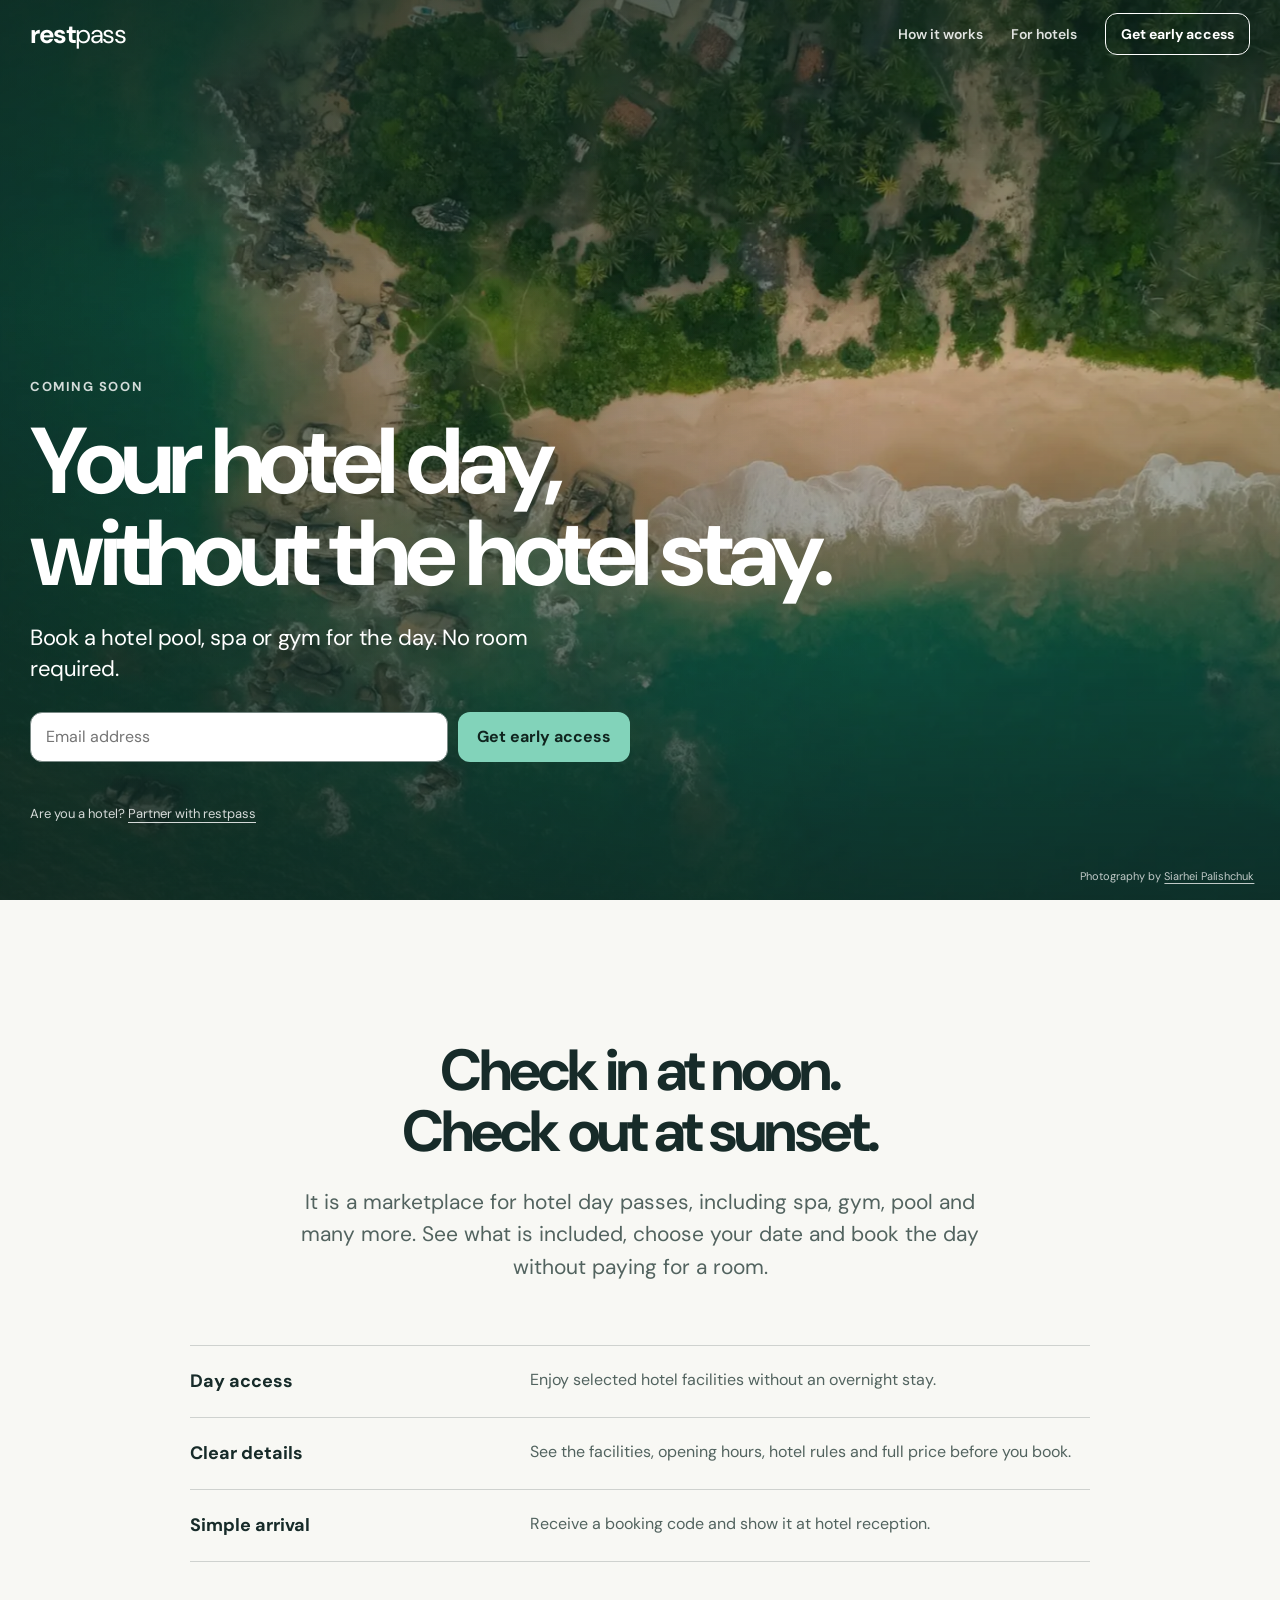
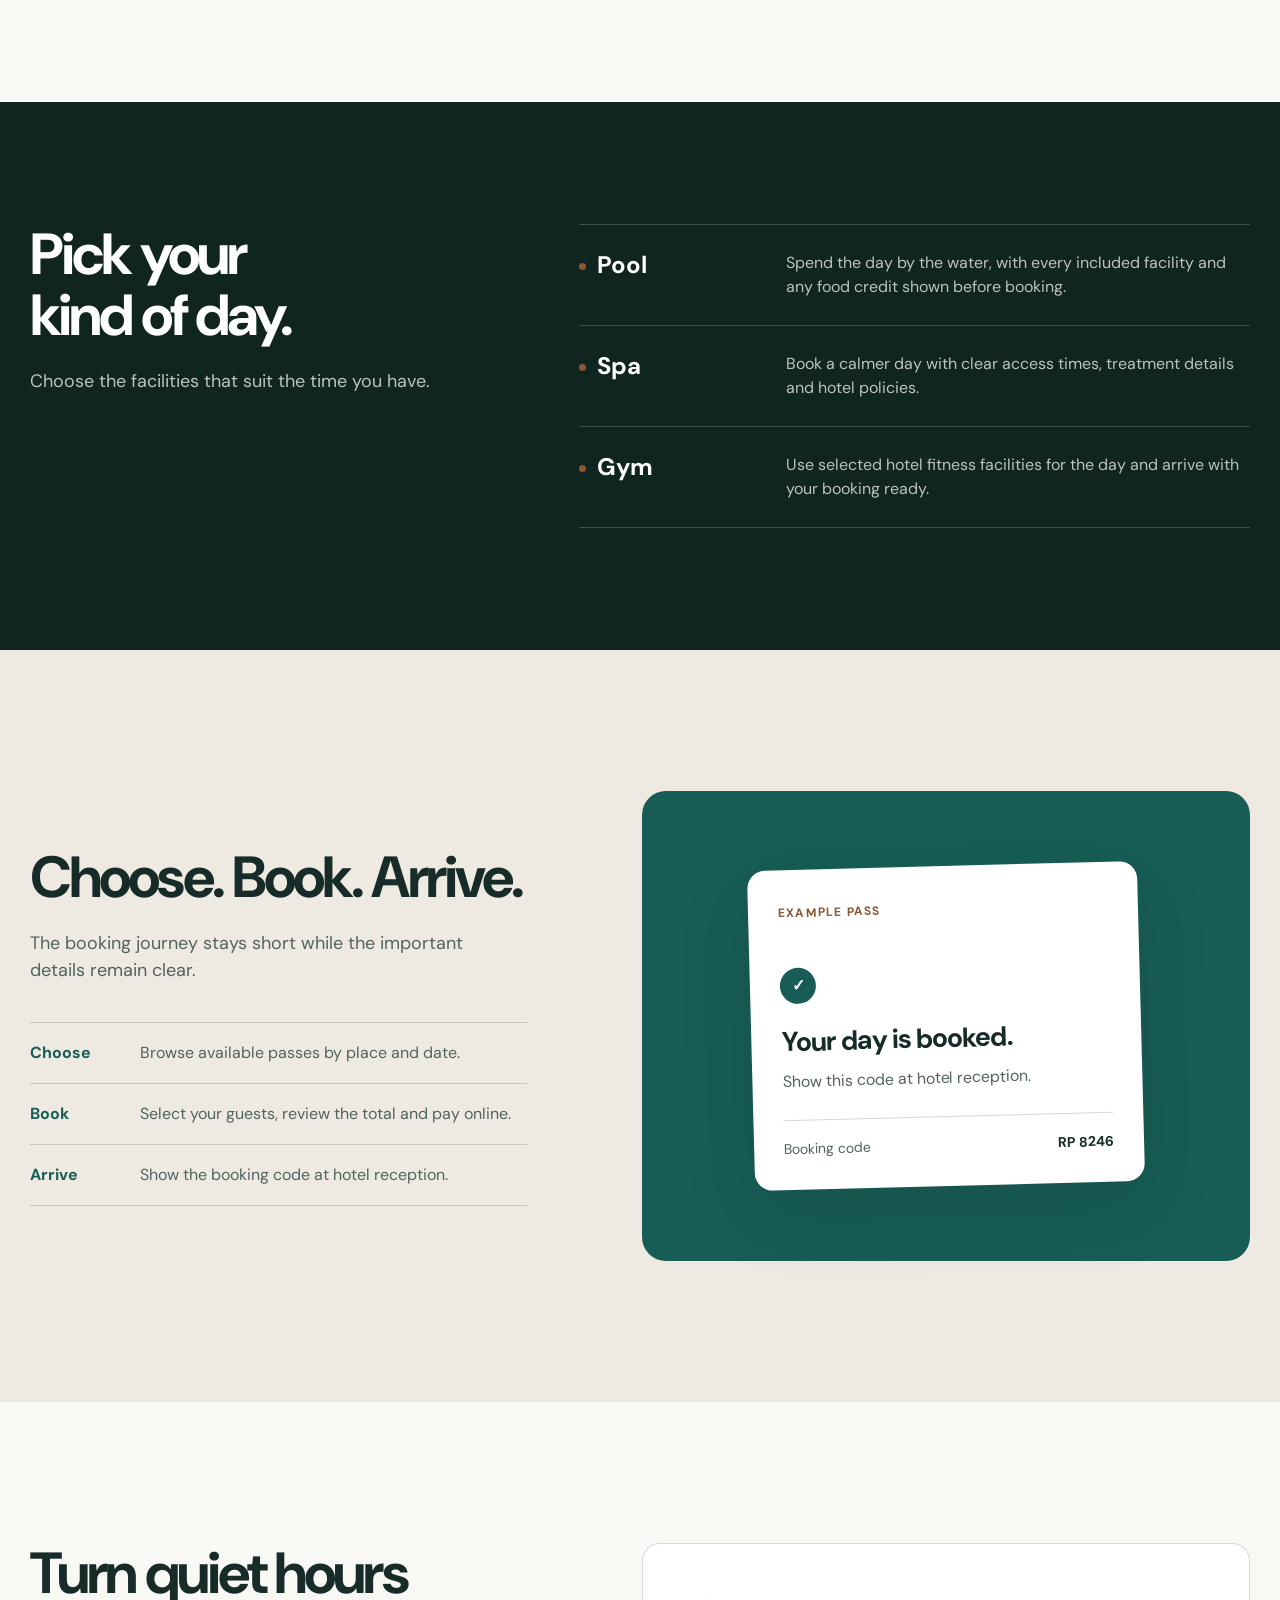
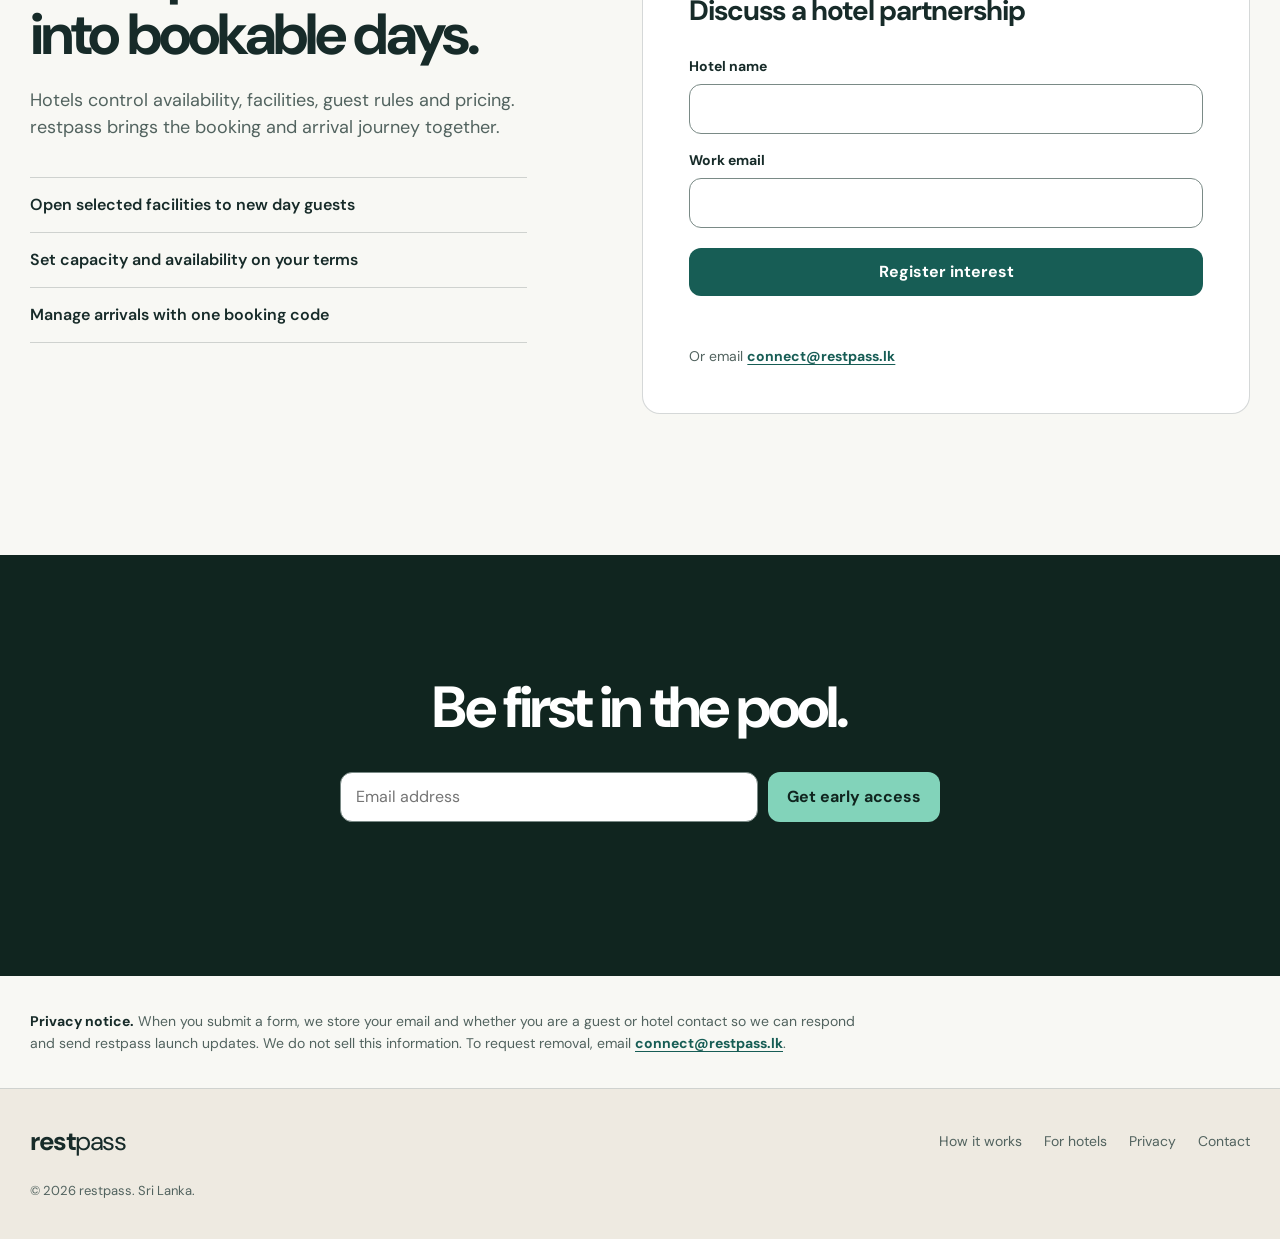
==== index.html @ de43308a "Publish index.html" ====
<!doctype html>
<html lang="en">
<head>
  <meta charset="utf-8">
  <meta name="viewport" content="width=device-width, initial-scale=1">
  <meta name="theme-color" content="#175d55">
  <meta name="description" content="Join the restpass early access list for hotel pool, spa and gym day passes in Sri Lanka.">
  <meta property="og:type" content="website">
  <meta property="og:title" content="restpass | Your hotel day, without the hotel stay">
  <meta property="og:description" content="Hotel pool, spa and gym day passes are coming to Sri Lanka. Join the early access list.">
  <meta property="og:image" content="https://images.unsplash.com/photo-1648819955157-a9a96e307d56?auto=format&amp;fit=crop&amp;fm=jpg&amp;q=80&amp;w=1200">
  <meta property="og:image:alt" content="Aerial view of the coast at Balapitiya, Sri Lanka">
  <meta property="og:url" content="https://www.restpass.lk/">
  <meta name="twitter:card" content="summary_large_image">
  <meta name="twitter:title" content="restpass | Your hotel day, without the hotel stay">
  <meta name="twitter:description" content="Hotel pool, spa and gym day passes are coming to Sri Lanka. Join the early access list.">
  <meta name="twitter:image" content="https://images.unsplash.com/photo-1648819955157-a9a96e307d56?auto=format&amp;fit=crop&amp;fm=jpg&amp;q=80&amp;w=1200">
  <link rel="canonical" href="https://www.restpass.lk/">
  <link rel="icon" href="data:image/svg+xml,%3Csvg xmlns='http://www.w3.org/2000/svg' viewBox='0 0 64 64'%3E%3Crect width='64' height='64' rx='14' fill='%23175d55'/%3E%3Ctext x='32' y='43' text-anchor='middle' font-family='Arial,sans-serif' font-size='35' font-weight='700' fill='white'%3Er%3C/text%3E%3C/svg%3E">
  <title>restpass | Hotel day passes in Sri Lanka</title>
  <link rel="preconnect" href="https://fonts.googleapis.com">
  <link rel="preconnect" href="https://fonts.gstatic.com" crossorigin>
  <link href="https://fonts.googleapis.com/css2?family=DM+Sans:wght@400;500;600;700&display=swap" rel="stylesheet">
  <script type="application/ld+json">
    {"@context":"https://schema.org","@type":"Organization","name":"restpass","url":"https://www.restpass.lk/","email":"connect@restpass.lk"}
  </script>
  <style>
    :root {
      --brand: #175d55;
      --brand-dark: #10251f;
      --brand-soft: #82d3ba;
      --cinnamon: #8b5734;
      --page: #f8f8f4;
      --stone: #eeeae1;
      --ink: #172b29;
      --muted: #52635f;
      --white: #fff;
      --line: rgba(23, 43, 41, .18);
      --dark-line: rgba(255, 255, 255, .2);
      --max: 1220px;
      --radius: 12px;
      --shadow: 0 24px 70px rgba(16, 37, 31, .16);
    }

    * { box-sizing: border-box; }
    html { scroll-behavior: smooth; }
    body {
      margin: 0;
      background: var(--page);
      color: var(--ink);
      font-family: "DM Sans", sans-serif;
      font-size: 16px;
      line-height: 1.5;
      -webkit-font-smoothing: antialiased;
    }
    body.menu-open { overflow: hidden; }
    section { scroll-margin-top: 88px; }
    a { color: inherit; text-decoration: none; }
    button, input { font: inherit; }
    button, a { -webkit-tap-highlight-color: transparent; }
    img { display: block; width: 100%; }
    h1, h2, h3 { text-wrap: balance; }

    .shell {
      width: min(calc(100% - 40px), var(--max));
      margin-inline: auto;
    }
    .skip-link {
      position: fixed;
      top: 10px;
      left: 10px;
      z-index: 100;
      transform: translateY(-160%);
      padding: 10px 14px;
      border-radius: 8px;
      background: var(--white);
      color: var(--brand-dark);
    }
    .skip-link:focus { transform: translateY(0); }

    .site-header {
      position: fixed;
      inset: 0 0 auto;
      z-index: 50;
      color: var(--white);
      transition: background-color .2s ease, color .2s ease, box-shadow .2s ease;
    }
    .site-header.scrolled,
    .site-header.menu-visible {
      color: var(--ink);
      background: rgba(248, 248, 244, .95);
      box-shadow: 0 1px 0 var(--line);
      backdrop-filter: blur(18px);
    }
    .nav {
      min-height: 68px;
      display: flex;
      align-items: center;
      gap: 28px;
    }
    .wordmark {
      display: inline-flex;
      align-items: baseline;
      min-height: 44px;
      padding-block: 9px;
      font-size: 26px;
      line-height: 1;
      letter-spacing: -.055em;
    }
    .wordmark-rest { font-weight: 700; }
    .wordmark-pass { font-weight: 400; }
    .desktop-nav {
      display: flex;
      align-items: center;
      gap: 28px;
      margin-left: auto;
      font-size: 14px;
      font-weight: 600;
    }
    .nav-link { opacity: .86; }
    .nav-link:hover { opacity: 1; }
    .button {
      min-height: 48px;
      display: inline-flex;
      align-items: center;
      justify-content: center;
      padding: 0 18px;
      border: 1px solid transparent;
      border-radius: var(--radius);
      background: var(--brand);
      color: var(--white);
      font-weight: 700;
      cursor: pointer;
      transition: transform .18s ease, background-color .18s ease;
    }
    .button:hover { transform: translateY(-1px); }
    .nav-cta {
      min-height: 42px;
      padding-inline: 15px;
      border-color: currentColor;
      background: transparent;
      color: inherit;
    }
    .menu-button {
      display: none;
      width: 44px;
      height: 44px;
      margin-left: auto;
      border: 0;
      border-radius: var(--radius);
      background: transparent;
      color: inherit;
      cursor: pointer;
    }
    .menu-button span,
    .menu-button::before,
    .menu-button::after {
      content: "";
      display: block;
      width: 20px;
      height: 1.5px;
      margin: 5px auto;
      background: currentColor;
      transition: transform .2s ease, opacity .2s ease;
    }
    .menu-button[aria-expanded="true"] span { opacity: 0; }
    .menu-button[aria-expanded="true"]::before { transform: translateY(6.5px) rotate(45deg); }
    .menu-button[aria-expanded="true"]::after { transform: translateY(-6.5px) rotate(-45deg); }
    .mobile-menu {
      display: none;
      position: relative;
      z-index: 2;
      padding: 8px 20px 26px;
      border-top: 1px solid var(--line);
      background: var(--page);
    }
    .mobile-menu a {
      display: flex;
      align-items: center;
      min-height: 48px;
      font-size: 18px;
      font-weight: 600;
    }
    .mobile-menu .button { margin-top: 10px; color: var(--white); }
    .menu-scrim {
      display: none;
      position: fixed;
      inset: 68px 0 0;
      z-index: -1;
      border: 0;
      background: rgba(16, 37, 31, .5);
    }

    .hero {
      position: relative;
      min-height: max(700px, 100svh);
      display: grid;
      align-items: end;
      overflow: hidden;
      color: var(--white);
      background: var(--brand-dark);
    }
    .hero-media {
      position: absolute;
      inset: 0;
      width: 100%;
      height: 100%;
      object-fit: cover;
      object-position: center 56%;
      filter: saturate(.84) contrast(1.04);
      transform: scale(1.015);
      animation: settle 1.2s cubic-bezier(.2,.75,.25,1) both;
    }
    .hero::after {
      content: "";
      position: absolute;
      inset: 0;
      background:
        linear-gradient(180deg, rgba(16, 37, 31, .58) 0%, rgba(16, 37, 31, .08) 35%, rgba(16, 37, 31, .78) 100%),
        linear-gradient(90deg, rgba(16, 37, 31, .55), transparent 68%);
    }
    @keyframes settle {
      from { transform: scale(1.05); }
      to { transform: scale(1.015); }
    }
    .hero-content {
      position: relative;
      z-index: 2;
      padding: 150px 0 clamp(58px, 8vh, 88px);
    }
    .launch-line {
      margin-bottom: 20px;
      color: rgba(255, 255, 255, .82);
      font-size: 13px;
      font-weight: 700;
      letter-spacing: .12em;
      text-transform: uppercase;
    }
    .hero h1 {
      max-width: 900px;
      margin: 0;
      font-size: clamp(54px, 7.3vw, 98px);
      line-height: .98;
      letter-spacing: -.058em;
      font-weight: 700;
    }
    .hero-copy {
      max-width: 590px;
      margin: 22px 0 28px;
      font-size: clamp(18px, 2vw, 22px);
      line-height: 1.42;
      letter-spacing: -.018em;
    }
    .signup-form {
      width: min(100%, 600px);
      display: flex;
      gap: 10px;
    }
    .signup-form input,
    .partner-form input {
      width: 100%;
      min-height: 50px;
      padding: 0 15px;
      border: 1px solid #7a8a86;
      border-radius: var(--radius);
      background: var(--white);
      color: var(--ink);
      outline: 0;
    }
    .signup-form input { flex: 1 1 300px; }
    .signup-form .button {
      flex: 0 0 auto;
      min-height: 50px;
      background: var(--brand-soft);
      color: var(--brand-dark);
    }
    .form-note {
      min-height: 24px;
      margin: 10px 0 0;
      color: rgba(255, 255, 255, .82);
      font-size: 13px;
    }
    .form-note a,
    .text-link {
      text-decoration: underline;
      text-decoration-thickness: 1px;
      text-underline-offset: 4px;
    }
    .form-status {
      min-height: 24px;
      margin: 8px 0 0;
      font-size: 14px;
      font-weight: 600;
    }
    .form-status[data-state="success"] { color: #bcebdc; }
    .form-status[data-state="error"] { color: #ffd8c2; }
    .hp-field {
      position: absolute !important;
      left: -10000px !important;
      width: 1px !important;
      height: 1px !important;
      overflow: hidden !important;
    }
    .photo-credit {
      position: absolute;
      right: clamp(14px, 2vw, 28px);
      bottom: 12px;
      z-index: 3;
      min-height: 24px;
      display: flex;
      align-items: center;
      color: rgba(255, 255, 255, .74);
      font-size: 11px;
    }
    .photo-credit a { margin-left: 3px; text-decoration: underline; text-underline-offset: 3px; }

    .intro {
      padding: clamp(88px, 11vw, 140px) 0;
      text-align: center;
    }
    .intro h2,
    .section-title {
      margin: 0;
      font-size: clamp(40px, 5vw, 58px);
      line-height: 1.05;
      letter-spacing: -.05em;
      font-weight: 700;
    }
    .intro h2 { max-width: 880px; margin-inline: auto; }
    .intro > .shell > p {
      max-width: 690px;
      margin: 24px auto 0;
      color: var(--muted);
      font-size: clamp(18px, 2vw, 21px);
      line-height: 1.55;
    }
    .facts {
      max-width: 900px;
      margin: 62px auto 0;
      border-top: 1px solid var(--line);
      text-align: left;
    }
    .fact {
      display: grid;
      grid-template-columns: minmax(180px, .7fr) 1.3fr;
      gap: 38px;
      padding: 22px 0;
      border-bottom: 1px solid var(--line);
    }
    .fact h3 { margin: 0; font-size: 18px; font-weight: 700; }
    .fact p { margin: 0; color: var(--muted); }

    .passes {
      padding: clamp(78px, 10vw, 122px) 0;
      background: var(--brand-dark);
      color: var(--white);
    }
    .passes-layout {
      display: grid;
      grid-template-columns: .8fr 1.2fr;
      gap: clamp(50px, 8vw, 110px);
      align-items: start;
    }
    .passes .section-title { max-width: 470px; }
    .passes-intro {
      max-width: 470px;
      margin: 22px 0 0;
      color: rgba(255, 255, 255, .72);
      font-size: 18px;
    }
    .pass-list { border-top: 1px solid var(--dark-line); }
    .pass-item {
      display: grid;
      grid-template-columns: minmax(150px, .55fr) 1.45fr;
      gap: 30px;
      padding: 26px 0;
      border-bottom: 1px solid var(--dark-line);
    }
    .pass-item h3 {
      position: relative;
      margin: 0;
      padding-left: 18px;
      font-size: 24px;
      line-height: 1.2;
    }
    .pass-item h3::before {
      content: "";
      position: absolute;
      top: .48em;
      left: 0;
      width: 7px;
      height: 7px;
      border-radius: 50%;
      background: var(--cinnamon);
    }
    .pass-item p { margin: 0; color: rgba(255, 255, 255, .72); }

    .booking {
      padding: clamp(88px, 11vw, 142px) 0;
      background: var(--stone);
    }
    .booking-layout {
      display: grid;
      grid-template-columns: .9fr 1.1fr;
      gap: clamp(50px, 9vw, 120px);
      align-items: center;
    }
    .booking-copy > p {
      max-width: 480px;
      margin: 22px 0 0;
      color: var(--muted);
      font-size: 18px;
    }
    .booking-steps { margin-top: 38px; border-top: 1px solid var(--line); }
    .booking-step {
      display: grid;
      grid-template-columns: 88px 1fr;
      gap: 22px;
      padding: 18px 0;
      border-bottom: 1px solid var(--line);
    }
    .booking-step strong { color: var(--brand); }
    .booking-step span { color: var(--muted); }
    .booking-visual {
      min-height: 470px;
      display: grid;
      place-items: center;
      padding: 46px;
      border-radius: 24px;
      background: var(--brand);
    }
    .confirmation {
      width: min(100%, 390px);
      padding: 30px;
      border-radius: 18px;
      background: var(--white);
      box-shadow: var(--shadow);
      transform: rotate(-1.5deg);
    }
    .confirmation-label {
      display: inline-block;
      margin-bottom: 46px;
      color: var(--cinnamon);
      font-size: 12px;
      font-weight: 700;
      letter-spacing: .1em;
      text-transform: uppercase;
    }
    .confirmation-mark {
      width: 36px;
      height: 36px;
      display: grid;
      place-items: center;
      margin-bottom: 18px;
      border-radius: 50%;
      background: var(--brand);
      color: var(--white);
      font-weight: 700;
    }
    .confirmation h3 { margin: 0; font-size: 27px; letter-spacing: -.035em; }
    .confirmation p { margin: 7px 0 0; color: var(--muted); }
    .confirmation-row {
      display: flex;
      justify-content: space-between;
      gap: 20px;
      margin-top: 26px;
      padding-top: 18px;
      border-top: 1px solid var(--line);
      color: var(--muted);
      font-size: 14px;
    }
    .confirmation-row strong { color: var(--ink); }

    .hotels {
      padding: clamp(88px, 11vw, 142px) 0;
    }
    .hotel-layout {
      display: grid;
      grid-template-columns: .9fr 1.1fr;
      gap: clamp(50px, 9vw, 120px);
      align-items: start;
    }
    .hotel-copy > p {
      max-width: 500px;
      margin: 22px 0 0;
      color: var(--muted);
      font-size: 18px;
    }
    .hotel-benefits { margin: 36px 0 0; padding: 0; border-top: 1px solid var(--line); list-style: none; }
    .hotel-benefits li { padding: 15px 0; border-bottom: 1px solid var(--line); font-weight: 600; }
    .partner-form {
      padding: clamp(28px, 4vw, 46px);
      border: 1px solid var(--line);
      border-radius: 18px;
      background: var(--white);
    }
    .partner-form h3 { margin: 0 0 24px; font-size: 28px; letter-spacing: -.035em; }
    .field { margin-bottom: 16px; }
    .field label { display: block; margin-bottom: 7px; font-size: 14px; font-weight: 700; }
    .partner-form .button { width: 100%; margin-top: 4px; }
    .partner-form .form-status { color: var(--muted); }
    .partner-form .form-status[data-state="success"] { color: var(--brand); }
    .partner-form .form-status[data-state="error"] { color: #9d3c18; }
    .direct-contact { margin: 18px 0 0; color: var(--muted); font-size: 14px; }
    .direct-contact a { color: var(--brand); font-weight: 700; text-decoration: underline; text-underline-offset: 3px; }

    .early-access {
      padding: clamp(82px, 10vw, 122px) 0;
      background: var(--brand-dark);
      color: var(--white);
      text-align: center;
    }
    .early-access .section-title { max-width: 780px; margin-inline: auto; }
    .early-access .signup-form { margin: 34px auto 0; }
    .early-access .form-status { max-width: 600px; margin-inline: auto; }
    .privacy-note {
      padding: 34px 0;
      border-bottom: 1px solid var(--line);
      background: var(--page);
    }
    .privacy-note p {
      max-width: 850px;
      margin: 0;
      color: var(--muted);
      font-size: 14px;
      line-height: 1.6;
    }
    .privacy-note strong { color: var(--ink); }
    .privacy-note a { color: var(--brand); font-weight: 700; text-decoration: underline; text-underline-offset: 3px; }

    .site-footer { padding: 30px 0 38px; background: var(--stone); }
    .footer-main { display: flex; align-items: center; gap: 28px; }
    .footer-links {
      display: flex;
      flex-wrap: wrap;
      gap: 8px 22px;
      margin-left: auto;
      color: var(--muted);
      font-size: 14px;
    }
    .footer-links a { min-height: 44px; display: inline-flex; align-items: center; }
    .copyright { margin: 18px 0 0; color: var(--muted); font-size: 13px; }

    :focus-visible {
      outline: 2px solid var(--brand);
      outline-offset: 3px;
      box-shadow: 0 0 0 5px var(--white);
    }
    .hero :focus-visible,
    .passes :focus-visible,
    .early-access :focus-visible {
      outline-color: var(--brand-soft);
      box-shadow: 0 0 0 5px var(--brand-dark);
    }

    @media (max-width: 900px) {
      .desktop-nav { display: none; }
      .menu-button { display: block; }
      .mobile-menu.open, .menu-scrim.open { display: block; }
      .passes-layout, .booking-layout, .hotel-layout { grid-template-columns: 1fr; }
      .passes-layout, .booking-layout, .hotel-layout { gap: 52px; }
      .booking-visual { min-height: 420px; }
    }

    @media (max-width: 620px) {
      .shell { width: min(calc(100% - 28px), var(--max)); }
      .nav { min-height: 62px; }
      .wordmark { font-size: 24px; }
      .hero { min-height: max(640px, 100svh); }
      .hero-media { object-position: 62% center; }
      .hero::after {
        background:
          linear-gradient(180deg, rgba(16, 37, 31, .68) 0%, rgba(16, 37, 31, .28) 34%, rgba(16, 37, 31, .88) 100%),
          linear-gradient(90deg, rgba(16, 37, 31, .52), rgba(16, 37, 31, .12));
      }
      .hero-content { padding: 112px 0 58px; }
      .hero h1 { font-size: clamp(46px, 13.5vw, 62px); line-height: .98; }
      .hero-copy { margin: 18px 0 22px; font-size: 17px; }
      .signup-form { flex-direction: column; }
      .signup-form input { flex-basis: auto; }
      .signup-form .button { width: 100%; }
      .form-note { padding-right: 86px; }
      .photo-credit { right: 14px; bottom: 8px; font-size: 10px; }
      .intro { text-align: left; }
      .intro h2, .intro > .shell > p { margin-left: 0; }
      .facts { margin-top: 44px; }
      .fact, .pass-item { grid-template-columns: 1fr; gap: 8px; }
      .pass-item { padding: 22px 0; }
      .booking-step { grid-template-columns: 72px 1fr; gap: 16px; }
      .booking-visual { min-height: 370px; padding: 24px; }
      .confirmation { padding: 24px; }
      .confirmation-label { margin-bottom: 34px; }
      .partner-form { padding: 24px 20px; }
      .footer-main { align-items: flex-start; flex-direction: column; }
      .footer-links { margin-left: 0; }
    }

    @media (prefers-reduced-motion: reduce) {
      html { scroll-behavior: auto; }
      *, *::before, *::after {
        animation-duration: .01ms !important;
        animation-iteration-count: 1 !important;
        transition-duration: .01ms !important;
      }
    }
  </style>
</head>
<body>
  <a class="skip-link" href="#main">Skip to content</a>

  <header class="site-header" id="siteHeader">
    <div class="shell nav">
      <a class="wordmark" href="#top" aria-label="restpass home">
        <span class="wordmark-rest">rest</span><span class="wordmark-pass">pass</span>
      </a>
      <nav class="desktop-nav" aria-label="Main navigation">
        <a class="nav-link" href="#how-it-works">How it works</a>
        <a class="nav-link" href="#hotels">For hotels</a>
        <a class="button nav-cta" href="#early-access">Get early access</a>
      </nav>
      <button class="menu-button" id="menuButton" type="button" aria-expanded="false" aria-controls="mobileMenu" aria-label="Open navigation"><span></span></button>
    </div>
    <nav class="mobile-menu" id="mobileMenu" aria-label="Mobile navigation">
      <a href="#how-it-works">How it works</a>
      <a href="#hotels">For hotels</a>
      <a class="button" href="#early-access">Get early access</a>
    </nav>
    <button class="menu-scrim" id="menuScrim" type="button" aria-label="Close navigation"></button>
  </header>

  <main id="main">
    <section class="hero" id="top">
      <img class="hero-media" src="[data-uri]" alt="Aerial view of a tropical Sri Lankan coastline" width="2048" height="1152" fetchpriority="high">
      <div class="shell hero-content">
        <div class="launch-line">Coming soon</div>
        <h1>Your hotel day, without the hotel stay.</h1>
        <p class="hero-copy">Book a hotel pool, spa or gym for the day. No room required.</p>
        <form class="signup-form" data-interest-form data-audience="guest">
          <label class="hp-field" aria-hidden="true">Website<input name="website" type="text" tabindex="-1" autocomplete="off"></label>
          <label class="hp-field" for="heroEmail">Email address</label>
          <input id="heroEmail" name="email" type="email" autocomplete="email" inputmode="email" placeholder="Email address" aria-label="Email address" required maxlength="254">
          <button class="button" type="submit">Get early access</button>
        </form>
        <p class="form-status" aria-live="polite"></p>
        <p class="form-note">Are you a hotel? <a href="#hotels">Partner with restpass</a></p>
      </div>
      <div class="photo-credit">Photography by <a href="https://unsplash.com/@smeshny?utm_source=unsplash&amp;utm_medium=referral&amp;utm_content=creditCopyText" target="_blank" rel="noopener noreferrer">Siarhei Palishchuk</a></div>
    </section>

    <section class="intro" id="about" aria-labelledby="introTitle">
      <div class="shell">
        <h2 id="introTitle">Check in at noon. Check out at sunset.</h2>
        <p>It is a marketplace for hotel day passes, including spa, gym, pool and many more. See what is included, choose your date and book the day without paying for a room.</p>
        <div class="facts">
          <div class="fact">
            <h3>Day access</h3>
            <p>Enjoy selected hotel facilities without an overnight stay.</p>
          </div>
          <div class="fact">
            <h3>Clear details</h3>
            <p>See the facilities, opening hours, hotel rules and full price before you book.</p>
          </div>
          <div class="fact">
            <h3>Simple arrival</h3>
            <p>Receive a booking code and show it at hotel reception.</p>
          </div>
        </div>
      </div>
    </section>

    <section class="passes" id="passes" aria-labelledby="passesTitle">
      <div class="shell passes-layout">
        <div>
          <h2 class="section-title" id="passesTitle">Pick your kind of day.</h2>
          <p class="passes-intro">Choose the facilities that suit the time you have.</p>
        </div>
        <div class="pass-list">
          <article class="pass-item">
            <h3>Pool</h3>
            <p>Spend the day by the water, with every included facility and any food credit shown before booking.</p>
          </article>
          <article class="pass-item">
            <h3>Spa</h3>
            <p>Book a calmer day with clear access times, treatment details and hotel policies.</p>
          </article>
          <article class="pass-item">
            <h3>Gym</h3>
            <p>Use selected hotel fitness facilities for the day and arrive with your booking ready.</p>
          </article>
        </div>
      </div>
    </section>

    <section class="booking" id="how-it-works" aria-labelledby="bookingTitle">
      <div class="shell booking-layout">
        <div class="booking-copy">
          <h2 class="section-title" id="bookingTitle">Choose. Book. Arrive.</h2>
          <p>The booking journey stays short while the important details remain clear.</p>
          <div class="booking-steps">
            <div class="booking-step"><strong>Choose</strong><span>Browse available passes by place and date.</span></div>
            <div class="booking-step"><strong>Book</strong><span>Select your guests, review the total and pay online.</span></div>
            <div class="booking-step"><strong>Arrive</strong><span>Show the booking code at hotel reception.</span></div>
          </div>
        </div>
        <div class="booking-visual" aria-hidden="true">
          <div class="confirmation">
            <span class="confirmation-label">Example pass</span>
            <div class="confirmation-mark">✓</div>
            <h3>Your day is booked.</h3>
            <p>Show this code at hotel reception.</p>
            <div class="confirmation-row">
              <span>Booking code</span>
              <strong>RP 8246</strong>
            </div>
          </div>
        </div>
      </div>
    </section>

    <section class="hotels" id="hotels" aria-labelledby="hotelsTitle">
      <div class="shell hotel-layout">
        <div class="hotel-copy">
          <h2 class="section-title" id="hotelsTitle">Turn quiet hours into bookable days.</h2>
          <p>Hotels control availability, facilities, guest rules and pricing. restpass brings the booking and arrival journey together.</p>
          <ul class="hotel-benefits">
            <li>Open selected facilities to new day guests</li>
            <li>Set capacity and availability on your terms</li>
            <li>Manage arrivals with one booking code</li>
          </ul>
        </div>
        <form class="partner-form" data-interest-form data-audience="hotel">
          <h3>Discuss a hotel partnership</h3>
          <label class="hp-field" aria-hidden="true">Website<input name="website" type="text" tabindex="-1" autocomplete="off"></label>
          <div class="field">
            <label for="hotelName">Hotel name</label>
            <input id="hotelName" name="hotel_name" type="text" autocomplete="organization" required minlength="2" maxlength="160">
          </div>
          <div class="field">
            <label for="hotelEmail">Work email</label>
            <input id="hotelEmail" name="email" type="email" autocomplete="email" inputmode="email" required maxlength="254">
          </div>
          <button class="button" type="submit">Register interest</button>
          <p class="form-status" aria-live="polite"></p>
          <p class="direct-contact">Or email <a href="mailto:connect@restpass.lk">connect@restpass.lk</a></p>
        </form>
      </div>
    </section>

    <section class="early-access" id="early-access" aria-labelledby="earlyAccessTitle">
      <div class="shell">
        <h2 class="section-title" id="earlyAccessTitle">Be first in the pool.</h2>
        <form class="signup-form" data-interest-form data-audience="guest">
          <label class="hp-field" aria-hidden="true">Website<input name="website" type="text" tabindex="-1" autocomplete="off"></label>
          <label class="hp-field" for="closingEmail">Email address</label>
          <input id="closingEmail" name="email" type="email" autocomplete="email" inputmode="email" placeholder="Email address" aria-label="Email address" required maxlength="254">
          <button class="button" type="submit">Get early access</button>
        </form>
        <p class="form-status" aria-live="polite"></p>
      </div>
    </section>

    <section class="privacy-note" id="privacy" aria-label="Privacy notice">
      <div class="shell">
        <p><strong>Privacy notice.</strong> When you submit a form, we store your email and whether you are a guest or hotel contact so we can respond and send restpass launch updates. We do not sell this information. To request removal, email <a href="mailto:connect@restpass.lk">connect@restpass.lk</a>.</p>
      </div>
    </section>
  </main>

  <footer class="site-footer">
    <div class="shell">
      <div class="footer-main">
        <a class="wordmark" href="#top" aria-label="restpass home">
          <span class="wordmark-rest">rest</span><span class="wordmark-pass">pass</span>
        </a>
        <nav class="footer-links" aria-label="Footer navigation">
          <a href="#how-it-works">How it works</a>
          <a href="#hotels">For hotels</a>
          <a href="#privacy">Privacy</a>
          <a href="mailto:connect@restpass.lk">Contact</a>
        </nav>
      </div>
      <p class="copyright">© 2026 restpass. Sri Lanka.</p>
    </div>
  </footer>

  <script>
    const SUPABASE_URL = 'https://qfdhbbnjudfitwrrbxuy.supabase.co';
    const SUPABASE_PUBLISHABLE_KEY = 'sb_publishable_Vu06SCN0ZMLNzUpHDujPCw_KCJbaxkO';
    const header = document.getElementById('siteHeader');
    const menuButton = document.getElementById('menuButton');
    const mobileMenu = document.getElementById('mobileMenu');
    const menuScrim = document.getElementById('menuScrim');

    const updateHeader = () => header.classList.toggle('scrolled', window.scrollY > 18);
    const closeMenu = () => {
      menuButton.setAttribute('aria-expanded', 'false');
      menuButton.setAttribute('aria-label', 'Open navigation');
      mobileMenu.classList.remove('open');
      menuScrim.classList.remove('open');
      header.classList.remove('menu-visible');
      document.body.classList.remove('menu-open');
    };

    updateHeader();
    window.addEventListener('scroll', updateHeader, { passive: true });
    menuButton.addEventListener('click', () => {
      const open = menuButton.getAttribute('aria-expanded') === 'true';
      if (open) {
        closeMenu();
        return;
      }
      menuButton.setAttribute('aria-expanded', 'true');
      menuButton.setAttribute('aria-label', 'Close navigation');
      mobileMenu.classList.add('open');
      menuScrim.classList.add('open');
      header.classList.add('menu-visible');
      document.body.classList.add('menu-open');
      mobileMenu.querySelector('a').focus();
    });
    mobileMenu.querySelectorAll('a').forEach(link => link.addEventListener('click', closeMenu));
    menuScrim.addEventListener('click', closeMenu);
    document.addEventListener('keydown', event => {
      if (event.key === 'Escape' && menuButton.getAttribute('aria-expanded') === 'true') {
        closeMenu();
        menuButton.focus();
      }
    });

    const submitInterest = async form => {
      const status = form.querySelector('.form-status') || form.nextElementSibling;
      const submit = form.querySelector('button[type="submit"]');
      const honeypot = form.elements.website;
      if (honeypot && honeypot.value) {
        status.textContent = 'Thank you. You are on the list.';
        status.dataset.state = 'success';
        return;
      }

      const audience = form.dataset.audience;
      const email = form.elements.email.value.trim().toLowerCase();
      const hotelName = form.elements.hotel_name ? form.elements.hotel_name.value.trim() : null;
      const payload = {
        audience,
        email,
        hotel_name: audience === 'hotel' ? hotelName : null,
        source: 'landing_page',
        marketing_consent: true,
        consent_version: '2026-10-21'
      };

      submit.disabled = true;
      form.setAttribute('aria-busy', 'true');
      status.textContent = 'Adding you…';
      status.dataset.state = '';

      try {
        const response = await fetch(`${SUPABASE_URL}/rest/v1/launch_interest`, {
          method: 'POST',
          headers: {
            apikey: SUPABASE_PUBLISHABLE_KEY,
            'Content-Type': 'application/json',
            Prefer: 'return=minimal'
          },
          body: JSON.stringify(payload)
        });
        if (!response.ok && response.status !== 409) throw new Error('Submission failed');
        status.textContent = audience === 'hotel'
          ? 'Thank you. We will contact you about hotel onboarding.'
          : 'Thank you. You are on the early access list.';
        status.dataset.state = 'success';
        form.reset();
      } catch (error) {
        status.innerHTML = 'We could not add you right now. Email <a href="mailto:connect@restpass.lk">connect@restpass.lk</a>.';
        status.dataset.state = 'error';
      } finally {
        submit.disabled = false;
        form.removeAttribute('aria-busy');
      }
    };

    document.querySelectorAll('[data-interest-form]').forEach(form => {
      form.addEventListener('submit', event => {
        event.preventDefault();
        if (form.reportValidity()) submitInterest(form);
      });
    });
  </script>
</body>
</html>
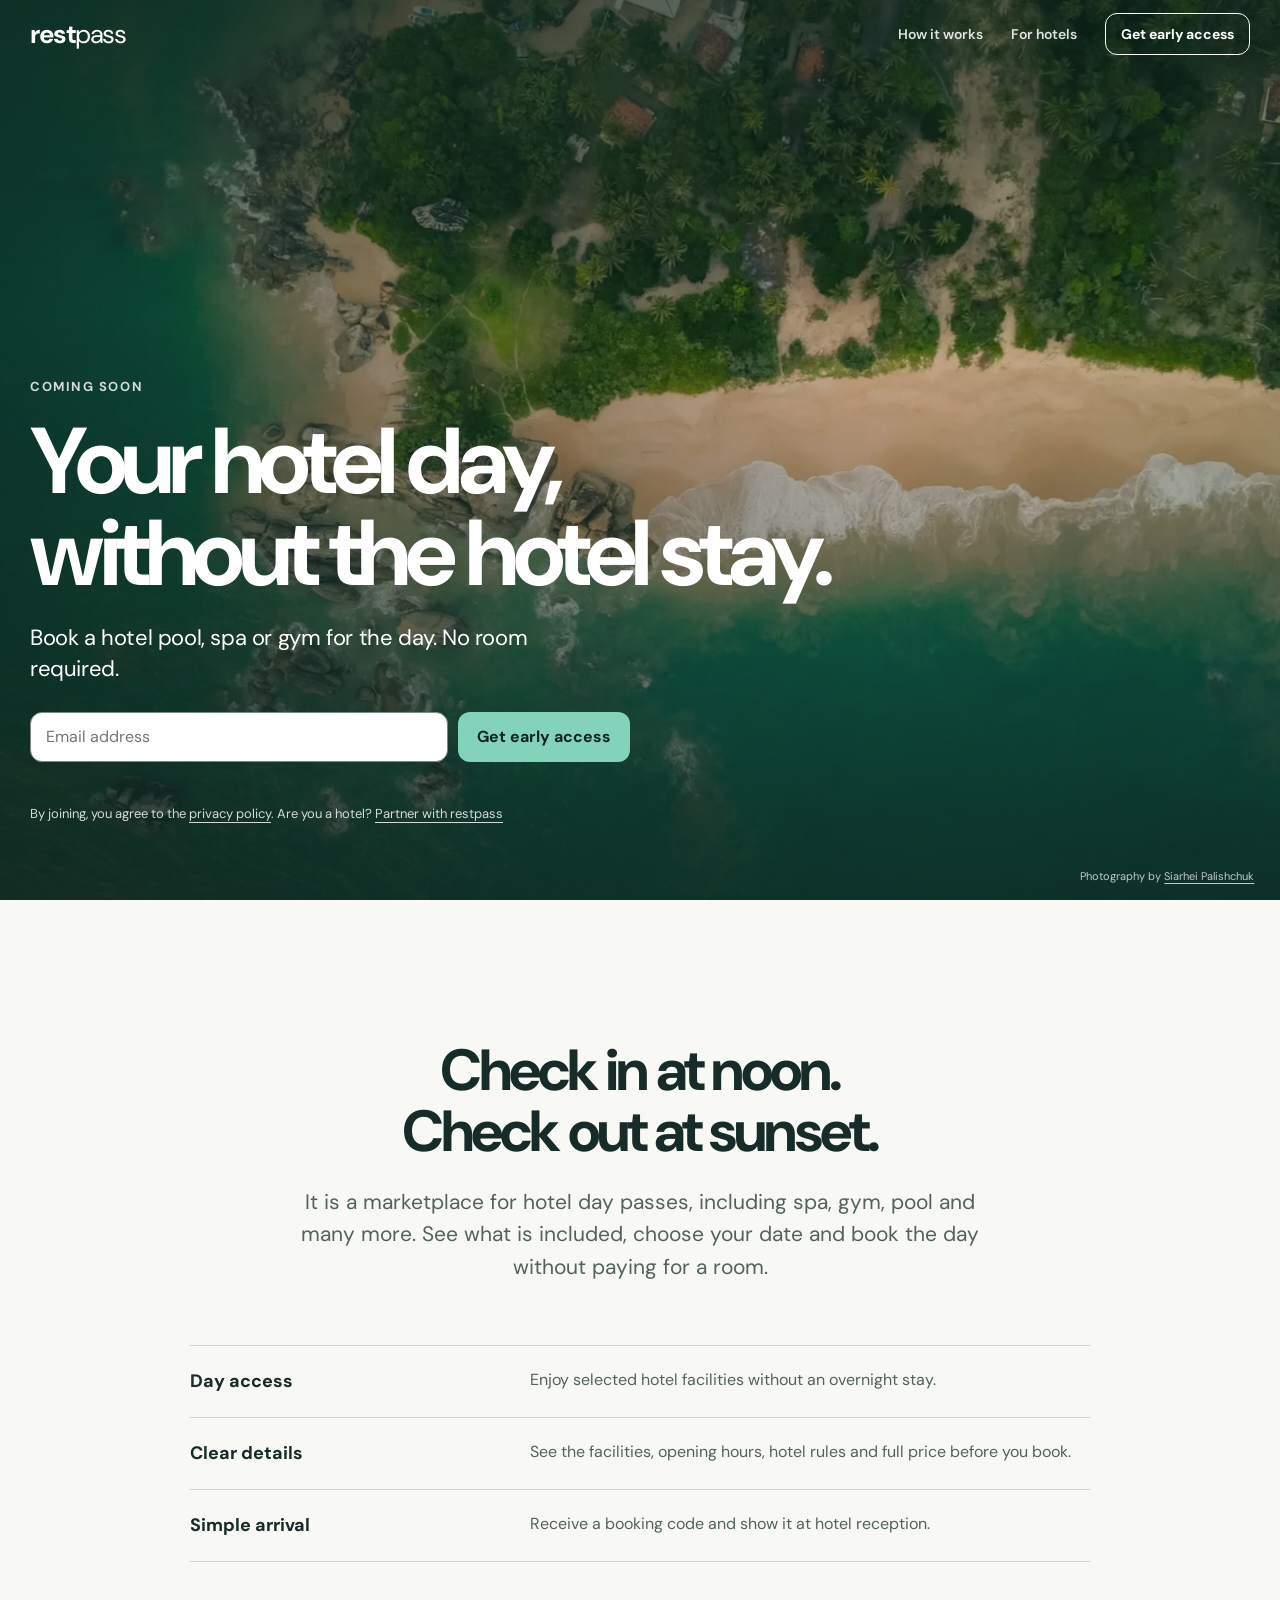
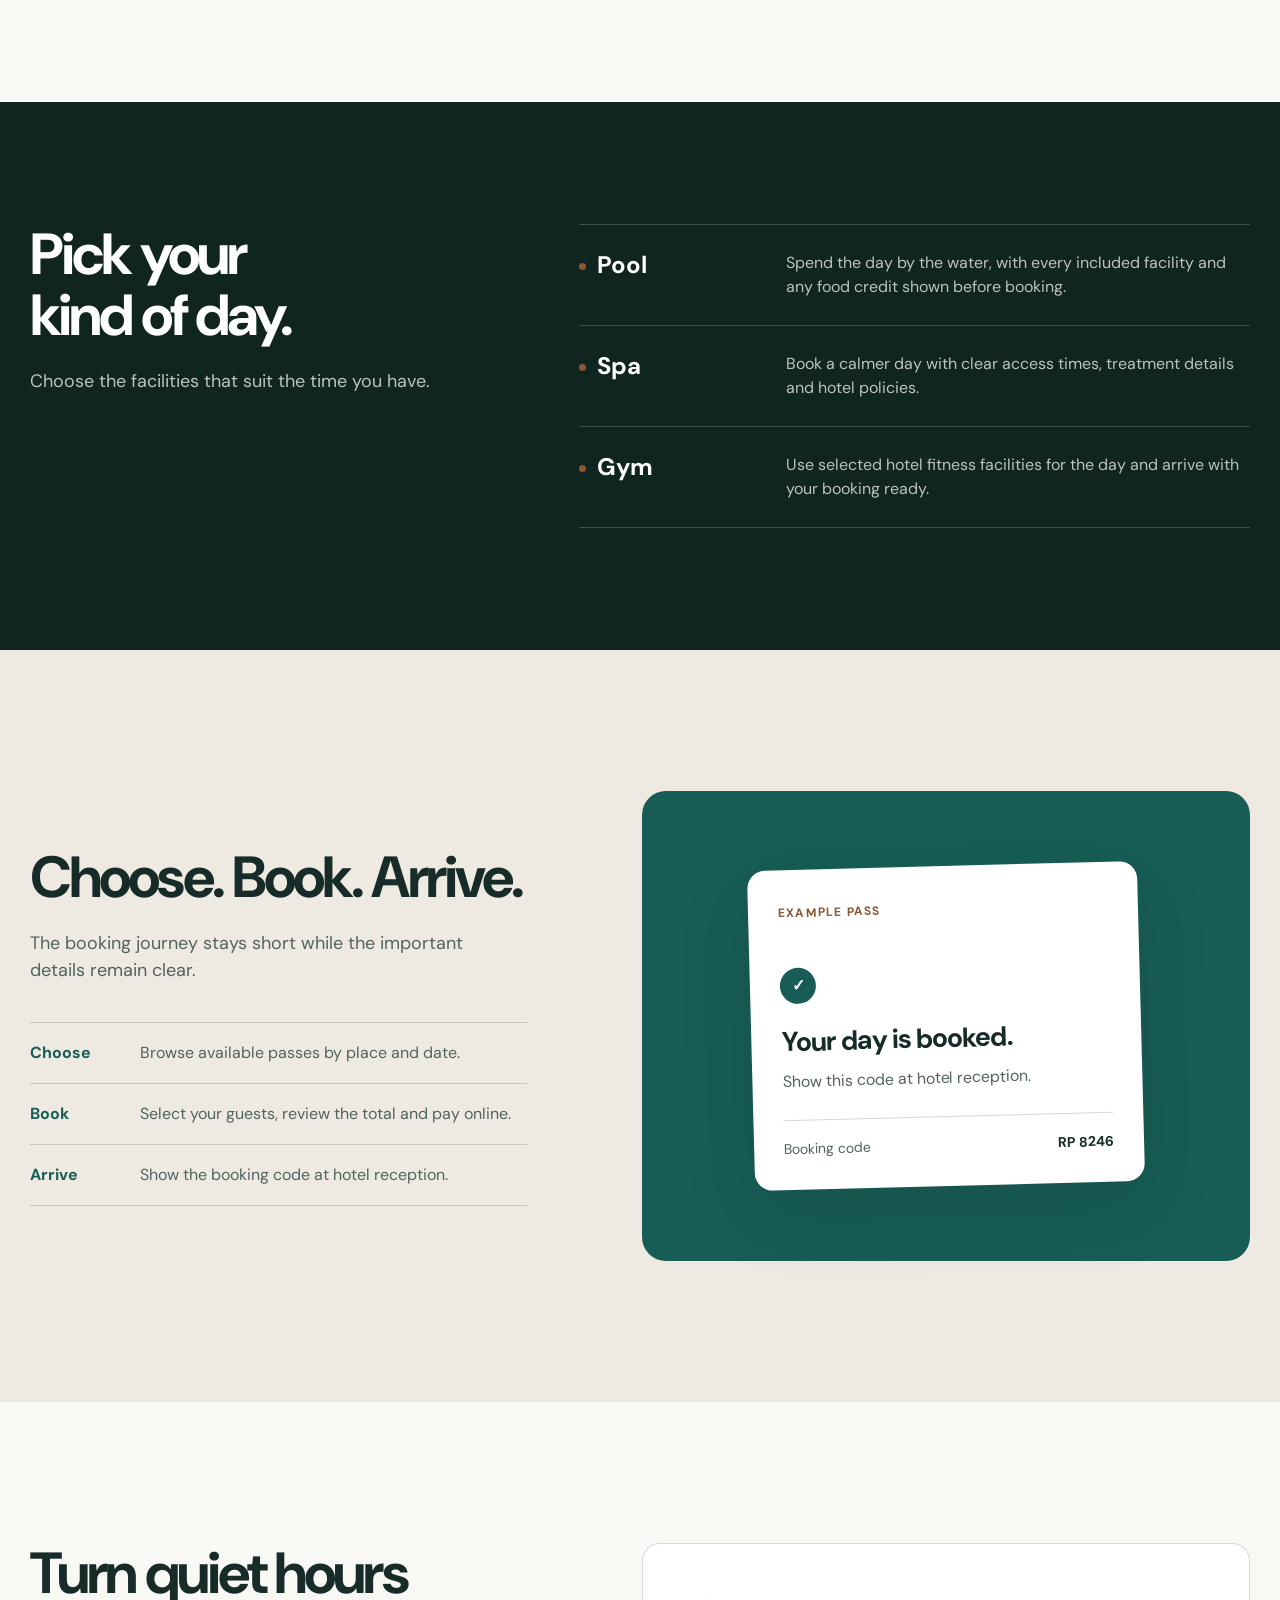
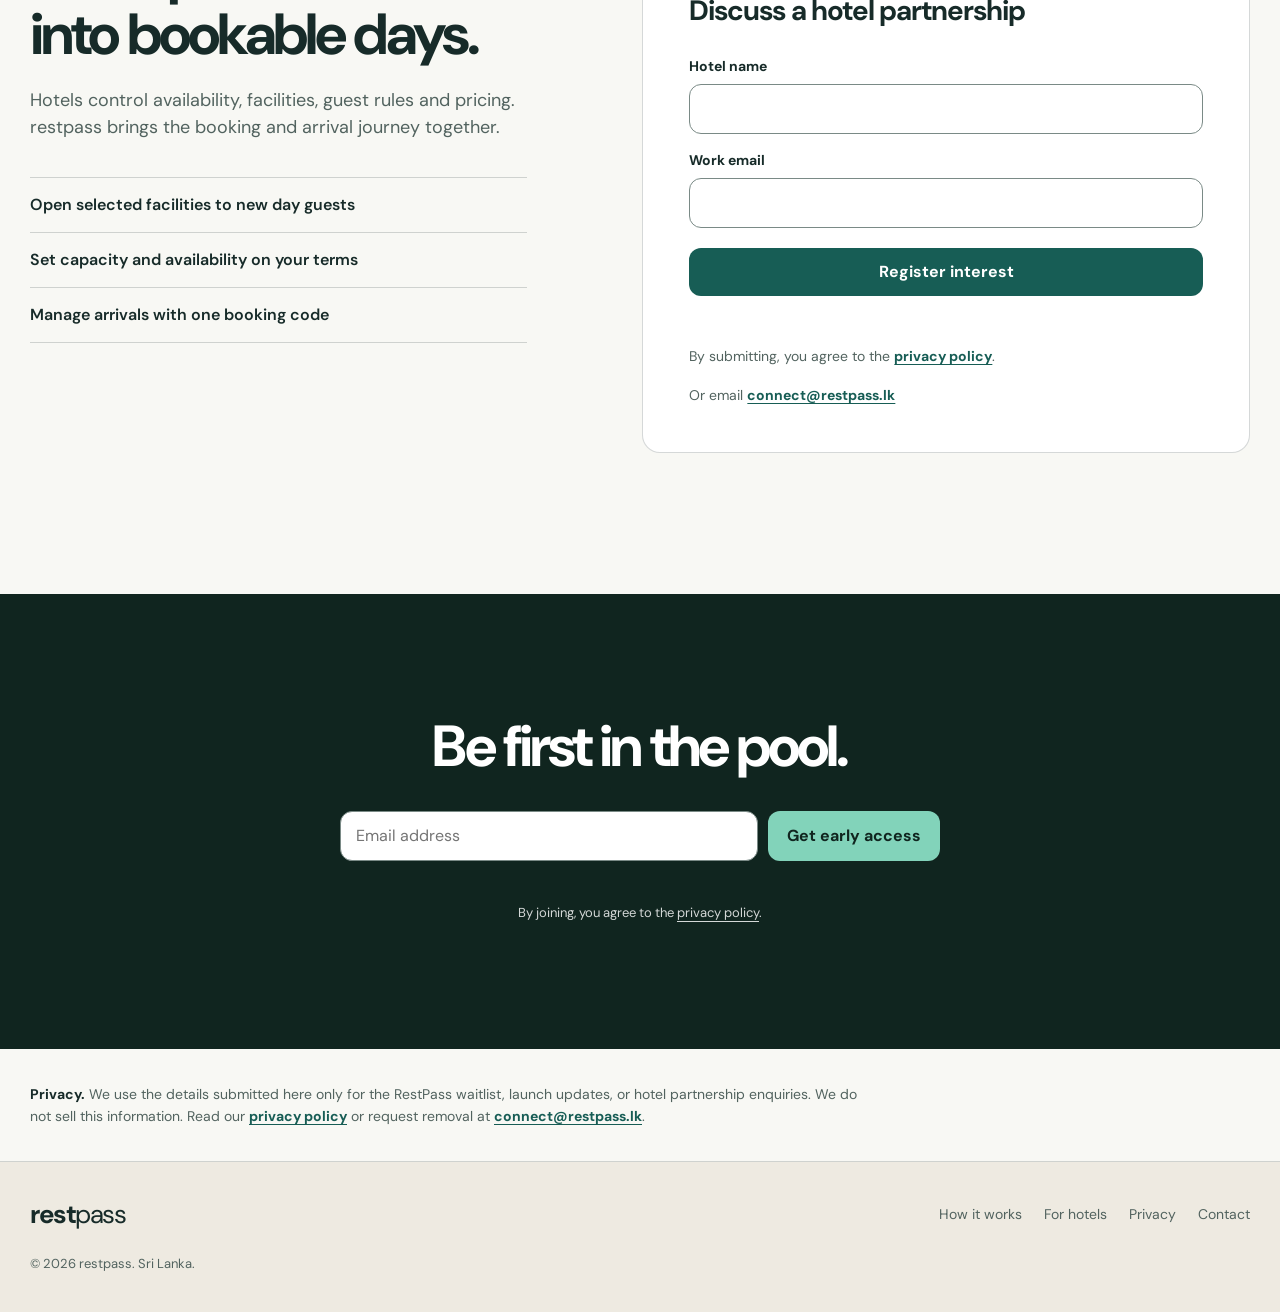
==== commit 45439dd4: "feat: add landing page privacy policy" ====
--- a/index.html
+++ b/index.html
@@ -642,7 +642,7 @@
           <button class="button" type="submit">Get early access</button>
         </form>
         <p class="form-status" aria-live="polite"></p>
-        <p class="form-note">Are you a hotel? <a href="#hotels">Partner with restpass</a></p>
+        <p class="form-note">By joining, you agree to the <a href="privacy.html">privacy policy</a>. Are you a hotel? <a href="#hotels">Partner with restpass</a></p>
       </div>
       <div class="photo-credit">Photography by <a href="https://unsplash.com/@smeshny?utm_source=unsplash&amp;utm_medium=referral&amp;utm_content=creditCopyText" target="_blank" rel="noopener noreferrer">Siarhei Palishchuk</a></div>
     </section>
@@ -741,6 +741,7 @@
           </div>
           <button class="button" type="submit">Register interest</button>
           <p class="form-status" aria-live="polite"></p>
+          <p class="direct-contact">By submitting, you agree to the <a href="privacy.html">privacy policy</a>.</p>
           <p class="direct-contact">Or email <a href="mailto:connect@restpass.lk">connect@restpass.lk</a></p>
         </form>
       </div>
@@ -756,12 +757,13 @@
           <button class="button" type="submit">Get early access</button>
         </form>
         <p class="form-status" aria-live="polite"></p>
+        <p class="form-note">By joining, you agree to the <a href="privacy.html">privacy policy</a>.</p>
       </div>
     </section>
 
     <section class="privacy-note" id="privacy" aria-label="Privacy notice">
       <div class="shell">
-        <p><strong>Privacy notice.</strong> When you submit a form, we store your email and whether you are a guest or hotel contact so we can respond and send restpass launch updates. We do not sell this information. To request removal, email <a href="mailto:connect@restpass.lk">connect@restpass.lk</a>.</p>
+        <p><strong>Privacy.</strong> We use the details submitted here only for the RestPass waitlist, launch updates, or hotel partnership enquiries. We do not sell this information. Read our <a href="privacy.html">privacy policy</a> or request removal at <a href="mailto:connect@restpass.lk">connect@restpass.lk</a>.</p>
       </div>
     </section>
   </main>
@@ -775,7 +777,7 @@
         <nav class="footer-links" aria-label="Footer navigation">
           <a href="#how-it-works">How it works</a>
           <a href="#hotels">For hotels</a>
-          <a href="#privacy">Privacy</a>
+          <a href="privacy.html">Privacy</a>
           <a href="mailto:connect@restpass.lk">Contact</a>
         </nav>
       </div>
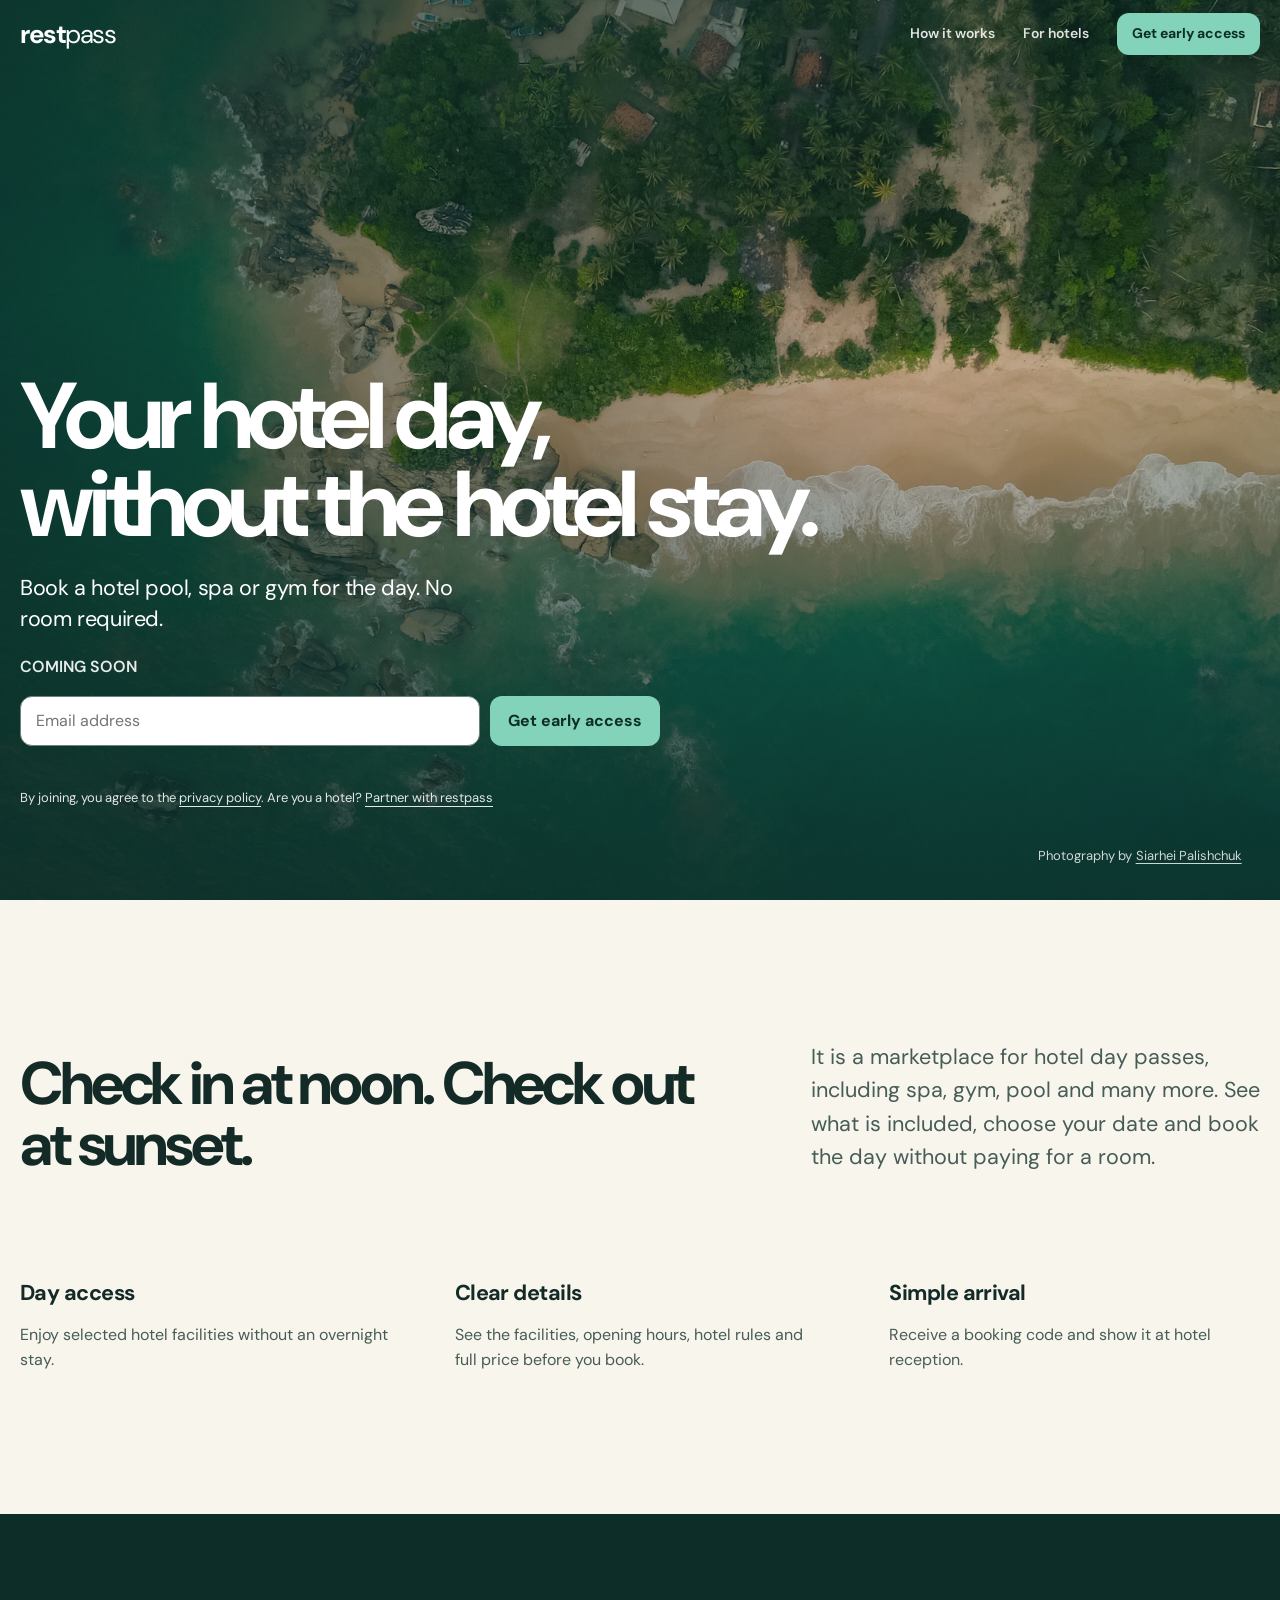
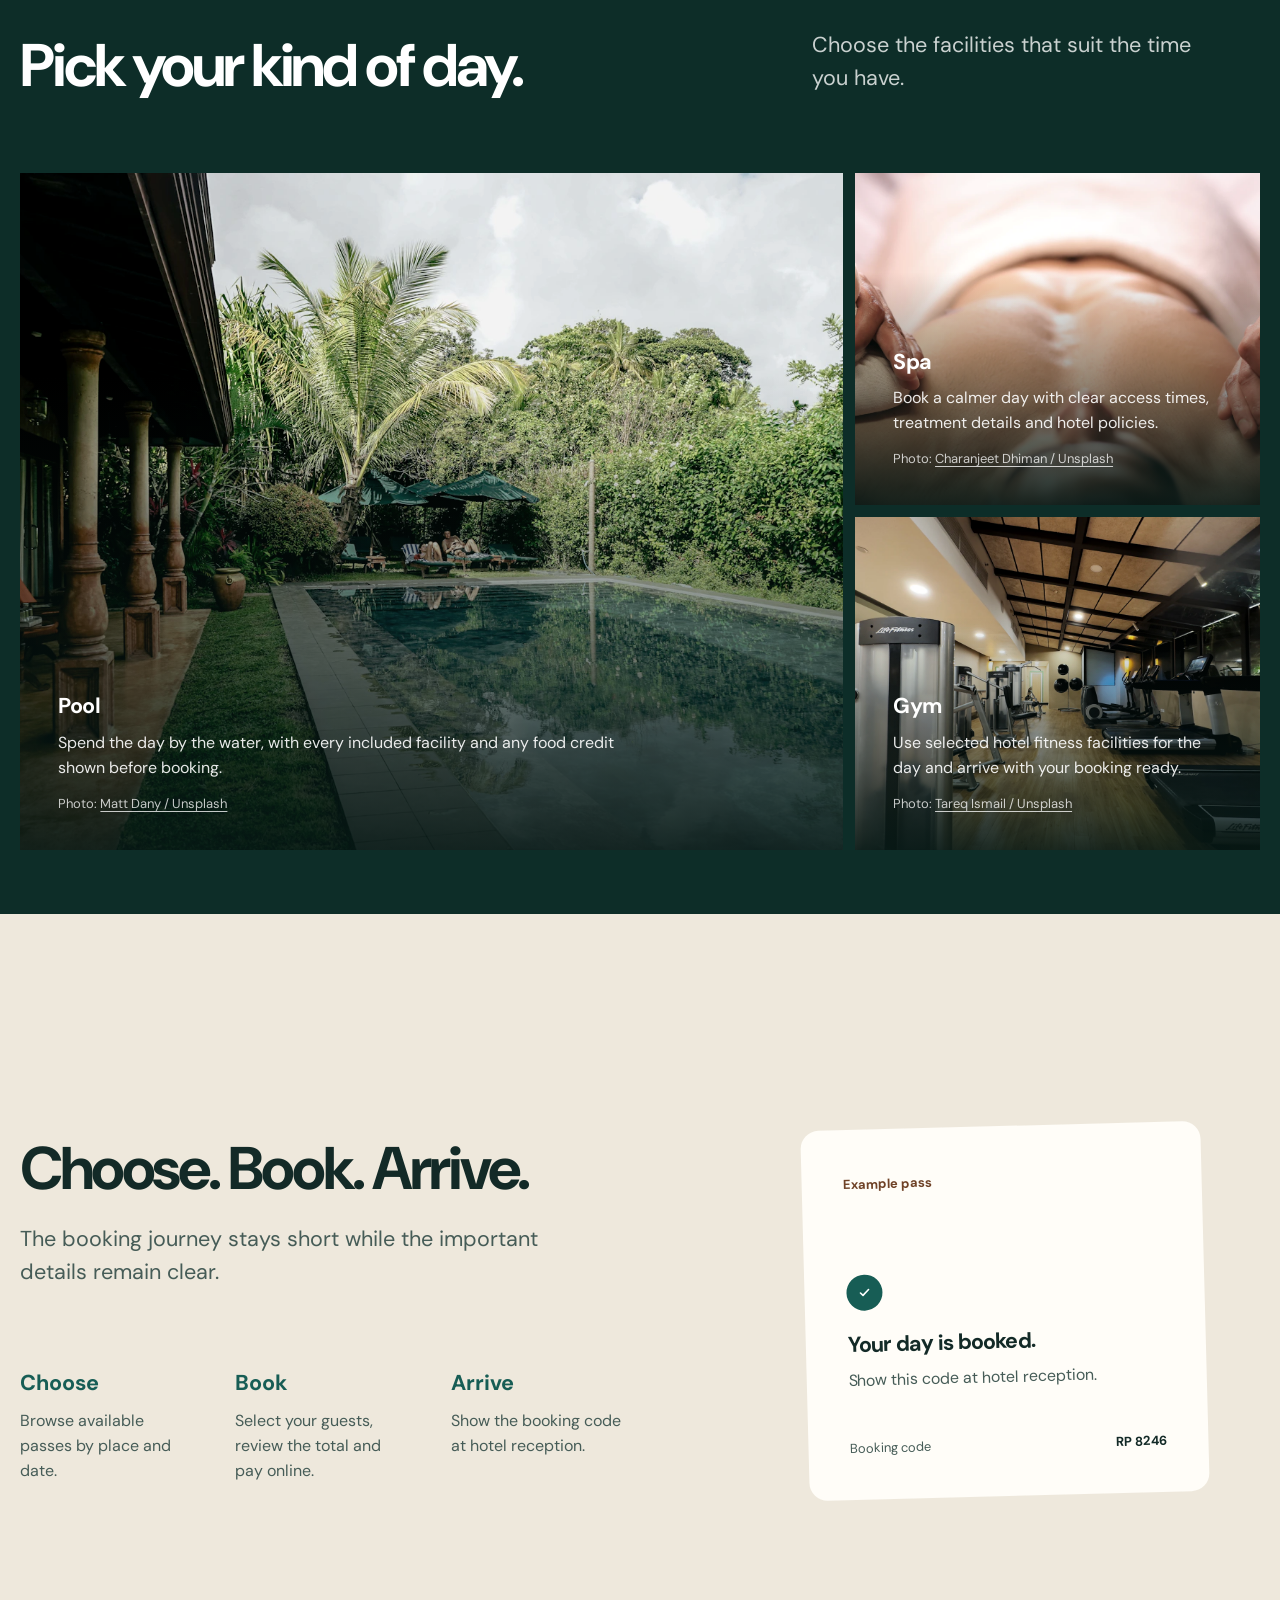
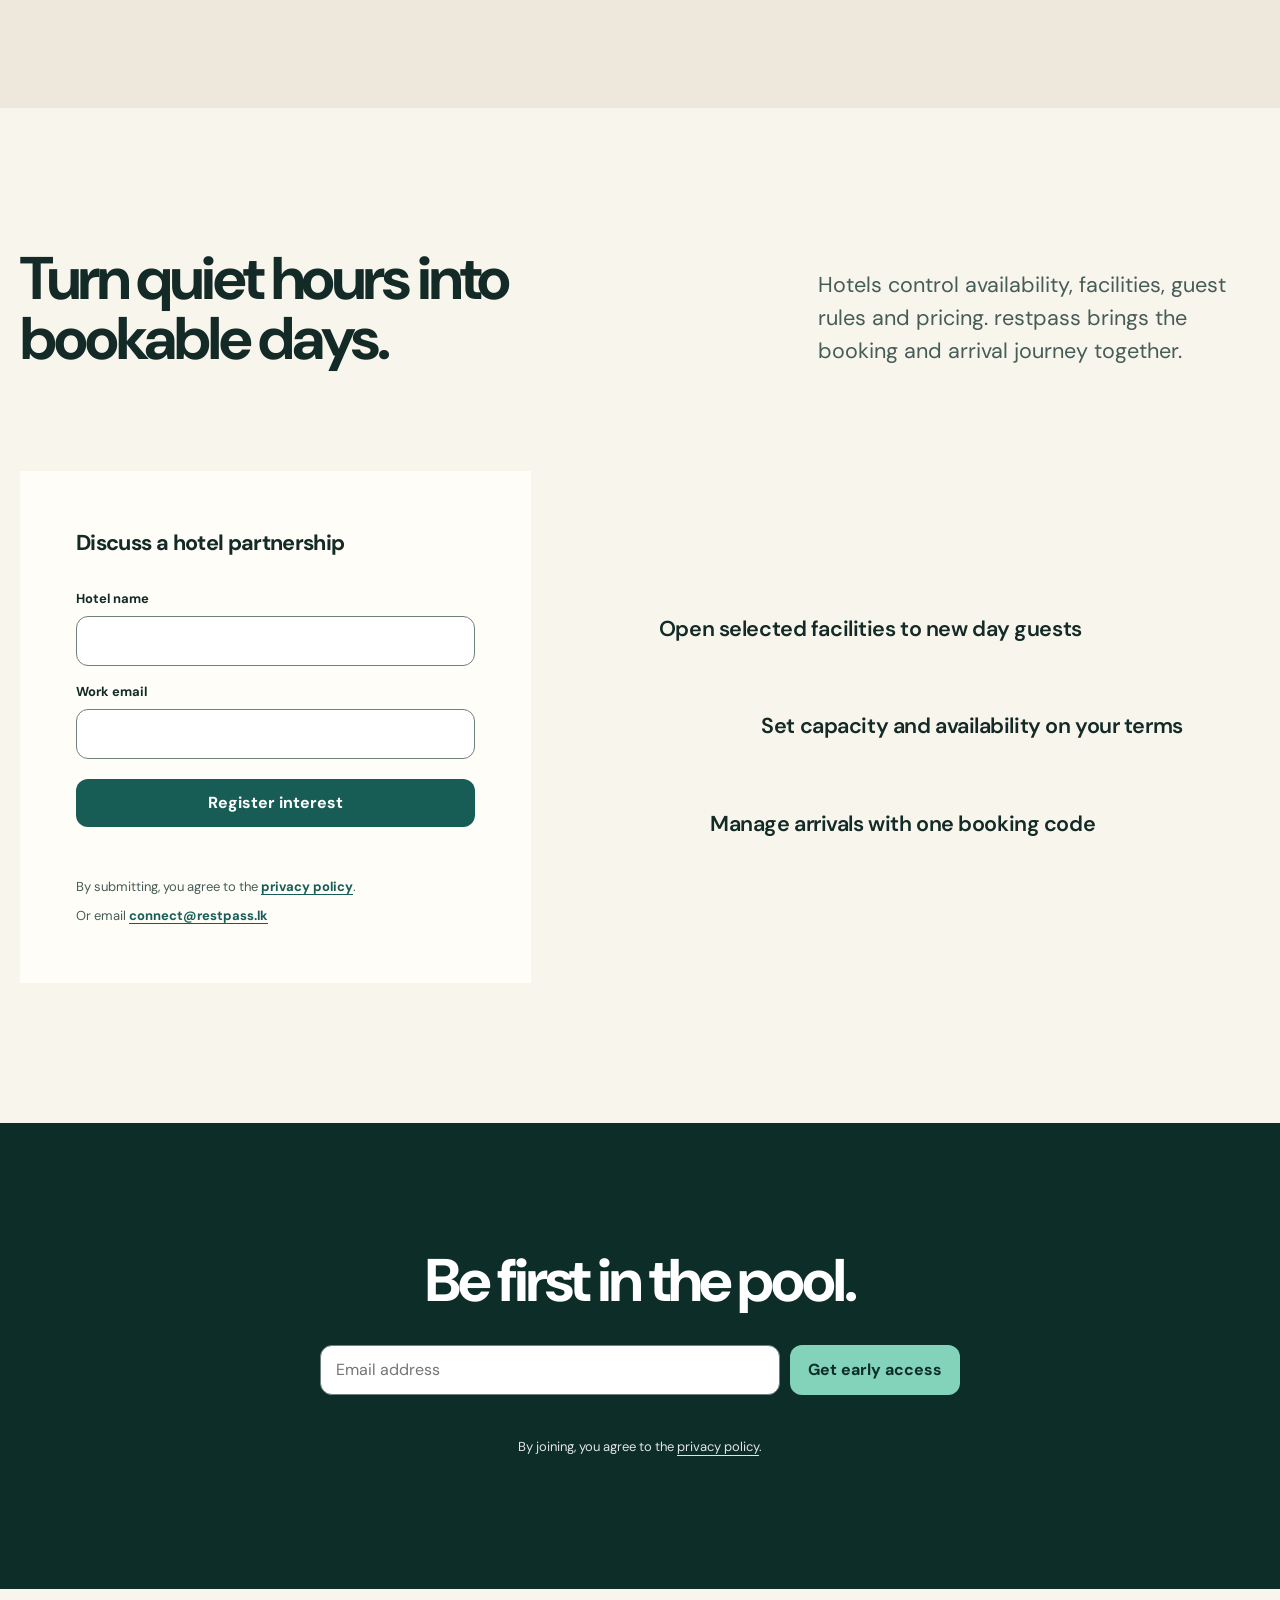
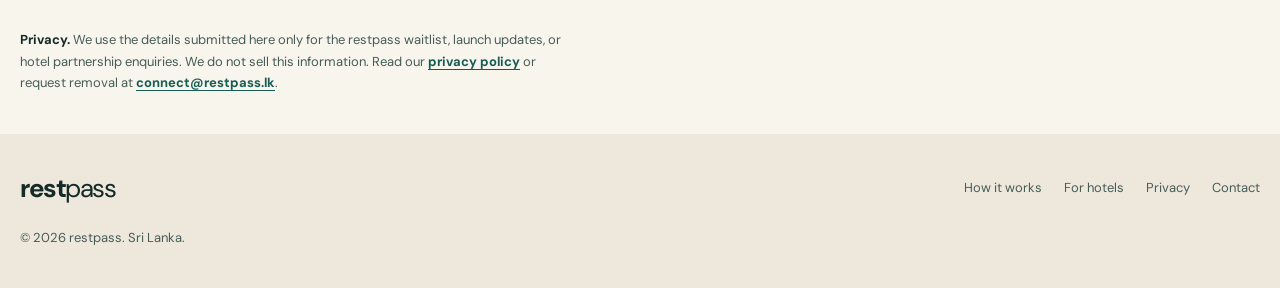
==== commit ad097863: "feat: refine coming-soon landing page" ====
--- a/index.html
+++ b/index.html
@@ -8,612 +8,411 @@
   <meta property="og:type" content="website">
   <meta property="og:title" content="restpass | Your hotel day, without the hotel stay">
   <meta property="og:description" content="Hotel pool, spa and gym day passes are coming to Sri Lanka. Join the early access list.">
-  <meta property="og:image" content="https://images.unsplash.com/photo-1648819955157-a9a96e307d56?auto=format&amp;fit=crop&amp;fm=jpg&amp;q=80&amp;w=1200">
+  <meta property="og:image" content="https://www.restpass.lk/assets/hero-coast-1920x1200.webp">
   <meta property="og:image:alt" content="Aerial view of the coast at Balapitiya, Sri Lanka">
   <meta property="og:url" content="https://www.restpass.lk/">
   <meta name="twitter:card" content="summary_large_image">
   <meta name="twitter:title" content="restpass | Your hotel day, without the hotel stay">
   <meta name="twitter:description" content="Hotel pool, spa and gym day passes are coming to Sri Lanka. Join the early access list.">
-  <meta name="twitter:image" content="https://images.unsplash.com/photo-1648819955157-a9a96e307d56?auto=format&amp;fit=crop&amp;fm=jpg&amp;q=80&amp;w=1200">
+  <meta name="twitter:image" content="https://www.restpass.lk/assets/hero-coast-1920x1200.webp">
   <link rel="canonical" href="https://www.restpass.lk/">
   <link rel="icon" href="data:image/svg+xml,%3Csvg xmlns='http://www.w3.org/2000/svg' viewBox='0 0 64 64'%3E%3Crect width='64' height='64' rx='14' fill='%23175d55'/%3E%3Ctext x='32' y='43' text-anchor='middle' font-family='Arial,sans-serif' font-size='35' font-weight='700' fill='white'%3Er%3C/text%3E%3C/svg%3E">
   <title>restpass | Hotel day passes in Sri Lanka</title>
   <link rel="preconnect" href="https://fonts.googleapis.com">
   <link rel="preconnect" href="https://fonts.gstatic.com" crossorigin>
   <link href="https://fonts.googleapis.com/css2?family=DM+Sans:wght@400;500;600;700&display=swap" rel="stylesheet">
+  <script>document.documentElement.classList.add('js');</script>
   <script type="application/ld+json">
     {"@context":"https://schema.org","@type":"Organization","name":"restpass","url":"https://www.restpass.lk/","email":"connect@restpass.lk"}
   </script>
   <style>
     :root {
       --brand: #175d55;
-      --brand-dark: #10251f;
+      --brand-deep: #0d2d28;
       --brand-soft: #82d3ba;
-      --cinnamon: #8b5734;
-      --page: #f8f8f4;
-      --stone: #eeeae1;
-      --ink: #172b29;
-      --muted: #52635f;
+      --page: #f8f5ed;
+      --stone: #eee8dc;
+      --paper: #fffdf8;
+      --ink: #132a27;
+      --muted: #465c57;
       --white: #fff;
-      --line: rgba(23, 43, 41, .18);
-      --dark-line: rgba(255, 255, 255, .2);
-      --max: 1220px;
-      --radius: 12px;
-      --shadow: 0 24px 70px rgba(16, 37, 31, .16);
-    }
-
+      --line: rgba(19, 42, 39, .18);
+      --display: clamp(4.5rem, 7.3vw, 7rem);
+      --heading: clamp(2.75rem, 4.7vw, 4.6rem);
+      --lead: clamp(1.125rem, 1.8vw, 1.35rem);
+      --body: 1rem;
+      --small: .8125rem;
+      --max: 78rem;
+      --radius: .75rem;
+    }
     * { box-sizing: border-box; }
     html { scroll-behavior: smooth; }
     body {
       margin: 0;
+      overflow-x: hidden;
       background: var(--page);
       color: var(--ink);
-      font-family: "DM Sans", sans-serif;
-      font-size: 16px;
-      line-height: 1.5;
+      font: var(--body)/1.55 "DM Sans", sans-serif;
       -webkit-font-smoothing: antialiased;
     }
     body.menu-open { overflow: hidden; }
-    section { scroll-margin-top: 88px; }
+    section { scroll-margin-top: 5.5rem; }
     a { color: inherit; text-decoration: none; }
     button, input { font: inherit; }
     button, a { -webkit-tap-highlight-color: transparent; }
     img { display: block; width: 100%; }
-    h1, h2, h3 { text-wrap: balance; }
-
-    .shell {
-      width: min(calc(100% - 40px), var(--max));
-      margin-inline: auto;
-    }
+    h1, h2, h3, p { text-wrap: pretty; }
+    .shell { width: min(calc(100% - 2.5rem), var(--max)); margin-inline: auto; }
     .skip-link {
-      position: fixed;
-      top: 10px;
-      left: 10px;
-      z-index: 100;
-      transform: translateY(-160%);
-      padding: 10px 14px;
-      border-radius: 8px;
-      background: var(--white);
-      color: var(--brand-dark);
+      position: fixed; top: .625rem; left: .625rem; z-index: 100;
+      transform: translateY(-160%); padding: .625rem .875rem; border-radius: .5rem;
+      background: var(--white); color: var(--brand-deep);
     }
     .skip-link:focus { transform: translateY(0); }
-
     .site-header {
-      position: fixed;
-      inset: 0 0 auto;
-      z-index: 50;
-      color: var(--white);
-      transition: background-color .2s ease, color .2s ease, box-shadow .2s ease;
-    }
-    .site-header.scrolled,
-    .site-header.menu-visible {
-      color: var(--ink);
-      background: rgba(248, 248, 244, .95);
-      box-shadow: 0 1px 0 var(--line);
-      backdrop-filter: blur(18px);
-    }
-    .nav {
-      min-height: 68px;
-      display: flex;
-      align-items: center;
-      gap: 28px;
-    }
+      position: fixed; inset: 0 0 auto; z-index: 50; color: var(--white);
+      transition: background-color .2s ease, color .2s ease;
+    }
+    .site-header.scrolled, .site-header.menu-visible {
+      color: var(--ink); background: rgba(248, 245, 237, .98);
+    }
+    .nav { min-height: 4.25rem; display: flex; align-items: center; gap: 1.75rem; }
     .wordmark {
-      display: inline-flex;
-      align-items: baseline;
-      min-height: 44px;
-      padding-block: 9px;
-      font-size: 26px;
-      line-height: 1;
-      letter-spacing: -.055em;
+      display: inline-flex; align-items: baseline; min-height: 2.75rem; padding-block: .55rem;
+      font-size: 1.625rem; line-height: 1; letter-spacing: -.055em;
     }
     .wordmark-rest { font-weight: 700; }
     .wordmark-pass { font-weight: 400; }
     .desktop-nav {
-      display: flex;
-      align-items: center;
-      gap: 28px;
-      margin-left: auto;
-      font-size: 14px;
-      font-weight: 600;
+      display: flex; align-items: center; gap: 1.75rem; margin-left: auto;
+      font-size: .875rem; font-weight: 600;
     }
     .nav-link { opacity: .86; }
     .nav-link:hover { opacity: 1; }
     .button {
-      min-height: 48px;
-      display: inline-flex;
-      align-items: center;
-      justify-content: center;
-      padding: 0 18px;
-      border: 1px solid transparent;
-      border-radius: var(--radius);
-      background: var(--brand);
-      color: var(--white);
-      font-weight: 700;
-      cursor: pointer;
+      min-height: 3rem; display: inline-flex; align-items: center; justify-content: center;
+      padding: 0 1.125rem; border: 0; border-radius: var(--radius);
+      background: var(--brand); color: var(--white); font-weight: 700; cursor: pointer;
       transition: transform .18s ease, background-color .18s ease;
     }
     .button:hover { transform: translateY(-1px); }
+    .button:disabled { cursor: wait; opacity: .7; }
     .nav-cta {
-      min-height: 42px;
-      padding-inline: 15px;
-      border-color: currentColor;
-      background: transparent;
-      color: inherit;
+      min-height: 2.625rem; padding-inline: .95rem;
+      background: var(--brand-soft); color: var(--brand-deep);
     }
     .menu-button {
-      display: none;
-      width: 44px;
-      height: 44px;
-      margin-left: auto;
-      border: 0;
-      border-radius: var(--radius);
-      background: transparent;
-      color: inherit;
-      cursor: pointer;
-    }
-    .menu-button span,
-    .menu-button::before,
-    .menu-button::after {
-      content: "";
-      display: block;
-      width: 20px;
-      height: 1.5px;
-      margin: 5px auto;
-      background: currentColor;
+      display: none; width: 2.75rem; height: 2.75rem; margin-left: auto;
+      border: 0; border-radius: var(--radius); background: transparent; color: inherit; cursor: pointer;
+    }
+    .menu-button span, .menu-button::before, .menu-button::after {
+      content: ""; display: block; width: 1.25rem; height: 1.5px;
+      margin: .3125rem auto; background: currentColor;
       transition: transform .2s ease, opacity .2s ease;
     }
     .menu-button[aria-expanded="true"] span { opacity: 0; }
-    .menu-button[aria-expanded="true"]::before { transform: translateY(6.5px) rotate(45deg); }
-    .menu-button[aria-expanded="true"]::after { transform: translateY(-6.5px) rotate(-45deg); }
+    .menu-button[aria-expanded="true"]::before { transform: translateY(.40625rem) rotate(45deg); }
+    .menu-button[aria-expanded="true"]::after { transform: translateY(-.40625rem) rotate(-45deg); }
     .mobile-menu {
-      display: none;
-      position: relative;
-      z-index: 2;
-      padding: 8px 20px 26px;
-      border-top: 1px solid var(--line);
+      display: none; position: relative; z-index: 2; padding: .5rem 1.25rem 1.625rem;
       background: var(--page);
     }
     .mobile-menu a {
-      display: flex;
-      align-items: center;
-      min-height: 48px;
-      font-size: 18px;
-      font-weight: 600;
-    }
-    .mobile-menu .button { margin-top: 10px; color: var(--white); }
+      display: flex; align-items: center; min-height: 3rem; font-size: 1.125rem; font-weight: 600;
+    }
+    .mobile-menu .button { margin-top: .625rem; color: var(--white); }
     .menu-scrim {
-      display: none;
-      position: fixed;
-      inset: 68px 0 0;
-      z-index: -1;
-      border: 0;
-      background: rgba(16, 37, 31, .5);
-    }
-
+      display: none; position: fixed; inset: 4.25rem 0 0; z-index: -1;
+      border: 0; background: rgba(13, 45, 40, .5);
+    }
     .hero {
-      position: relative;
-      min-height: max(700px, 100svh);
-      display: grid;
-      align-items: end;
-      overflow: hidden;
-      color: var(--white);
-      background: var(--brand-dark);
-    }
+      position: relative; min-height: max(45rem, 100svh); display: grid; align-items: end;
+      overflow: hidden; color: var(--white); background: var(--brand-deep);
+    }
+    .hero-picture { position: absolute; inset: 0; }
     .hero-media {
-      position: absolute;
-      inset: 0;
-      width: 100%;
-      height: 100%;
-      object-fit: cover;
-      object-position: center 56%;
-      filter: saturate(.84) contrast(1.04);
-      transform: scale(1.015);
-      animation: settle 1.2s cubic-bezier(.2,.75,.25,1) both;
+      width: 100%; height: 100%; object-fit: cover; object-position: center 56%;
+      filter: saturate(.82) contrast(1.04);
     }
     .hero::after {
-      content: "";
-      position: absolute;
-      inset: 0;
+      content: ""; position: absolute; inset: 0;
       background:
-        linear-gradient(180deg, rgba(16, 37, 31, .58) 0%, rgba(16, 37, 31, .08) 35%, rgba(16, 37, 31, .78) 100%),
-        linear-gradient(90deg, rgba(16, 37, 31, .55), transparent 68%);
-    }
-    @keyframes settle {
-      from { transform: scale(1.05); }
-      to { transform: scale(1.015); }
-    }
-    .hero-content {
-      position: relative;
-      z-index: 2;
-      padding: 150px 0 clamp(58px, 8vh, 88px);
-    }
+        linear-gradient(180deg, rgba(13,45,40,.48) 0%, rgba(13,45,40,.08) 34%, rgba(13,45,40,.82) 100%), /* taste-skill-ignore: neutral image scrim */
+        linear-gradient(90deg, rgba(13,45,40,.62), transparent 72%); /* taste-skill-ignore: neutral image scrim */
+    }
+    .hero-content { position: relative; z-index: 2; padding: 9.5rem 0 clamp(5.5rem, 9vh, 7.5rem); }
     .launch-line {
-      margin-bottom: 20px;
-      color: rgba(255, 255, 255, .82);
-      font-size: 13px;
-      font-weight: 700;
-      letter-spacing: .12em;
-      text-transform: uppercase;
+      margin: 0 0 1rem; color: rgba(255,255,255,.9);
+      font-size: var(--body); font-weight: 600; letter-spacing: 0;
     }
     .hero h1 {
-      max-width: 900px;
-      margin: 0;
-      font-size: clamp(54px, 7.3vw, 98px);
-      line-height: .98;
-      letter-spacing: -.058em;
-      font-weight: 700;
-    }
+      max-width: 70rem; margin: 0; font-size: var(--display); line-height: .94;
+      letter-spacing: -.06em; font-weight: 700;
+    }
+    .headline-line { display: block; white-space: nowrap; }
     .hero-copy {
-      max-width: 590px;
-      margin: 22px 0 28px;
-      font-size: clamp(18px, 2vw, 22px);
-      line-height: 1.42;
-      letter-spacing: -.018em;
-    }
-    .signup-form {
-      width: min(100%, 600px);
-      display: flex;
-      gap: 10px;
-    }
-    .signup-form input,
-    .partner-form input {
-      width: 100%;
-      min-height: 50px;
-      padding: 0 15px;
-      border: 1px solid #7a8a86;
-      border-radius: var(--radius);
-      background: var(--white);
-      color: var(--ink);
-      outline: 0;
-    }
-    .signup-form input { flex: 1 1 300px; }
+      max-width: 36rem; margin: 1.5rem 0 1.25rem; font-size: var(--lead);
+      line-height: 1.45; letter-spacing: -.018em;
+    }
+    .signup-form { width: min(100%, 40rem); display: flex; gap: .625rem; }
+    .signup-form input, .partner-form input {
+      width: 100%; min-height: 3.125rem; padding: 0 .95rem;
+      border: 1px solid #6f817c; border-radius: var(--radius);
+      background: var(--white); color: var(--ink); outline: 0;
+    }
+    .signup-form input { flex: 1 1 18rem; }
     .signup-form .button {
-      flex: 0 0 auto;
-      min-height: 50px;
-      background: var(--brand-soft);
-      color: var(--brand-dark);
+      flex: 0 0 auto; min-height: 3.125rem; background: var(--brand-soft); color: var(--brand-deep);
     }
     .form-note {
-      min-height: 24px;
-      margin: 10px 0 0;
-      color: rgba(255, 255, 255, .82);
-      font-size: 13px;
-    }
-    .form-note a,
-    .text-link {
-      text-decoration: underline;
-      text-decoration-thickness: 1px;
-      text-underline-offset: 4px;
-    }
-    .form-status {
-      min-height: 24px;
-      margin: 8px 0 0;
-      font-size: 14px;
-      font-weight: 600;
-    }
+      min-height: 1.5rem; margin: .625rem 0 0; color: rgba(255,255,255,.88); font-size: var(--small);
+    }
+    .form-note a, .text-link {
+      text-decoration: underline; text-decoration-thickness: 1px; text-underline-offset: .25rem;
+    }
+    .form-status { min-height: 1.5rem; margin: .5rem 0 0; font-size: var(--small); font-weight: 600; }
     .form-status[data-state="success"] { color: #bcebdc; }
     .form-status[data-state="error"] { color: #ffd8c2; }
     .hp-field {
-      position: absolute !important;
-      left: -10000px !important;
-      width: 1px !important;
-      height: 1px !important;
-      overflow: hidden !important;
+      position: absolute !important; width: .0625rem !important; height: .0625rem !important;
+      margin: -.0625rem !important; overflow: hidden !important; clip: rect(0 0 0 0) !important;
+      clip-path: inset(50%) !important; white-space: nowrap !important;
     }
     .photo-credit {
-      position: absolute;
-      right: clamp(14px, 2vw, 28px);
-      bottom: 12px;
-      z-index: 3;
-      min-height: 24px;
-      display: flex;
-      align-items: center;
-      color: rgba(255, 255, 255, .74);
-      font-size: 11px;
-    }
-    .photo-credit a { margin-left: 3px; text-decoration: underline; text-underline-offset: 3px; }
-
-    .intro {
-      padding: clamp(88px, 11vw, 140px) 0;
-      text-align: center;
-    }
-    .intro h2,
+      position: absolute; right: clamp(2rem, 3vw, 3rem); bottom: clamp(1.5rem, 2.5vw, 2.25rem);
+      z-index: 3; min-height: 1.5rem; display: flex; align-items: center;
+      color: rgba(255,255,255,.8); font-size: var(--small);
+    }
+    .photo-credit a { margin-left: .25rem; text-decoration: underline; text-underline-offset: .2rem; }
+    .intro { padding: clamp(6rem, 11vw, 9.5rem) 0; background: var(--page); }
+    .intro-lead {
+      display: grid; grid-template-columns: minmax(0,1.15fr) minmax(18rem,.75fr);
+      gap: clamp(3rem, 8vw, 8rem); align-items: end;
+    }
     .section-title {
-      margin: 0;
-      font-size: clamp(40px, 5vw, 58px);
-      line-height: 1.05;
-      letter-spacing: -.05em;
-      font-weight: 700;
-    }
-    .intro h2 { max-width: 880px; margin-inline: auto; }
-    .intro > .shell > p {
-      max-width: 690px;
-      margin: 24px auto 0;
-      color: var(--muted);
-      font-size: clamp(18px, 2vw, 21px);
-      line-height: 1.55;
+      margin: 0; font-size: var(--heading); line-height: 1;
+      letter-spacing: -.052em; font-weight: 700;
+    }
+    .intro-lead > p, .section-lead {
+      max-width: 38rem; margin: 0; color: var(--muted); font-size: var(--lead); line-height: 1.55;
     }
     .facts {
-      max-width: 900px;
-      margin: 62px auto 0;
-      border-top: 1px solid var(--line);
-      text-align: left;
-    }
-    .fact {
-      display: grid;
-      grid-template-columns: minmax(180px, .7fr) 1.3fr;
-      gap: 38px;
-      padding: 22px 0;
-      border-bottom: 1px solid var(--line);
-    }
-    .fact h3 { margin: 0; font-size: 18px; font-weight: 700; }
-    .fact p { margin: 0; color: var(--muted); }
-
+      margin: clamp(4rem,8vw,7rem) 0 0; display: grid;
+      grid-template-columns: repeat(3,minmax(0,1fr)); gap: clamp(2rem,5vw,5.5rem);
+    }
+    .fact dt { margin: 0 0 .8rem; font-size: var(--lead); font-weight: 700; letter-spacing: -.025em; }
+    .fact dd { max-width: 28rem; margin: 0; color: var(--muted); }
     .passes {
-      padding: clamp(78px, 10vw, 122px) 0;
-      background: var(--brand-dark);
-      color: var(--white);
-    }
-    .passes-layout {
-      display: grid;
-      grid-template-columns: .8fr 1.2fr;
-      gap: clamp(50px, 8vw, 110px);
-      align-items: start;
-    }
-    .passes .section-title { max-width: 470px; }
-    .passes-intro {
-      max-width: 470px;
-      margin: 22px 0 0;
-      color: rgba(255, 255, 255, .72);
-      font-size: 18px;
-    }
-    .pass-list { border-top: 1px solid var(--dark-line); }
-    .pass-item {
-      display: grid;
-      grid-template-columns: minmax(150px, .55fr) 1.45fr;
-      gap: 30px;
-      padding: 26px 0;
-      border-bottom: 1px solid var(--dark-line);
-    }
-    .pass-item h3 {
-      position: relative;
-      margin: 0;
-      padding-left: 18px;
-      font-size: 24px;
-      line-height: 1.2;
-    }
-    .pass-item h3::before {
-      content: "";
-      position: absolute;
-      top: .48em;
-      left: 0;
-      width: 7px;
-      height: 7px;
-      border-radius: 50%;
-      background: var(--cinnamon);
-    }
-    .pass-item p { margin: 0; color: rgba(255, 255, 255, .72); }
-
-    .booking {
-      padding: clamp(88px, 11vw, 142px) 0;
-      background: var(--stone);
-    }
+      padding: clamp(5.5rem,9vw,8rem) 0 clamp(2.5rem,5vw,5rem);
+      background: var(--brand-deep); color: var(--white);
+    }
+    .passes-heading {
+      display: grid; grid-template-columns: 1fr minmax(18rem,.65fr);
+      gap: clamp(3rem,8vw,8rem); align-items: end; margin-bottom: clamp(3rem,6vw,5rem);
+    }
+    .passes .section-title { max-width: 38rem; }
+    .passes .section-lead { color: rgba(255,255,255,.78); }
+    .experience-grid {
+      display: grid; grid-template-columns: repeat(12,minmax(0,1fr));
+      grid-template-rows: repeat(2,minmax(20rem,26vw)); gap: .75rem;
+    }
+    .experience {
+      position: relative; min-height: 0; margin: 0; overflow: hidden;
+      isolation: isolate; background: #193c36;
+    }
+    .experience-pool { grid-column: 1 / span 8; grid-row: 1 / span 2; }
+    .experience-spa { grid-column: 9 / -1; grid-row: 1; }
+    .experience-gym { grid-column: 9 / -1; grid-row: 2; }
+    .experience picture, .experience img { width: 100%; height: 100%; }
+    .experience img {
+      object-fit: cover; filter: saturate(.82) contrast(1.02); transform: scale(1.02);
+      transition: transform 1s cubic-bezier(.2,.75,.25,1);
+    }
+    .experience-pool img { object-position: 58% center; }
+    .experience-spa img { object-position: center 54%; }
+    .experience-gym img { object-position: center; }
+    .experience::after {
+      content: ""; position: absolute; inset: 0; z-index: 1;
+      background: linear-gradient(180deg, transparent 30%, rgba(6,24,21,.9) 100%); /* taste-skill-ignore: neutral image scrim */
+    }
+    .experience-copy {
+      position: absolute; inset: auto clamp(1.5rem,3vw,2.5rem) clamp(1.35rem,2.8vw,2.25rem);
+      z-index: 2; max-width: 35rem;
+    }
+    .experience-copy h3 { margin: 0 0 .45rem; font-size: var(--lead); letter-spacing: -.025em; }
+    .experience-copy p { max-width: 35rem; margin: 0; color: rgba(255,255,255,.9); }
+    .experience-credit {
+      display: block; margin-top: .85rem; color: rgba(255,255,255,.76); font-size: var(--small);
+    }
+    .experience-credit a { text-decoration: underline; text-underline-offset: .2rem; }
+    .booking { padding: clamp(6rem,11vw,9.5rem) 0; overflow: hidden; background: var(--stone); }
     .booking-layout {
-      display: grid;
-      grid-template-columns: .9fr 1.1fr;
-      gap: clamp(50px, 9vw, 120px);
-      align-items: center;
+      display: grid; grid-template-columns: minmax(0,1fr) minmax(22rem,.85fr);
+      gap: clamp(4rem,10vw,10rem); align-items: center;
     }
     .booking-copy > p {
-      max-width: 480px;
-      margin: 22px 0 0;
-      color: var(--muted);
-      font-size: 18px;
-    }
-    .booking-steps { margin-top: 38px; border-top: 1px solid var(--line); }
-    .booking-step {
-      display: grid;
-      grid-template-columns: 88px 1fr;
-      gap: 22px;
-      padding: 18px 0;
-      border-bottom: 1px solid var(--line);
-    }
-    .booking-step strong { color: var(--brand); }
-    .booking-step span { color: var(--muted); }
-    .booking-visual {
-      min-height: 470px;
-      display: grid;
-      place-items: center;
-      padding: 46px;
-      border-radius: 24px;
-      background: var(--brand);
-    }
+      max-width: 36rem; margin: 1.5rem 0 0; color: var(--muted); font-size: var(--lead);
+    }
+    .booking-steps {
+      margin: clamp(3rem,6vw,5rem) 0 0; display: grid;
+      grid-template-columns: repeat(3,minmax(0,1fr)); gap: clamp(1.5rem,3.5vw,3.5rem);
+    }
+    .booking-step strong {
+      display: block; margin-bottom: .55rem; color: var(--brand); font-size: var(--lead);
+    }
+    .booking-step span { display: block; color: var(--muted); }
+    .booking-visual { position: relative; min-height: 32rem; display: grid; place-items: center; }
     .confirmation {
-      width: min(100%, 390px);
-      padding: 30px;
-      border-radius: 18px;
-      background: var(--white);
-      box-shadow: var(--shadow);
-      transform: rotate(-1.5deg);
+      position: relative; width: min(100%,25rem); padding: clamp(1.75rem,4vw,2.6rem);
+      border-radius: 1.125rem;
+      background: var(--paper); transform: rotate(-1.5deg);
     }
     .confirmation-label {
-      display: inline-block;
-      margin-bottom: 46px;
-      color: var(--cinnamon);
-      font-size: 12px;
-      font-weight: 700;
-      letter-spacing: .1em;
-      text-transform: uppercase;
+      display: inline-block; margin-bottom: clamp(2.75rem,7vw,5rem);
+      color: #6f4227; font-size: var(--small); font-weight: 700;
     }
     .confirmation-mark {
-      width: 36px;
-      height: 36px;
-      display: grid;
-      place-items: center;
-      margin-bottom: 18px;
-      border-radius: 50%;
-      background: var(--brand);
-      color: var(--white);
-      font-weight: 700;
-    }
-    .confirmation h3 { margin: 0; font-size: 27px; letter-spacing: -.035em; }
-    .confirmation p { margin: 7px 0 0; color: var(--muted); }
+      width: 2.25rem; height: 2.25rem; display: grid; place-items: center;
+      margin-bottom: 1.125rem; border-radius: 50%; background: var(--brand); color: var(--white);
+    }
+    .confirmation-mark svg { width: 1rem; height: 1rem; }
+    .confirmation h3 { margin: 0; font-size: var(--lead); letter-spacing: -.035em; }
+    .confirmation p { margin: .45rem 0 0; color: var(--muted); }
     .confirmation-row {
-      display: flex;
-      justify-content: space-between;
-      gap: 20px;
-      margin-top: 26px;
-      padding-top: 18px;
-      border-top: 1px solid var(--line);
-      color: var(--muted);
-      font-size: 14px;
-    }
-    .confirmation-row strong { color: var(--ink); }
-
-    .hotels {
-      padding: clamp(88px, 11vw, 142px) 0;
-    }
-    .hotel-layout {
-      display: grid;
-      grid-template-columns: .9fr 1.1fr;
-      gap: clamp(50px, 9vw, 120px);
-      align-items: start;
-    }
-    .hotel-copy > p {
-      max-width: 500px;
-      margin: 22px 0 0;
-      color: var(--muted);
-      font-size: 18px;
-    }
-    .hotel-benefits { margin: 36px 0 0; padding: 0; border-top: 1px solid var(--line); list-style: none; }
-    .hotel-benefits li { padding: 15px 0; border-bottom: 1px solid var(--line); font-weight: 600; }
-    .partner-form {
-      padding: clamp(28px, 4vw, 46px);
-      border: 1px solid var(--line);
-      border-radius: 18px;
-      background: var(--white);
-    }
-    .partner-form h3 { margin: 0 0 24px; font-size: 28px; letter-spacing: -.035em; }
-    .field { margin-bottom: 16px; }
-    .field label { display: block; margin-bottom: 7px; font-size: 14px; font-weight: 700; }
-    .partner-form .button { width: 100%; margin-top: 4px; }
+      display: flex; justify-content: space-between; gap: 1.25rem;
+      margin-top: 1.65rem; padding-top: 1.125rem;
+      color: var(--muted); font-size: var(--small);
+    }
+    .confirmation-row strong { color: var(--ink); font-variant-numeric: tabular-nums; }
+    .hotels { padding: clamp(6rem,11vw,9.5rem) 0; background: var(--page); }
+    .hotel-heading {
+      display: grid; grid-template-columns: minmax(0,1.1fr) minmax(18rem,.7fr);
+      gap: clamp(3rem,8vw,8rem); align-items: end;
+    }
+    .hotel-heading > p {
+      max-width: 36rem; margin: 0; color: var(--muted); font-size: var(--lead);
+    }
+    .hotel-body {
+      display: grid; grid-template-columns: minmax(20rem,.85fr) minmax(0,1fr);
+      gap: clamp(4rem,10vw,10rem); align-items: center; margin-top: clamp(4rem,8vw,7rem);
+    }
+    .partner-form { padding: clamp(2rem,4.5vw,3.5rem); background: var(--paper); }
+    .partner-form h3 { margin: 0 0 1.75rem; font-size: var(--lead); letter-spacing: -.03em; }
+    .field { margin-bottom: 1rem; }
+    .field label { display: block; margin-bottom: .45rem; font-size: var(--small); font-weight: 700; }
+    .partner-form .button { width: 100%; margin-top: .25rem; }
     .partner-form .form-status { color: var(--muted); }
     .partner-form .form-status[data-state="success"] { color: var(--brand); }
-    .partner-form .form-status[data-state="error"] { color: #9d3c18; }
-    .direct-contact { margin: 18px 0 0; color: var(--muted); font-size: 14px; }
-    .direct-contact a { color: var(--brand); font-weight: 700; text-decoration: underline; text-underline-offset: 3px; }
-
+    .partner-form .form-status[data-state="error"] { color: #8a2f12; }
+    .direct-contact { margin: 1.125rem 0 0; color: var(--muted); font-size: var(--small); }
+    .direct-contact + .direct-contact { margin-top: .55rem; }
+    .direct-contact a {
+      color: var(--brand); font-weight: 700; text-decoration: underline; text-underline-offset: .2rem;
+    }
+    .hotel-benefits { margin: 0; padding: 0; display: grid; gap: clamp(2rem,5vw,4rem); list-style: none; }
+    .hotel-benefits li {
+      max-width: 31rem; font-size: var(--lead); font-weight: 600; letter-spacing: -.02em;
+    }
+    .hotel-benefits li:nth-child(2) { margin-left: clamp(2rem,8vw,7rem); }
+    .hotel-benefits li:nth-child(3) { margin-left: clamp(1rem,4vw,3.5rem); }
     .early-access {
-      padding: clamp(82px, 10vw, 122px) 0;
-      background: var(--brand-dark);
-      color: var(--white);
-      text-align: center;
-    }
-    .early-access .section-title { max-width: 780px; margin-inline: auto; }
-    .early-access .signup-form { margin: 34px auto 0; }
-    .early-access .form-status { max-width: 600px; margin-inline: auto; }
-    .privacy-note {
-      padding: 34px 0;
-      border-bottom: 1px solid var(--line);
-      background: var(--page);
-    }
+      padding: clamp(5.5rem,10vw,8rem) 0; background: var(--brand-deep);
+      color: var(--white); text-align: center;
+    }
+    .early-access .section-title { max-width: 48rem; margin-inline: auto; }
+    .early-access .signup-form { margin: 2.125rem auto 0; }
+    .early-access .form-status { max-width: 40rem; margin-inline: auto; }
+    .privacy-note { padding: 2.5rem 0; background: var(--page); }
     .privacy-note p {
-      max-width: 850px;
-      margin: 0;
-      color: var(--muted);
-      font-size: 14px;
-      line-height: 1.6;
+      max-width: 62ch; margin: 0; color: var(--muted); font-size: var(--small); line-height: 1.65;
     }
     .privacy-note strong { color: var(--ink); }
-    .privacy-note a { color: var(--brand); font-weight: 700; text-decoration: underline; text-underline-offset: 3px; }
-
-    .site-footer { padding: 30px 0 38px; background: var(--stone); }
-    .footer-main { display: flex; align-items: center; gap: 28px; }
+    .privacy-note a {
+      color: var(--brand); font-weight: 700; text-decoration: underline; text-underline-offset: .2rem;
+    }
+    .site-footer { padding: 2rem 0 2.5rem; background: var(--stone); }
+    .footer-main { display: flex; align-items: center; gap: 1.75rem; }
     .footer-links {
-      display: flex;
-      flex-wrap: wrap;
-      gap: 8px 22px;
-      margin-left: auto;
-      color: var(--muted);
-      font-size: 14px;
-    }
-    .footer-links a { min-height: 44px; display: inline-flex; align-items: center; }
-    .copyright { margin: 18px 0 0; color: var(--muted); font-size: 13px; }
-
-    :focus-visible {
-      outline: 2px solid var(--brand);
-      outline-offset: 3px;
-      box-shadow: 0 0 0 5px var(--white);
-    }
-    .hero :focus-visible,
-    .passes :focus-visible,
-    .early-access :focus-visible {
+      display: flex; flex-wrap: wrap; gap: .5rem 1.375rem; margin-left: auto;
+      color: var(--muted); font-size: var(--small);
+    }
+    .footer-links a { min-height: 2.75rem; display: inline-flex; align-items: center; }
+    .copyright { margin: 1.125rem 0 0; color: var(--muted); font-size: var(--small); }
+    .experience:hover img { transform: scale(1.035); }
+    :focus-visible { outline: 3px solid var(--brand); outline-offset: 4px; }
+    .hero :focus-visible, .passes :focus-visible, .early-access :focus-visible {
       outline-color: var(--brand-soft);
-      box-shadow: 0 0 0 5px var(--brand-dark);
-    }
-
+    }
     @media (max-width: 900px) {
       .desktop-nav { display: none; }
       .menu-button { display: block; }
       .mobile-menu.open, .menu-scrim.open { display: block; }
-      .passes-layout, .booking-layout, .hotel-layout { grid-template-columns: 1fr; }
-      .passes-layout, .booking-layout, .hotel-layout { gap: 52px; }
-      .booking-visual { min-height: 420px; }
-    }
-
+      .intro-lead, .passes-heading, .booking-layout, .hotel-heading { grid-template-columns: 1fr; gap: 2rem; }
+      .experience-grid { grid-template-rows: minmax(28rem,65vw) minmax(20rem,46vw); }
+      .experience-pool { grid-column: 1 / -1; grid-row: 1; }
+      .experience-spa { grid-column: 1 / span 6; grid-row: 2; }
+      .experience-gym { grid-column: 7 / -1; grid-row: 2; }
+      .booking-visual { min-height: 29rem; }
+      .hotel-body { grid-template-columns: minmax(18rem,.85fr) 1fr; gap: 4rem; }
+    }
     @media (max-width: 620px) {
-      .shell { width: min(calc(100% - 28px), var(--max)); }
-      .nav { min-height: 62px; }
-      .wordmark { font-size: 24px; }
-      .hero { min-height: max(640px, 100svh); }
-      .hero-media { object-position: 62% center; }
+      .shell { width: calc(100% - 2.5rem); }
+      .nav { min-height: 3.875rem; }
+      .wordmark { font-size: 1.5rem; }
+      .mobile-menu { padding-inline: 1.25rem; }
+      .menu-scrim { inset-block-start: 3.875rem; }
+      .hero { min-height: max(45rem,100svh); }
+      .hero-media { object-position: 58% center; }
       .hero::after {
         background:
-          linear-gradient(180deg, rgba(16, 37, 31, .68) 0%, rgba(16, 37, 31, .28) 34%, rgba(16, 37, 31, .88) 100%),
-          linear-gradient(90deg, rgba(16, 37, 31, .52), rgba(16, 37, 31, .12));
+          linear-gradient(180deg,rgba(13,45,40,.65) 0%,rgba(13,45,40,.22) 34%,rgba(13,45,40,.9) 100%), /* taste-skill-ignore: neutral image scrim */
+          linear-gradient(90deg,rgba(13,45,40,.56),rgba(13,45,40,.1)); /* taste-skill-ignore: neutral image scrim */
       }
-      .hero-content { padding: 112px 0 58px; }
-      .hero h1 { font-size: clamp(46px, 13.5vw, 62px); line-height: .98; }
-      .hero-copy { margin: 18px 0 22px; font-size: 17px; }
+      .hero-content { padding: 7rem 0 6.75rem; }
+      .launch-line { margin-bottom: 1rem; }
+      .hero h1 { font-size: clamp(2.9rem,12.8vw,3.5rem); line-height: .96; }
+      .headline-line:last-child span { display: block; white-space: nowrap; }
+      .hero-copy { margin: 1.15rem 0 1.4rem; font-size: var(--body); }
       .signup-form { flex-direction: column; }
       .signup-form input { flex-basis: auto; }
       .signup-form .button { width: 100%; }
-      .form-note { padding-right: 86px; }
-      .photo-credit { right: 14px; bottom: 8px; font-size: 10px; }
-      .intro { text-align: left; }
-      .intro h2, .intro > .shell > p { margin-left: 0; }
-      .facts { margin-top: 44px; }
-      .fact, .pass-item { grid-template-columns: 1fr; gap: 8px; }
-      .pass-item { padding: 22px 0; }
-      .booking-step { grid-template-columns: 72px 1fr; gap: 16px; }
-      .booking-visual { min-height: 370px; padding: 24px; }
-      .confirmation { padding: 24px; }
-      .confirmation-label { margin-bottom: 34px; }
-      .partner-form { padding: 24px 20px; }
+      .form-note { padding-right: 0; }
+      .photo-credit { right: 1.25rem; bottom: 1.5rem; font-size: var(--small); }
+      .section-title { font-size: 2.25rem; }
+      .facts, .booking-steps { grid-template-columns: 1fr; gap: 2.5rem; }
+      .experience-grid { grid-template-columns: 1fr; grid-template-rows: 28rem 23rem 23rem; gap: .5rem; }
+      .experience-pool, .experience-spa, .experience-gym { grid-column: 1; }
+      .experience-pool { grid-row: 1; }
+      .experience-spa { grid-row: 2; }
+      .experience-gym { grid-row: 3; }
+      .experience-copy { inset: auto 1.25rem 1.25rem; }
+      .experience-spa img { object-position: center 45%; }
+      .booking-layout { gap: 3rem; }
+      .booking-visual { min-height: 25rem; }
+      .confirmation { width: min(90%,22rem); padding: 1.6rem; }
+      .confirmation-label { margin-bottom: 2.75rem; }
+      .hotel-body { grid-template-columns: 1fr; }
+      .partner-form { padding: 2rem 1.25rem; }
+      .hotel-benefits li, .hotel-benefits li:nth-child(2), .hotel-benefits li:nth-child(3) { margin-left: 0; }
       .footer-main { align-items: flex-start; flex-direction: column; }
       .footer-links { margin-left: 0; }
     }
-
     @media (prefers-reduced-motion: reduce) {
       html { scroll-behavior: auto; }
       *, *::before, *::after {
-        animation-duration: .01ms !important;
-        animation-iteration-count: 1 !important;
+        animation-duration: .01ms !important; animation-iteration-count: 1 !important;
         transition-duration: .01ms !important;
       }
+      .experience img { transform: none; }
     }
   </style>
 </head>
 <body>
   <a class="skip-link" href="#main">Skip to content</a>
-
   <header class="site-header" id="siteHeader">
     <div class="shell nav">
-      <a class="wordmark" href="#top" aria-label="restpass home">
-        <span class="wordmark-rest">rest</span><span class="wordmark-pass">pass</span>
-      </a>
-      <nav class="desktop-nav" aria-label="Main navigation">
+      <a class="wordmark" href="#top" aria-label="restpass home"><span class="wordmark-rest">rest</span><span class="wordmark-pass">pass</span></a>
+      <nav class="desktop-nav" aria-label="Primary navigation">
         <a class="nav-link" href="#how-it-works">How it works</a>
         <a class="nav-link" href="#hotels">For hotels</a>
         <a class="button nav-cta" href="#early-access">Get early access</a>
@@ -627,14 +426,19 @@
     </nav>
     <button class="menu-scrim" id="menuScrim" type="button" aria-label="Close navigation"></button>
   </header>
-
   <main id="main">
-    <section class="hero" id="top">
-      <img class="hero-media" src="[data-uri]" alt="Aerial view of a tropical Sri Lankan coastline" width="2048" height="1152" fetchpriority="high">
+    <section class="hero" id="top" aria-labelledby="heroTitle">
+      <picture class="hero-picture">
+        <source media="(max-width: 620px)" srcset="assets/hero-coast-720x1280.webp">
+        <img class="hero-media" src="assets/hero-coast-1920x1200.webp" alt="Aerial view of a tropical Sri Lankan coastline" width="1920" height="1200" fetchpriority="high">
+      </picture>
       <div class="shell hero-content">
-        <div class="launch-line">Coming soon</div>
-        <h1>Your hotel day, without the hotel stay.</h1>
+        <h1 id="heroTitle">
+          <span class="headline-line">Your hotel day,</span>
+          <span class="headline-line"><span>without the</span> <span>hotel stay.</span></span>
+        </h1>
         <p class="hero-copy">Book a hotel pool, spa or gym for the day. No room required.</p>
+        <p class="launch-line">COMING SOON</p>
         <form class="signup-form" data-interest-form data-audience="guest">
           <label class="hp-field" aria-hidden="true">Website<input name="website" type="text" tabindex="-1" autocomplete="off"></label>
           <label class="hp-field" for="heroEmail">Email address</label>
@@ -644,56 +448,67 @@
         <p class="form-status" aria-live="polite"></p>
         <p class="form-note">By joining, you agree to the <a href="privacy.html">privacy policy</a>. Are you a hotel? <a href="#hotels">Partner with restpass</a></p>
       </div>
-      <div class="photo-credit">Photography by <a href="https://unsplash.com/@smeshny?utm_source=unsplash&amp;utm_medium=referral&amp;utm_content=creditCopyText" target="_blank" rel="noopener noreferrer">Siarhei Palishchuk</a></div>
+      <div class="photo-credit">Photography by <a href="https://unsplash.com/@smeshny?utm_source=restpass&amp;utm_medium=referral" target="_blank" rel="noopener noreferrer">Siarhei Palishchuk</a></div>
     </section>
-
     <section class="intro" id="about" aria-labelledby="introTitle">
       <div class="shell">
-        <h2 id="introTitle">Check in at noon. Check out at sunset.</h2>
-        <p>It is a marketplace for hotel day passes, including spa, gym, pool and many more. See what is included, choose your date and book the day without paying for a room.</p>
-        <div class="facts">
-          <div class="fact">
-            <h3>Day access</h3>
-            <p>Enjoy selected hotel facilities without an overnight stay.</p>
-          </div>
-          <div class="fact">
-            <h3>Clear details</h3>
-            <p>See the facilities, opening hours, hotel rules and full price before you book.</p>
-          </div>
-          <div class="fact">
-            <h3>Simple arrival</h3>
-            <p>Receive a booking code and show it at hotel reception.</p>
-          </div>
+        <div class="intro-lead" data-reveal>
+          <h2 class="section-title" id="introTitle">Check in at noon. Check out at sunset.</h2>
+          <p>It is a marketplace for hotel day passes, including spa, gym, pool and many more. See what is included, choose your date and book the day without paying for a room.</p>
         </div>
+        <dl class="facts" data-reveal>
+          <div class="fact"><dt>Day access</dt><dd>Enjoy selected hotel facilities without an overnight stay.</dd></div>
+          <div class="fact"><dt>Clear details</dt><dd>See the facilities, opening hours, hotel rules and full price before you book.</dd></div>
+          <div class="fact"><dt>Simple arrival</dt><dd>Receive a booking code and show it at hotel reception.</dd></div>
+        </dl>
       </div>
     </section>
-
     <section class="passes" id="passes" aria-labelledby="passesTitle">
-      <div class="shell passes-layout">
-        <div>
+      <div class="shell">
+        <div class="passes-heading" data-reveal>
           <h2 class="section-title" id="passesTitle">Pick your kind of day.</h2>
-          <p class="passes-intro">Choose the facilities that suit the time you have.</p>
+          <p class="section-lead">Choose the facilities that suit the time you have.</p>
         </div>
-        <div class="pass-list">
-          <article class="pass-item">
-            <h3>Pool</h3>
-            <p>Spend the day by the water, with every included facility and any food credit shown before booking.</p>
-          </article>
-          <article class="pass-item">
-            <h3>Spa</h3>
-            <p>Book a calmer day with clear access times, treatment details and hotel policies.</p>
-          </article>
-          <article class="pass-item">
-            <h3>Gym</h3>
-            <p>Use selected hotel fitness facilities for the day and arrive with your booking ready.</p>
-          </article>
+        <div class="experience-grid">
+          <figure class="experience experience-pool" data-reveal>
+            <picture>
+              <source media="(max-width: 620px)" srcset="assets/pool-mirissa-720x720.webp">
+              <img src="assets/pool-mirissa-1440x960.webp" alt="Guests relaxing beside a tropical hotel pool in Mirissa, Sri Lanka" width="1440" height="960" loading="lazy" decoding="async">
+            </picture>
+            <figcaption class="experience-copy">
+              <h3>Pool</h3>
+              <p>Spend the day by the water, with every included facility and any food credit shown before booking.</p>
+              <small class="experience-credit">Photo: <a href="https://unsplash.com/photos/a-long-pool-with-chairs-and-an-umbrella-next-to-it-IGLIwd-Xgk8?utm_source=restpass&amp;utm_medium=referral" target="_blank" rel="noopener noreferrer">Matt Dany / Unsplash</a></small>
+            </figcaption>
+          </figure>
+          <figure class="experience experience-spa" data-reveal>
+            <picture>
+              <source media="(max-width: 620px)" srcset="assets/spa-ayurvedic-600x750.webp">
+              <img src="assets/spa-ayurvedic-960x1200.webp" alt="A guest receiving a warm herbal spa treatment" width="960" height="1200" loading="lazy" decoding="async">
+            </picture>
+            <figcaption class="experience-copy">
+              <h3>Spa</h3>
+              <p>Book a calmer day with clear access times, treatment details and hotel policies.</p>
+              <small class="experience-credit">Photo: <a href="https://unsplash.com/photos/two-hands-massaging-a-persons-back-with-herbal-balls-YeekhTXpTgY?utm_source=restpass&amp;utm_medium=referral" target="_blank" rel="noopener noreferrer">Charanjeet Dhiman / Unsplash</a></small>
+            </figcaption>
+          </figure>
+          <figure class="experience experience-gym" data-reveal>
+            <picture>
+              <source media="(max-width: 620px)" srcset="assets/gym-hotel-720x720.webp">
+              <img src="assets/gym-hotel-1440x960.webp" alt="A warm, modern hotel gym with treadmills and strength equipment" width="1440" height="960" loading="lazy" decoding="async">
+            </picture>
+            <figcaption class="experience-copy">
+              <h3>Gym</h3>
+              <p>Use selected hotel fitness facilities for the day and arrive with your booking ready.</p>
+              <small class="experience-credit">Photo: <a href="https://unsplash.com/photos/a-gym-with-treadmills-j-RT8iXdg4A?utm_source=restpass&amp;utm_medium=referral" target="_blank" rel="noopener noreferrer">Tareq Ismail / Unsplash</a></small>
+            </figcaption>
+          </figure>
         </div>
       </div>
     </section>
-
     <section class="booking" id="how-it-works" aria-labelledby="bookingTitle">
       <div class="shell booking-layout">
-        <div class="booking-copy">
+        <div class="booking-copy" data-reveal>
           <h2 class="section-title" id="bookingTitle">Choose. Book. Arrive.</h2>
           <p>The booking journey stays short while the important details remain clear.</p>
           <div class="booking-steps">
@@ -702,53 +517,48 @@
             <div class="booking-step"><strong>Arrive</strong><span>Show the booking code at hotel reception.</span></div>
           </div>
         </div>
-        <div class="booking-visual" aria-hidden="true">
+        <div class="booking-visual" data-reveal aria-label="Example restpass booking confirmation">
           <div class="confirmation">
             <span class="confirmation-label">Example pass</span>
-            <div class="confirmation-mark">✓</div>
+            <div class="confirmation-mark" aria-hidden="true">
+              <svg viewBox="0 0 20 20" fill="none" xmlns="http://www.w3.org/2000/svg">
+                <path d="M5 10.25L8.1 13.35L15.2 6.25" stroke="currentColor" stroke-width="2" stroke-linecap="round" stroke-linejoin="round"/>
+              </svg>
+            </div>
             <h3>Your day is booked.</h3>
             <p>Show this code at hotel reception.</p>
-            <div class="confirmation-row">
-              <span>Booking code</span>
-              <strong>RP 8246</strong>
-            </div>
+            <div class="confirmation-row"><span>Booking code</span><strong>RP 8246</strong></div>
           </div>
         </div>
       </div>
     </section>
-
     <section class="hotels" id="hotels" aria-labelledby="hotelsTitle">
-      <div class="shell hotel-layout">
-        <div class="hotel-copy">
+      <div class="shell">
+        <div class="hotel-heading" data-reveal>
           <h2 class="section-title" id="hotelsTitle">Turn quiet hours into bookable days.</h2>
           <p>Hotels control availability, facilities, guest rules and pricing. restpass brings the booking and arrival journey together.</p>
-          <ul class="hotel-benefits">
+        </div>
+        <div class="hotel-body">
+          <form class="partner-form" data-interest-form data-audience="hotel" data-reveal>
+            <h3>Discuss a hotel partnership</h3>
+            <label class="hp-field" aria-hidden="true">Website<input name="website" type="text" tabindex="-1" autocomplete="off"></label>
+            <div class="field"><label for="hotelName">Hotel name</label><input id="hotelName" name="hotel_name" type="text" autocomplete="organization" required minlength="2" maxlength="160"></div>
+            <div class="field"><label for="hotelEmail">Work email</label><input id="hotelEmail" name="email" type="email" autocomplete="email" inputmode="email" required maxlength="254"></div>
+            <button class="button" type="submit">Register interest</button>
+            <p class="form-status" aria-live="polite"></p>
+            <p class="direct-contact">By submitting, you agree to the <a href="privacy.html">privacy policy</a>.</p>
+            <p class="direct-contact">Or email <a href="mailto:connect@restpass.lk">connect@restpass.lk</a></p>
+          </form>
+          <ul class="hotel-benefits" data-reveal>
             <li>Open selected facilities to new day guests</li>
             <li>Set capacity and availability on your terms</li>
             <li>Manage arrivals with one booking code</li>
           </ul>
         </div>
-        <form class="partner-form" data-interest-form data-audience="hotel">
-          <h3>Discuss a hotel partnership</h3>
-          <label class="hp-field" aria-hidden="true">Website<input name="website" type="text" tabindex="-1" autocomplete="off"></label>
-          <div class="field">
-            <label for="hotelName">Hotel name</label>
-            <input id="hotelName" name="hotel_name" type="text" autocomplete="organization" required minlength="2" maxlength="160">
-          </div>
-          <div class="field">
-            <label for="hotelEmail">Work email</label>
-            <input id="hotelEmail" name="email" type="email" autocomplete="email" inputmode="email" required maxlength="254">
-          </div>
-          <button class="button" type="submit">Register interest</button>
-          <p class="form-status" aria-live="polite"></p>
-          <p class="direct-contact">By submitting, you agree to the <a href="privacy.html">privacy policy</a>.</p>
-          <p class="direct-contact">Or email <a href="mailto:connect@restpass.lk">connect@restpass.lk</a></p>
-        </form>
       </div>
     </section>
-
     <section class="early-access" id="early-access" aria-labelledby="earlyAccessTitle">
-      <div class="shell">
+      <div class="shell" data-reveal>
         <h2 class="section-title" id="earlyAccessTitle">Be first in the pool.</h2>
         <form class="signup-form" data-interest-form data-audience="guest">
           <label class="hp-field" aria-hidden="true">Website<input name="website" type="text" tabindex="-1" autocomplete="off"></label>
@@ -760,20 +570,16 @@
         <p class="form-note">By joining, you agree to the <a href="privacy.html">privacy policy</a>.</p>
       </div>
     </section>
-
     <section class="privacy-note" id="privacy" aria-label="Privacy notice">
       <div class="shell">
-        <p><strong>Privacy.</strong> We use the details submitted here only for the RestPass waitlist, launch updates, or hotel partnership enquiries. We do not sell this information. Read our <a href="privacy.html">privacy policy</a> or request removal at <a href="mailto:connect@restpass.lk">connect@restpass.lk</a>.</p>
+        <p><strong>Privacy.</strong> We use the details submitted here only for the restpass waitlist, launch updates, or hotel partnership enquiries. We do not sell this information. Read our <a href="privacy.html">privacy policy</a> or request removal at <a href="mailto:connect@restpass.lk">connect@restpass.lk</a>.</p>
       </div>
     </section>
   </main>
-
   <footer class="site-footer">
     <div class="shell">
       <div class="footer-main">
-        <a class="wordmark" href="#top" aria-label="restpass home">
-          <span class="wordmark-rest">rest</span><span class="wordmark-pass">pass</span>
-        </a>
+        <a class="wordmark" href="#top" aria-label="restpass home"><span class="wordmark-rest">rest</span><span class="wordmark-pass">pass</span></a>
         <nav class="footer-links" aria-label="Footer navigation">
           <a href="#how-it-works">How it works</a>
           <a href="#hotels">For hotels</a>
@@ -784,7 +590,6 @@
       <p class="copyright">© 2026 restpass. Sri Lanka.</p>
     </div>
   </footer>
-
   <script>
     const SUPABASE_URL = 'https://qfdhbbnjudfitwrrbxuy.supabase.co';
     const SUPABASE_PUBLISHABLE_KEY = 'sb_publishable_Vu06SCN0ZMLNzUpHDujPCw_KCJbaxkO';
@@ -792,7 +597,6 @@
     const menuButton = document.getElementById('menuButton');
     const mobileMenu = document.getElementById('mobileMenu');
     const menuScrim = document.getElementById('menuScrim');
-
     const updateHeader = () => header.classList.toggle('scrolled', window.scrollY > 18);
     const closeMenu = () => {
       menuButton.setAttribute('aria-expanded', 'false');
@@ -802,15 +606,11 @@
       header.classList.remove('menu-visible');
       document.body.classList.remove('menu-open');
     };
-
     updateHeader();
     window.addEventListener('scroll', updateHeader, { passive: true });
     menuButton.addEventListener('click', () => {
       const open = menuButton.getAttribute('aria-expanded') === 'true';
-      if (open) {
-        closeMenu();
-        return;
-      }
+      if (open) { closeMenu(); return; }
       menuButton.setAttribute('aria-expanded', 'true');
       menuButton.setAttribute('aria-label', 'Close navigation');
       mobileMenu.classList.add('open');
@@ -827,7 +627,6 @@
         menuButton.focus();
       }
     });
-
     const submitInterest = async form => {
       const status = form.querySelector('.form-status') || form.nextElementSibling;
       const submit = form.querySelector('button[type="submit"]');
@@ -837,7 +636,6 @@
         status.dataset.state = 'success';
         return;
       }
-
       const audience = form.dataset.audience;
       const email = form.elements.email.value.trim().toLowerCase();
       const hotelName = form.elements.hotel_name ? form.elements.hotel_name.value.trim() : null;
@@ -849,12 +647,10 @@
         marketing_consent: true,
         consent_version: '2026-10-21'
       };
-
       submit.disabled = true;
       form.setAttribute('aria-busy', 'true');
       status.textContent = 'Adding you…';
       status.dataset.state = '';
-
       try {
         const response = await fetch(`${SUPABASE_URL}/rest/v1/launch_interest`, {
           method: 'POST',
@@ -879,7 +675,6 @@
         form.removeAttribute('aria-busy');
       }
     };
-
     document.querySelectorAll('[data-interest-form]').forEach(form => {
       form.addEventListener('submit', event => {
         event.preventDefault();
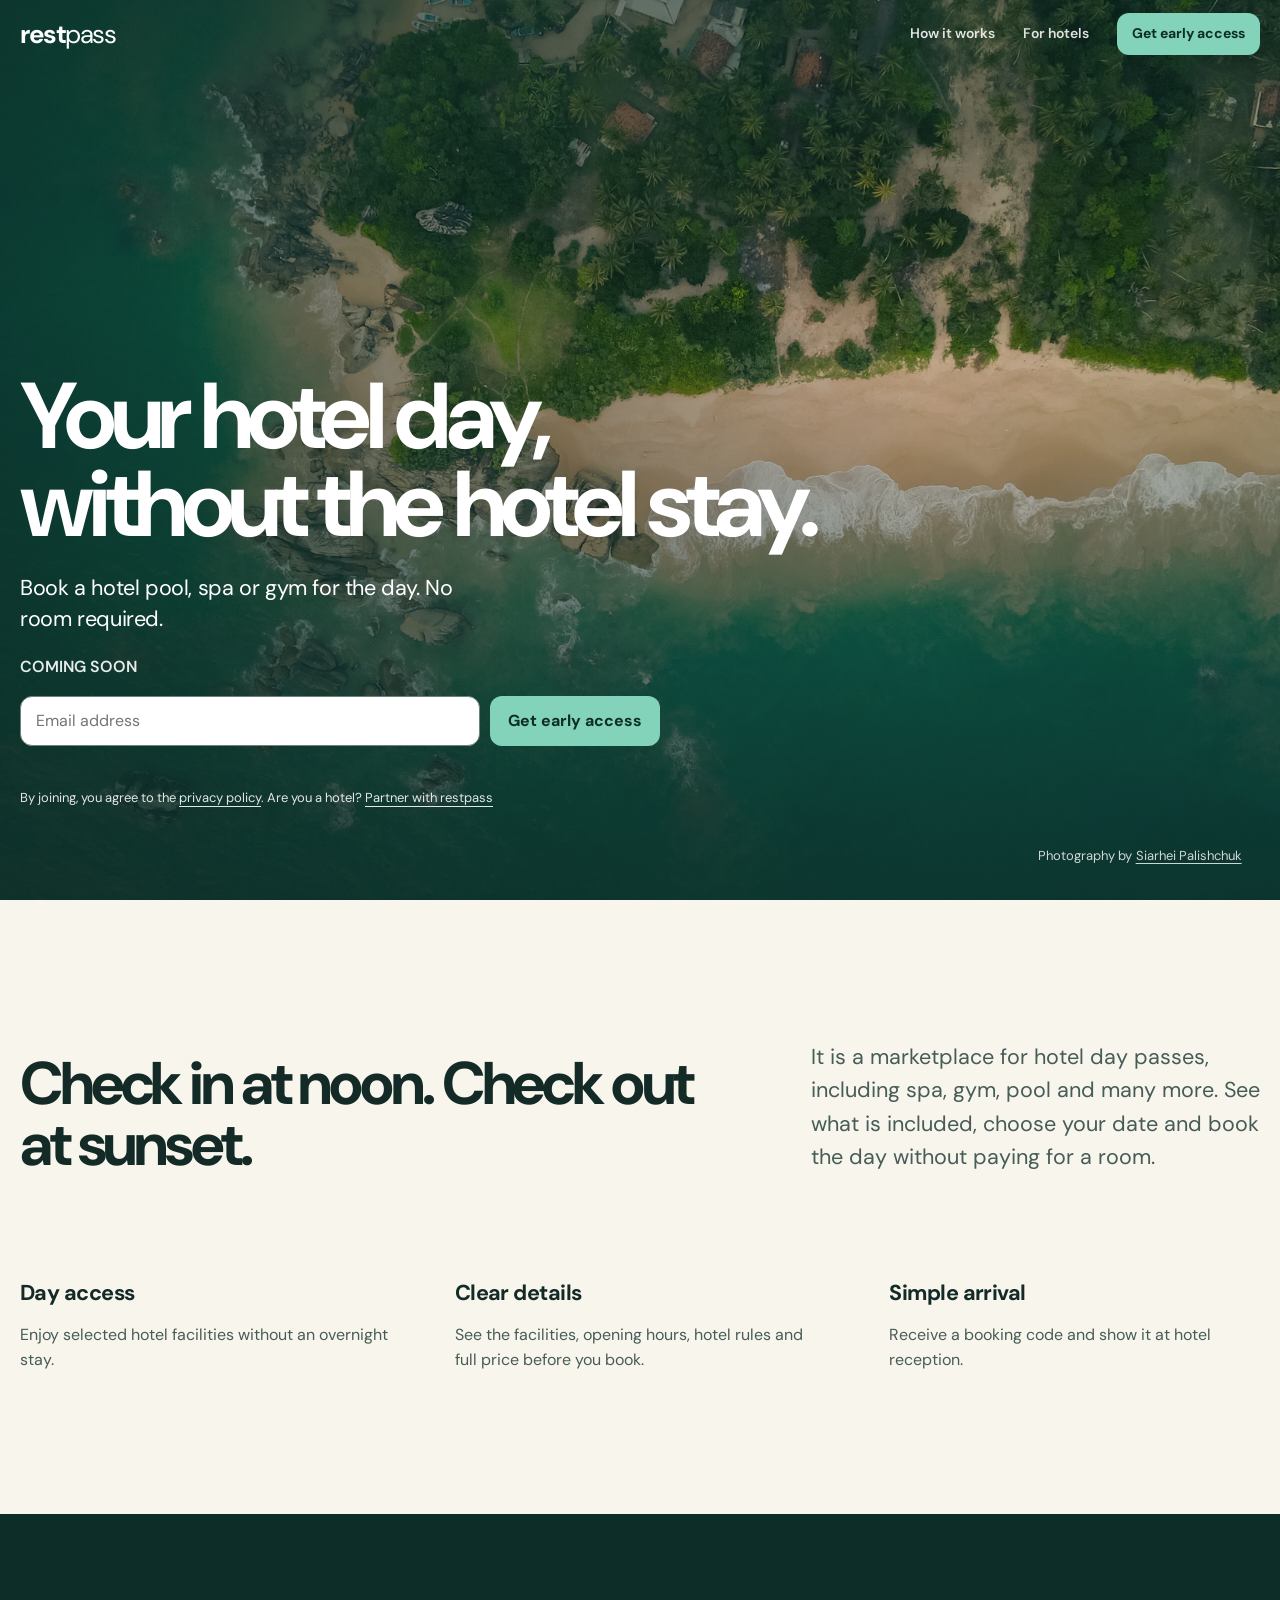
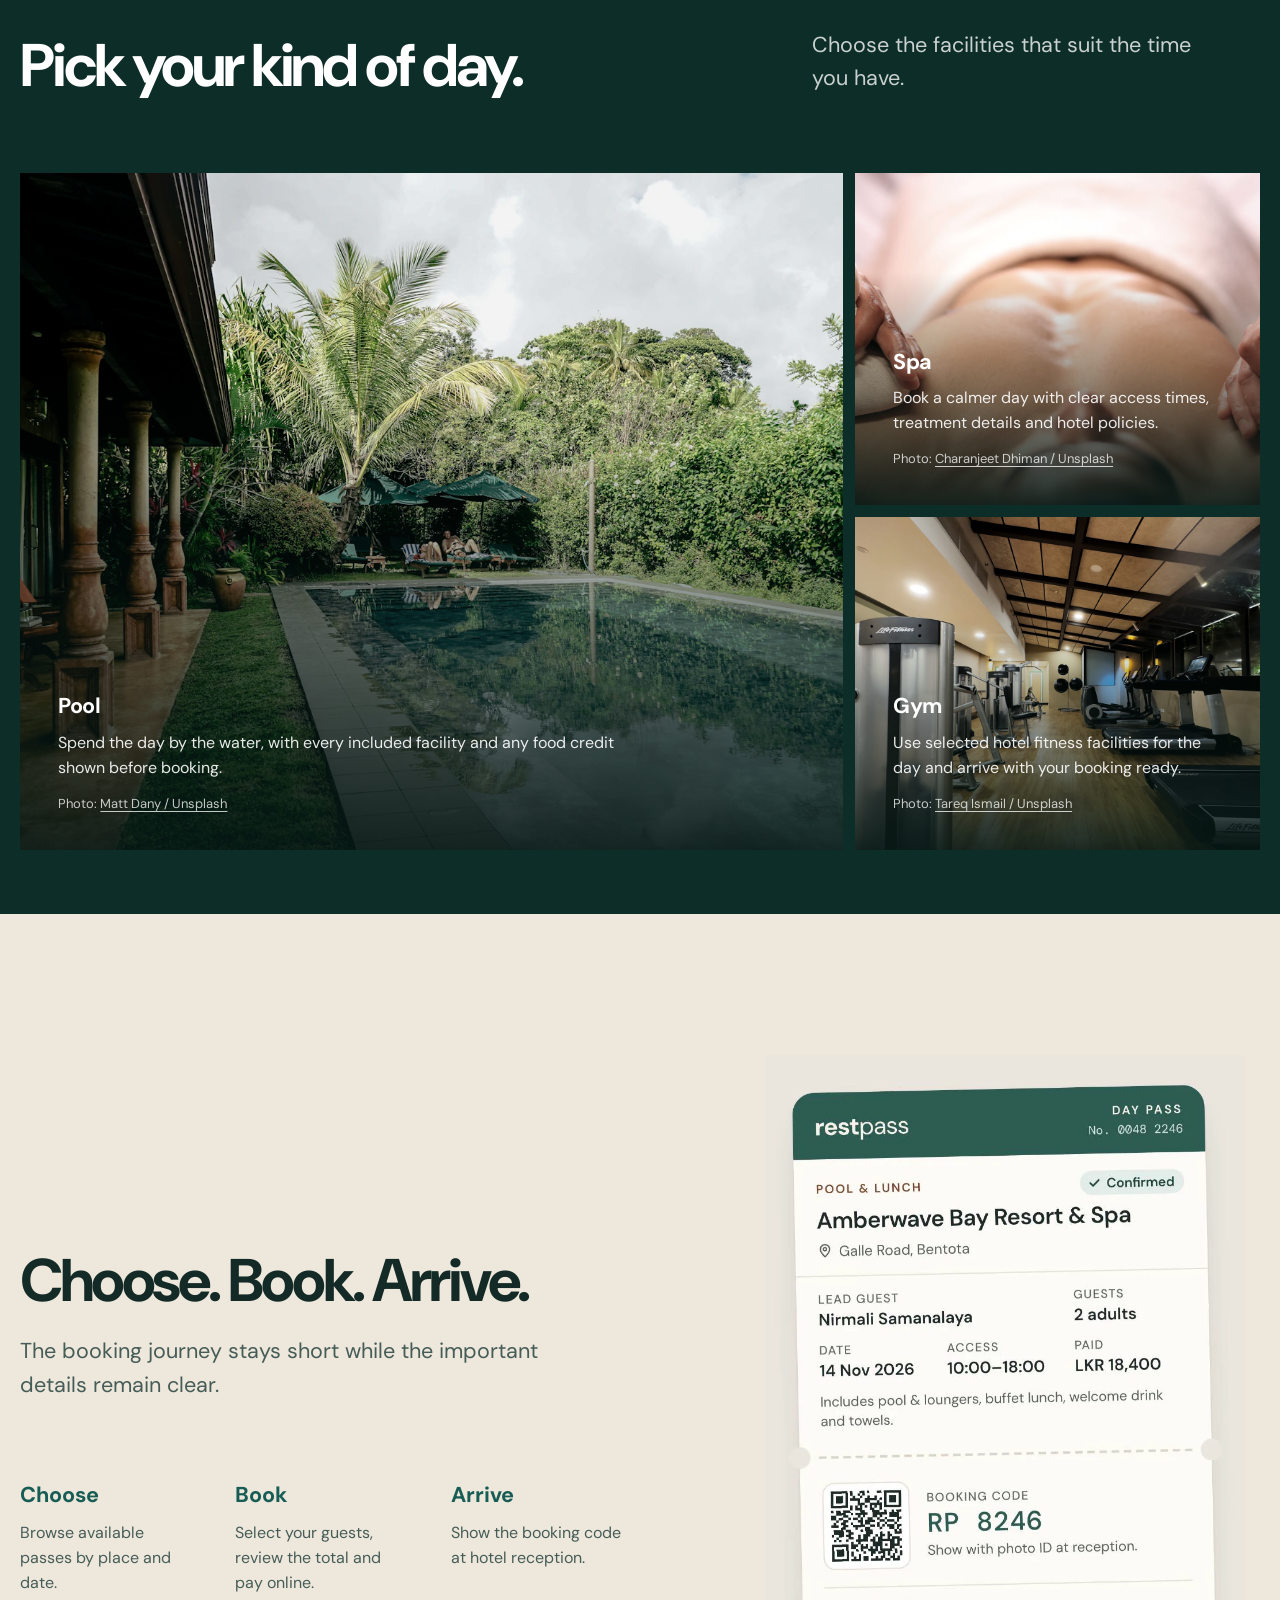
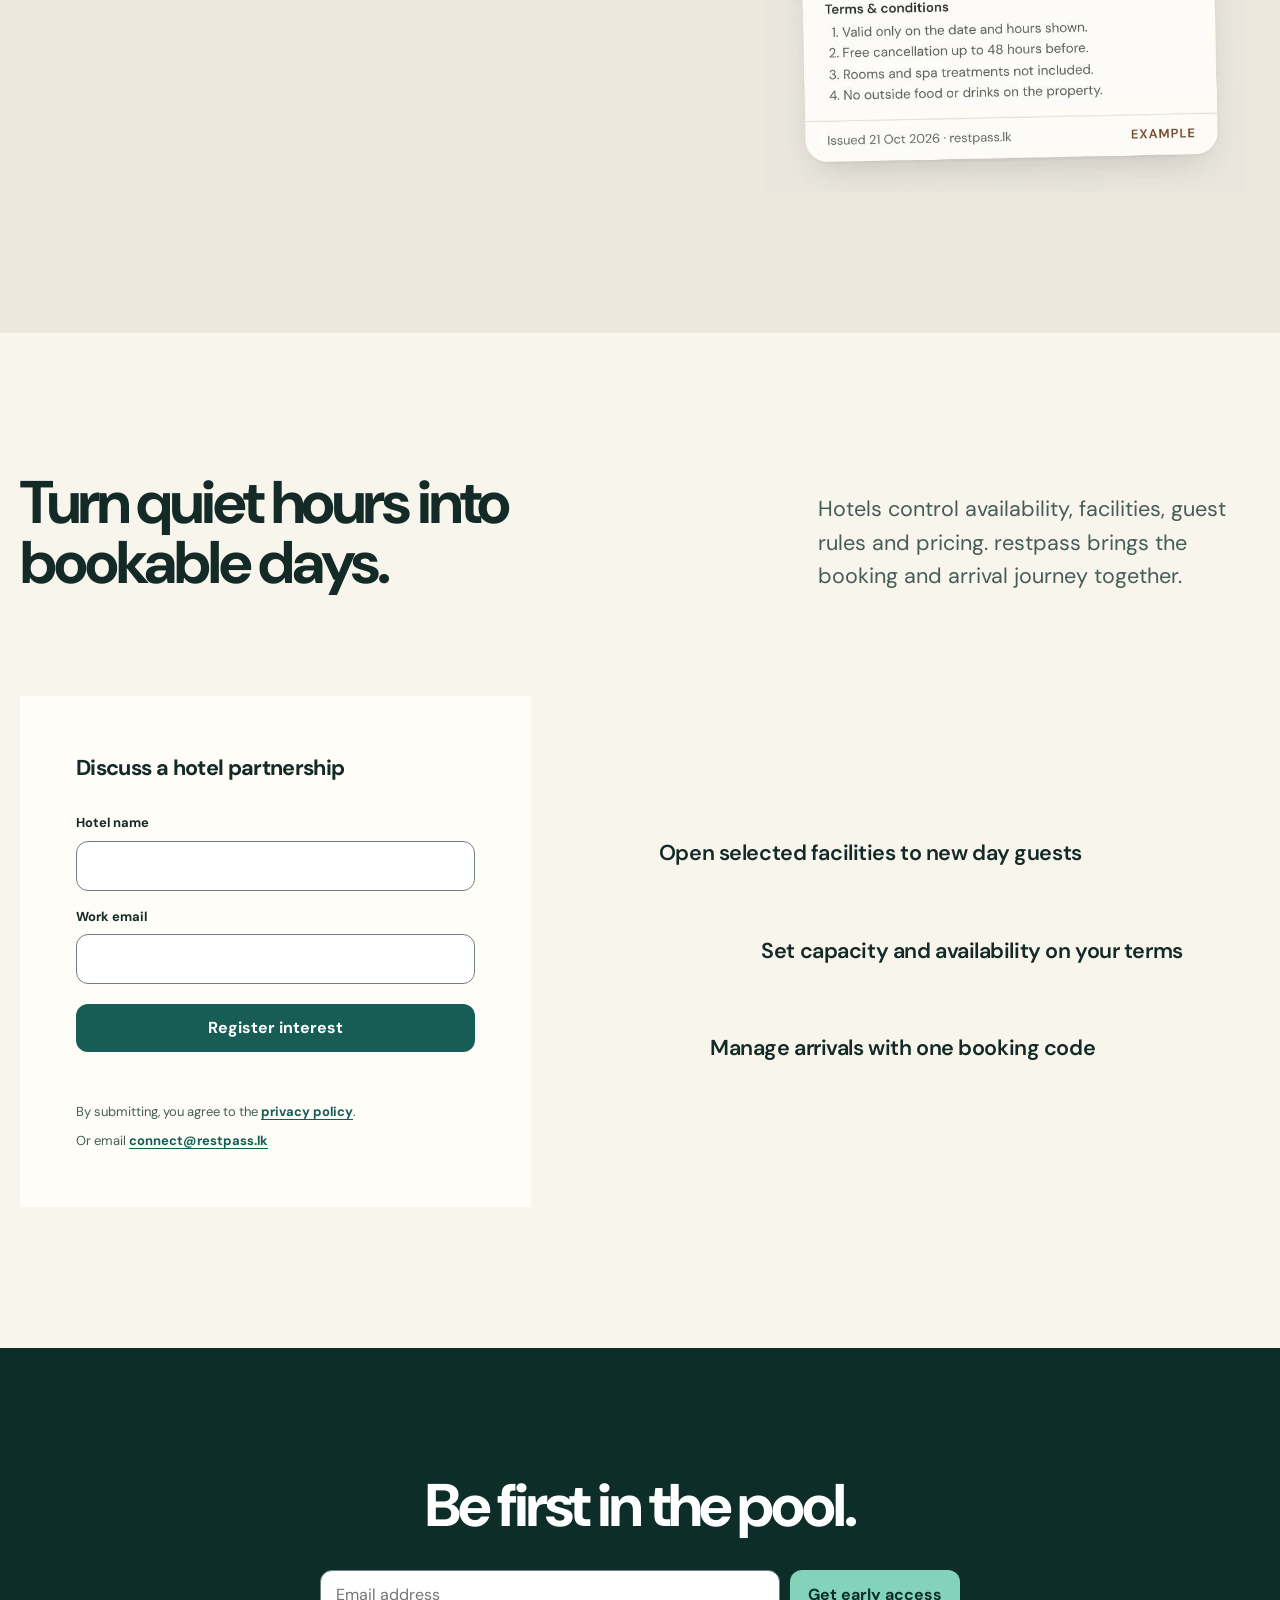
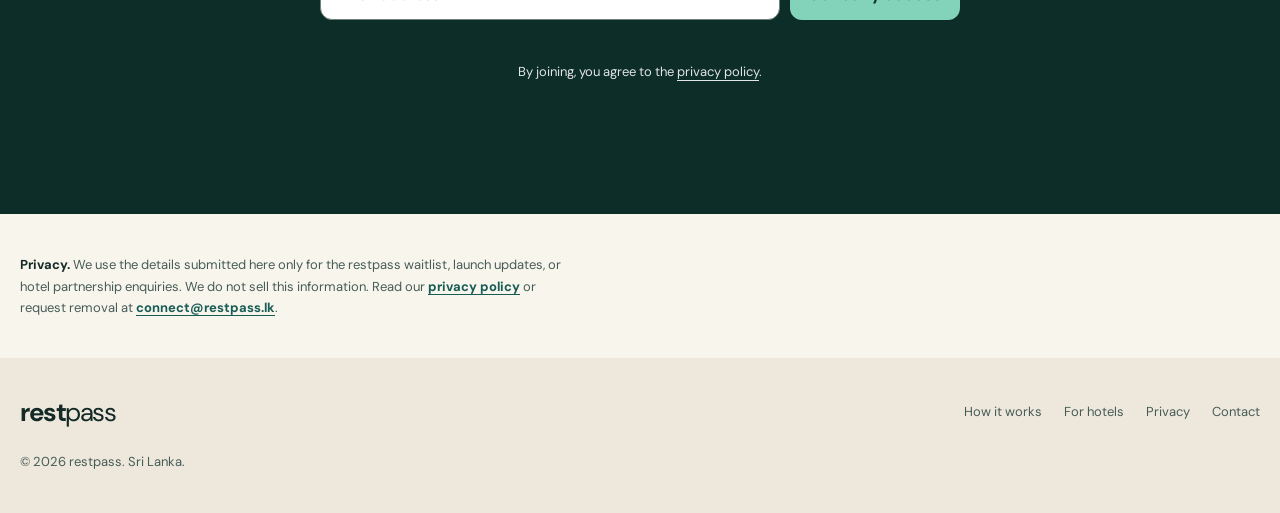
==== commit 458cff4e: "feat: use realistic example day pass" ====
--- a/index.html
+++ b/index.html
@@ -261,29 +261,14 @@
       display: block; margin-bottom: .55rem; color: var(--brand); font-size: var(--lead);
     }
     .booking-step span { display: block; color: var(--muted); }
-    .booking-visual { position: relative; min-height: 32rem; display: grid; place-items: center; }
-    .confirmation {
-      position: relative; width: min(100%,25rem); padding: clamp(1.75rem,4vw,2.6rem);
-      border-radius: 1.125rem;
-      background: var(--paper); transform: rotate(-1.5deg);
-    }
-    .confirmation-label {
-      display: inline-block; margin-bottom: clamp(2.75rem,7vw,5rem);
-      color: #6f4227; font-size: var(--small); font-weight: 700;
-    }
-    .confirmation-mark {
-      width: 2.25rem; height: 2.25rem; display: grid; place-items: center;
-      margin-bottom: 1.125rem; border-radius: 50%; background: var(--brand); color: var(--white);
-    }
-    .confirmation-mark svg { width: 1rem; height: 1rem; }
-    .confirmation h3 { margin: 0; font-size: var(--lead); letter-spacing: -.035em; }
-    .confirmation p { margin: .45rem 0 0; color: var(--muted); }
-    .confirmation-row {
-      display: flex; justify-content: space-between; gap: 1.25rem;
-      margin-top: 1.65rem; padding-top: 1.125rem;
-      color: var(--muted); font-size: var(--small);
-    }
-    .confirmation-row strong { color: var(--ink); font-variant-numeric: tabular-nums; }
+    .booking-visual {
+      position: relative; min-width: 0; margin: 0;
+      display: flex; justify-content: center;
+    }
+    .example-pass-image {
+      display: block; width: min(100%,30rem); height: auto;
+      aspect-ratio: 834 / 1280; object-fit: contain;
+    }
     .hotels { padding: clamp(6rem,11vw,9.5rem) 0; background: var(--page); }
     .hotel-heading {
       display: grid; grid-template-columns: minmax(0,1.1fr) minmax(18rem,.7fr);
@@ -352,7 +337,7 @@
       .experience-pool { grid-column: 1 / -1; grid-row: 1; }
       .experience-spa { grid-column: 1 / span 6; grid-row: 2; }
       .experience-gym { grid-column: 7 / -1; grid-row: 2; }
-      .booking-visual { min-height: 29rem; }
+      .booking-visual { margin-top: 1rem; }
       .hotel-body { grid-template-columns: minmax(18rem,.85fr) 1fr; gap: 4rem; }
     }
     @media (max-width: 620px) {
@@ -388,9 +373,8 @@
       .experience-copy { inset: auto 1.25rem 1.25rem; }
       .experience-spa img { object-position: center 45%; }
       .booking-layout { gap: 3rem; }
-      .booking-visual { min-height: 25rem; }
-      .confirmation { width: min(90%,22rem); padding: 1.6rem; }
-      .confirmation-label { margin-bottom: 2.75rem; }
+      .booking-visual { margin-top: .5rem; }
+      .example-pass-image { width: min(100%,24rem); }
       .hotel-body { grid-template-columns: 1fr; }
       .partner-form { padding: 2rem 1.25rem; }
       .hotel-benefits li, .hotel-benefits li:nth-child(2), .hotel-benefits li:nth-child(3) { margin-left: 0; }
@@ -517,19 +501,17 @@
             <div class="booking-step"><strong>Arrive</strong><span>Show the booking code at hotel reception.</span></div>
           </div>
         </div>
-        <div class="booking-visual" data-reveal aria-label="Example restpass booking confirmation">
-          <div class="confirmation">
-            <span class="confirmation-label">Example pass</span>
-            <div class="confirmation-mark" aria-hidden="true">
-              <svg viewBox="0 0 20 20" fill="none" xmlns="http://www.w3.org/2000/svg">
-                <path d="M5 10.25L8.1 13.35L15.2 6.25" stroke="currentColor" stroke-width="2" stroke-linecap="round" stroke-linejoin="round"/>
-              </svg>
-            </div>
-            <h3>Your day is booked.</h3>
-            <p>Show this code at hotel reception.</p>
-            <div class="confirmation-row"><span>Booking code</span><strong>RP 8246</strong></div>
-          </div>
-        </div>
+        <figure class="booking-visual" data-reveal>
+          <img
+            class="example-pass-image"
+            src="assets/restpass-example-pass-834x1280.webp"
+            alt="Example restpass pool and lunch day pass for Amberwave Bay Resort and Spa"
+            width="834"
+            height="1280"
+            loading="lazy"
+            decoding="async"
+          >
+        </figure>
       </div>
     </section>
     <section class="hotels" id="hotels" aria-labelledby="hotelsTitle">
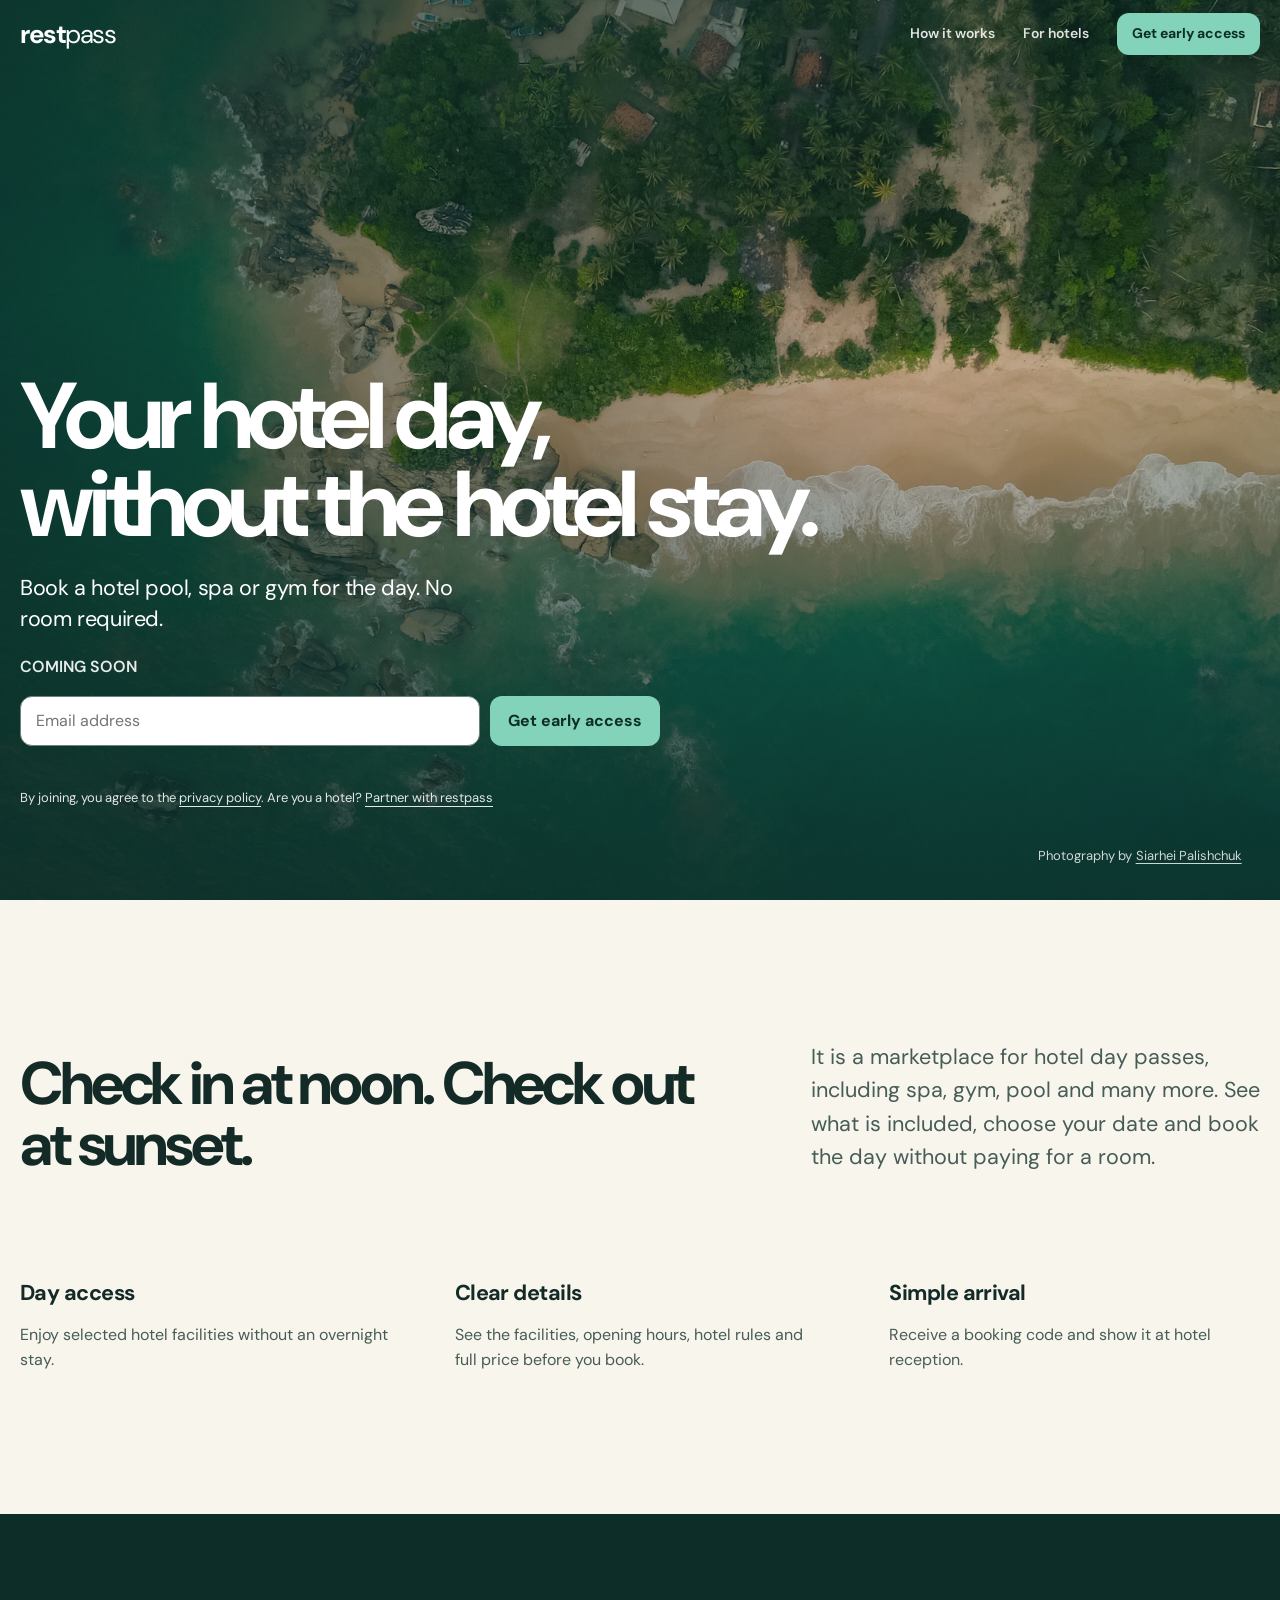
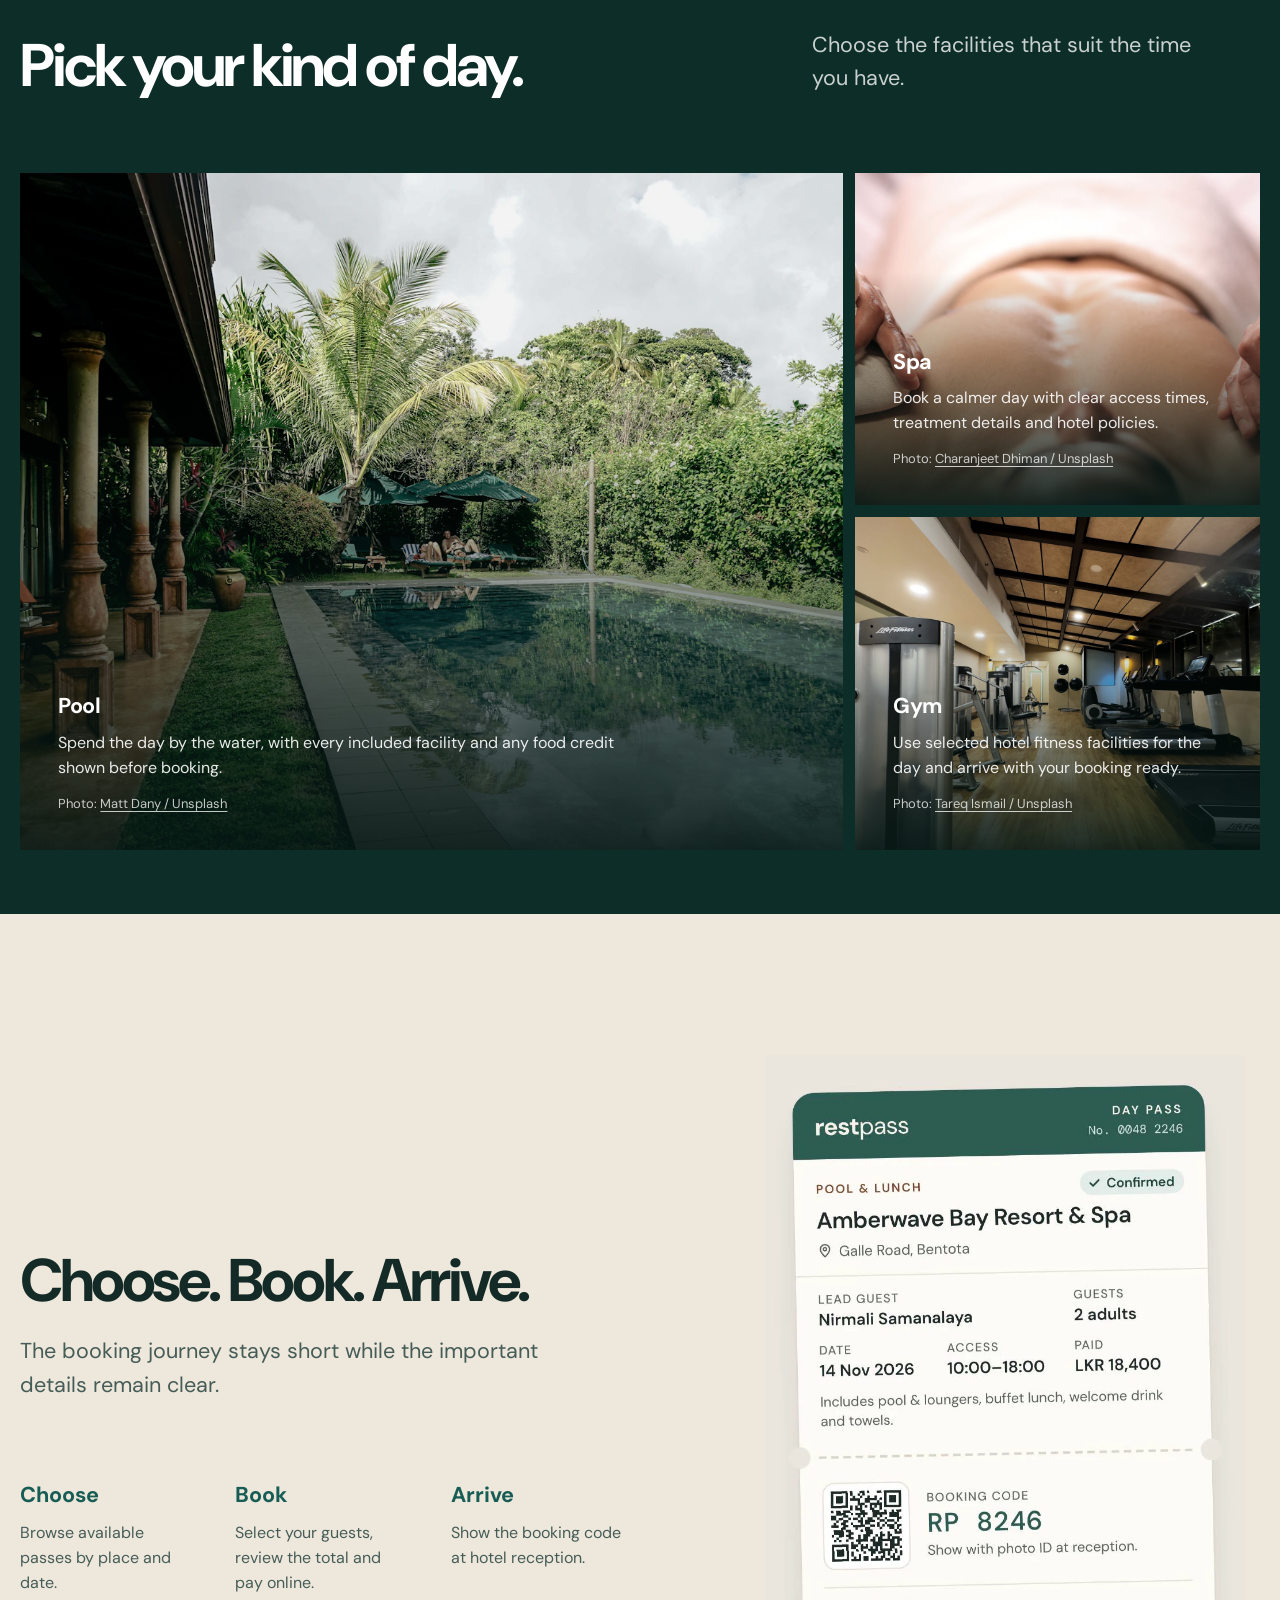
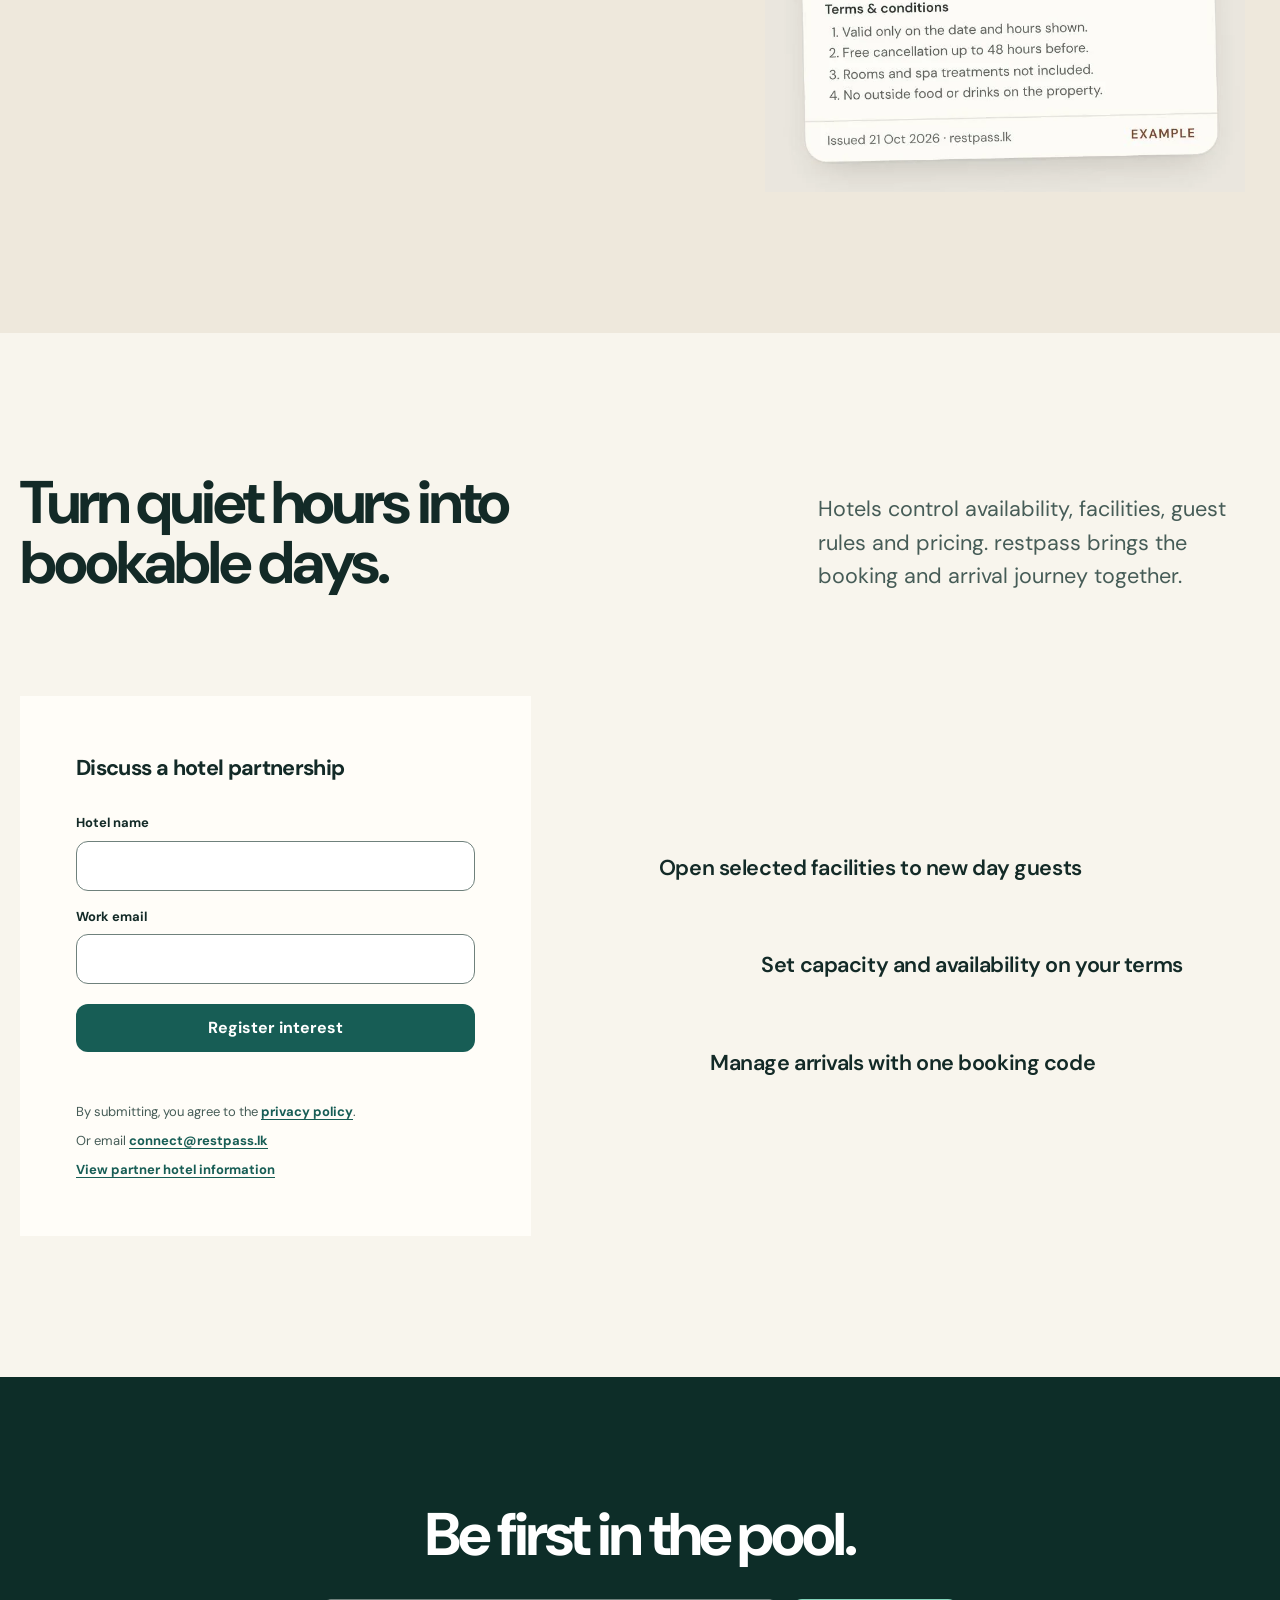
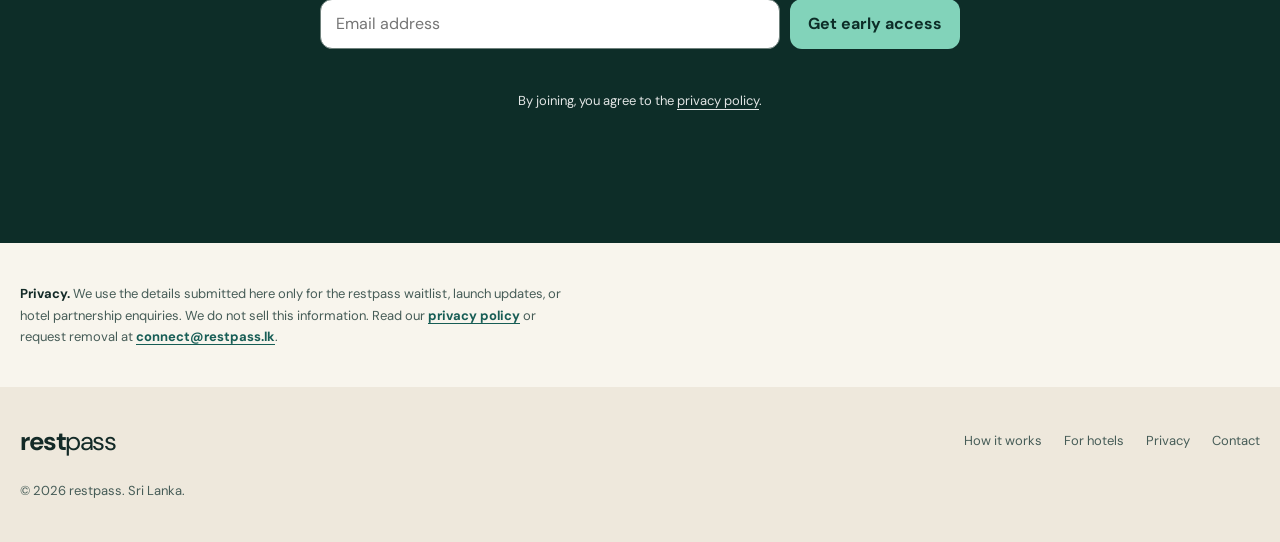
==== commit 86beca71: "feat: publish hotel partner page" ====
--- a/index.html
+++ b/index.html
@@ -398,14 +398,14 @@
       <a class="wordmark" href="#top" aria-label="restpass home"><span class="wordmark-rest">rest</span><span class="wordmark-pass">pass</span></a>
       <nav class="desktop-nav" aria-label="Primary navigation">
         <a class="nav-link" href="#how-it-works">How it works</a>
-        <a class="nav-link" href="#hotels">For hotels</a>
+        <a class="nav-link" href="partners/">For hotels</a>
         <a class="button nav-cta" href="#early-access">Get early access</a>
       </nav>
       <button class="menu-button" id="menuButton" type="button" aria-expanded="false" aria-controls="mobileMenu" aria-label="Open navigation"><span></span></button>
     </div>
     <nav class="mobile-menu" id="mobileMenu" aria-label="Mobile navigation">
       <a href="#how-it-works">How it works</a>
-      <a href="#hotels">For hotels</a>
+      <a href="partners/">For hotels</a>
       <a class="button" href="#early-access">Get early access</a>
     </nav>
     <button class="menu-scrim" id="menuScrim" type="button" aria-label="Close navigation"></button>
@@ -430,7 +430,7 @@
           <button class="button" type="submit">Get early access</button>
         </form>
         <p class="form-status" aria-live="polite"></p>
-        <p class="form-note">By joining, you agree to the <a href="privacy.html">privacy policy</a>. Are you a hotel? <a href="#hotels">Partner with restpass</a></p>
+        <p class="form-note">By joining, you agree to the <a href="privacy.html">privacy policy</a>. Are you a hotel? <a href="partners/">Partner with restpass</a></p>
       </div>
       <div class="photo-credit">Photography by <a href="https://unsplash.com/@smeshny?utm_source=restpass&amp;utm_medium=referral" target="_blank" rel="noopener noreferrer">Siarhei Palishchuk</a></div>
     </section>
@@ -530,6 +530,7 @@
             <p class="form-status" aria-live="polite"></p>
             <p class="direct-contact">By submitting, you agree to the <a href="privacy.html">privacy policy</a>.</p>
             <p class="direct-contact">Or email <a href="mailto:connect@restpass.lk">connect@restpass.lk</a></p>
+            <p class="direct-contact"><a href="partners/">View partner hotel information</a></p>
           </form>
           <ul class="hotel-benefits" data-reveal>
             <li>Open selected facilities to new day guests</li>
@@ -564,7 +565,7 @@
         <a class="wordmark" href="#top" aria-label="restpass home"><span class="wordmark-rest">rest</span><span class="wordmark-pass">pass</span></a>
         <nav class="footer-links" aria-label="Footer navigation">
           <a href="#how-it-works">How it works</a>
-          <a href="#hotels">For hotels</a>
+          <a href="partners/">For hotels</a>
           <a href="privacy.html">Privacy</a>
           <a href="mailto:connect@restpass.lk">Contact</a>
         </nav>
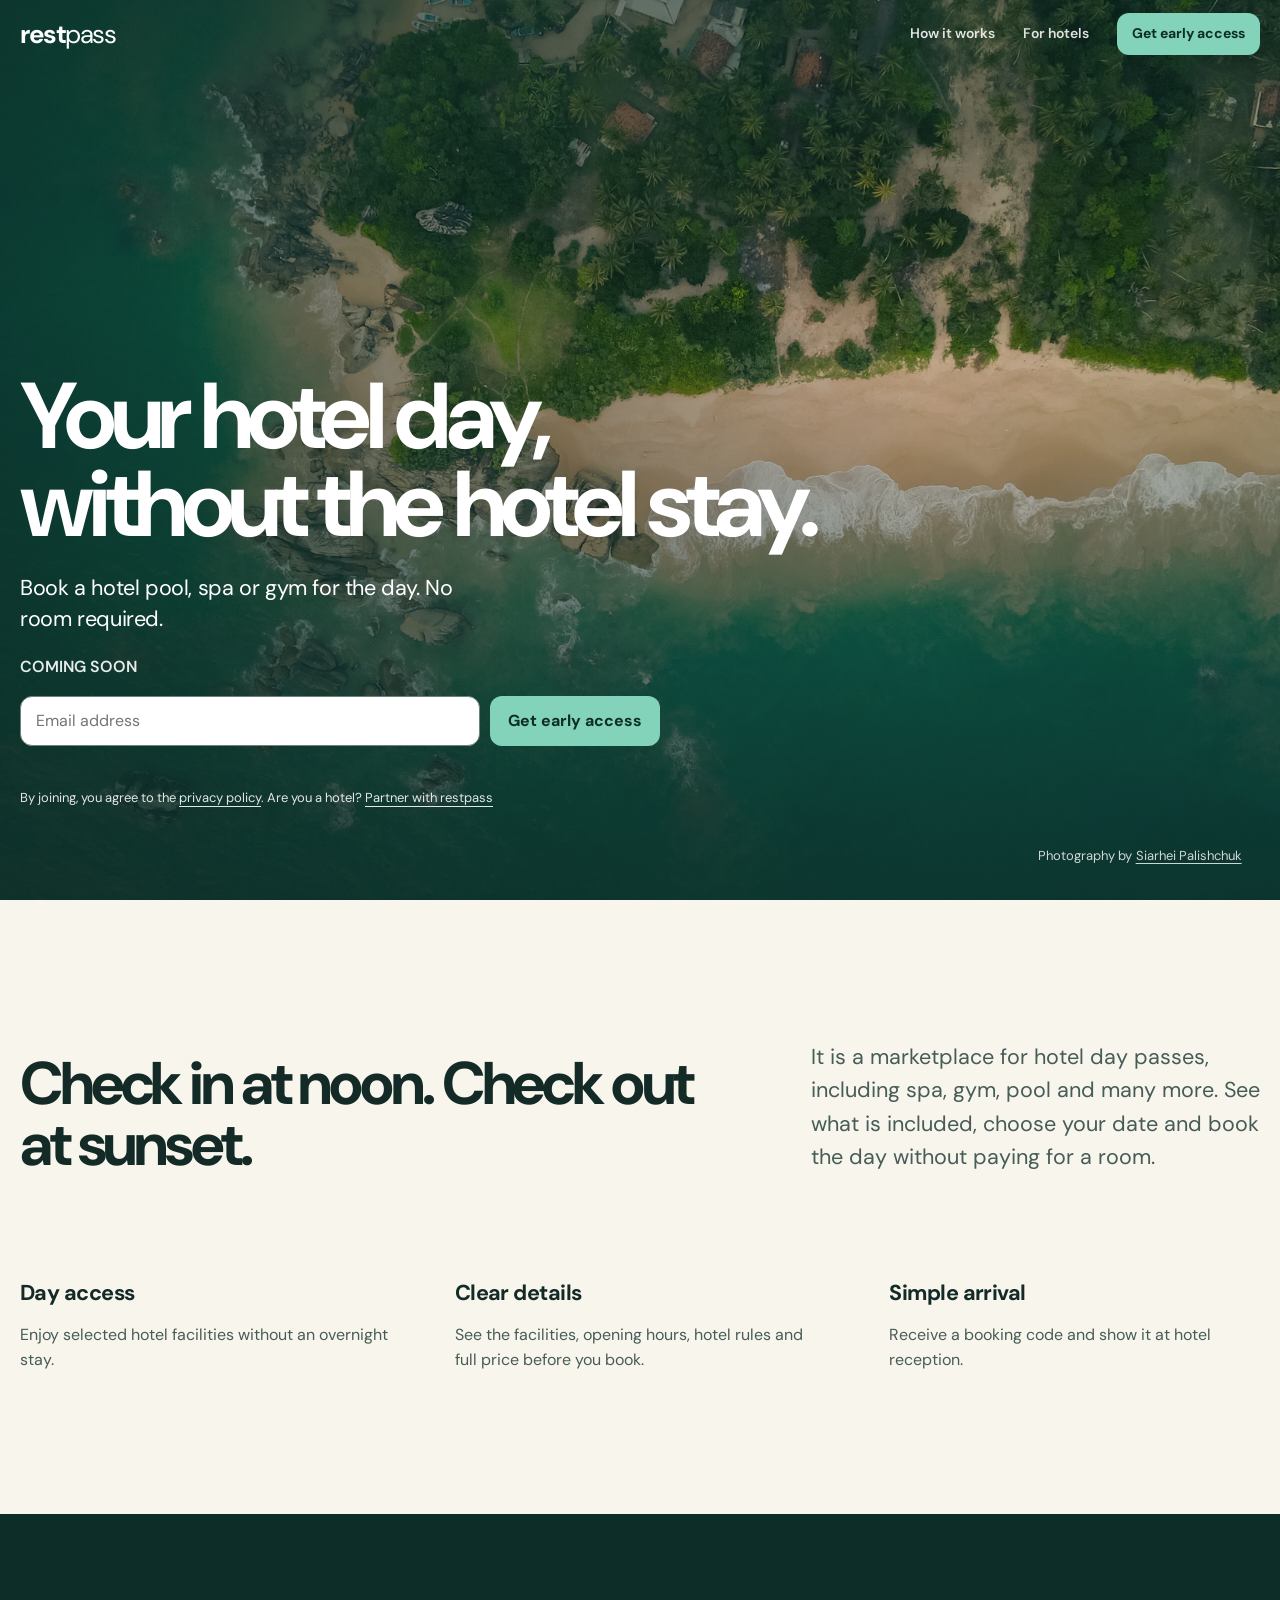
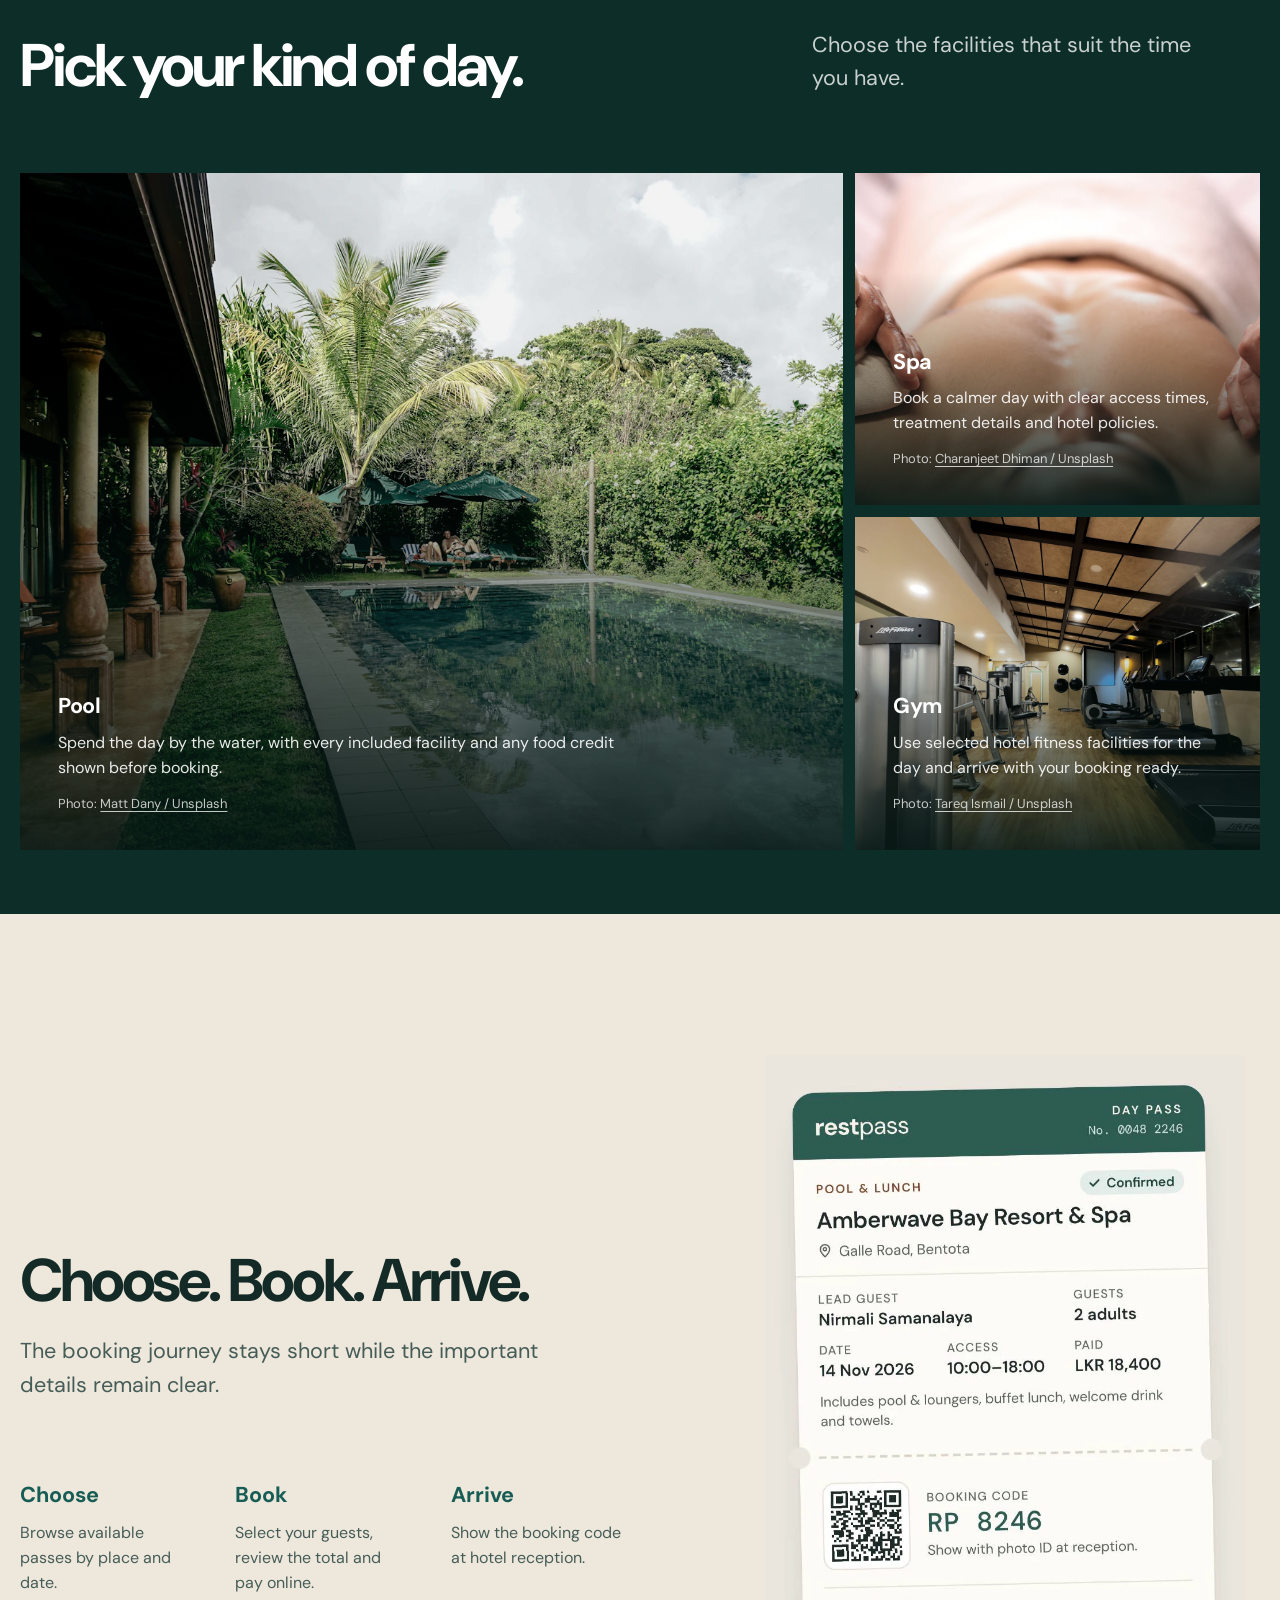
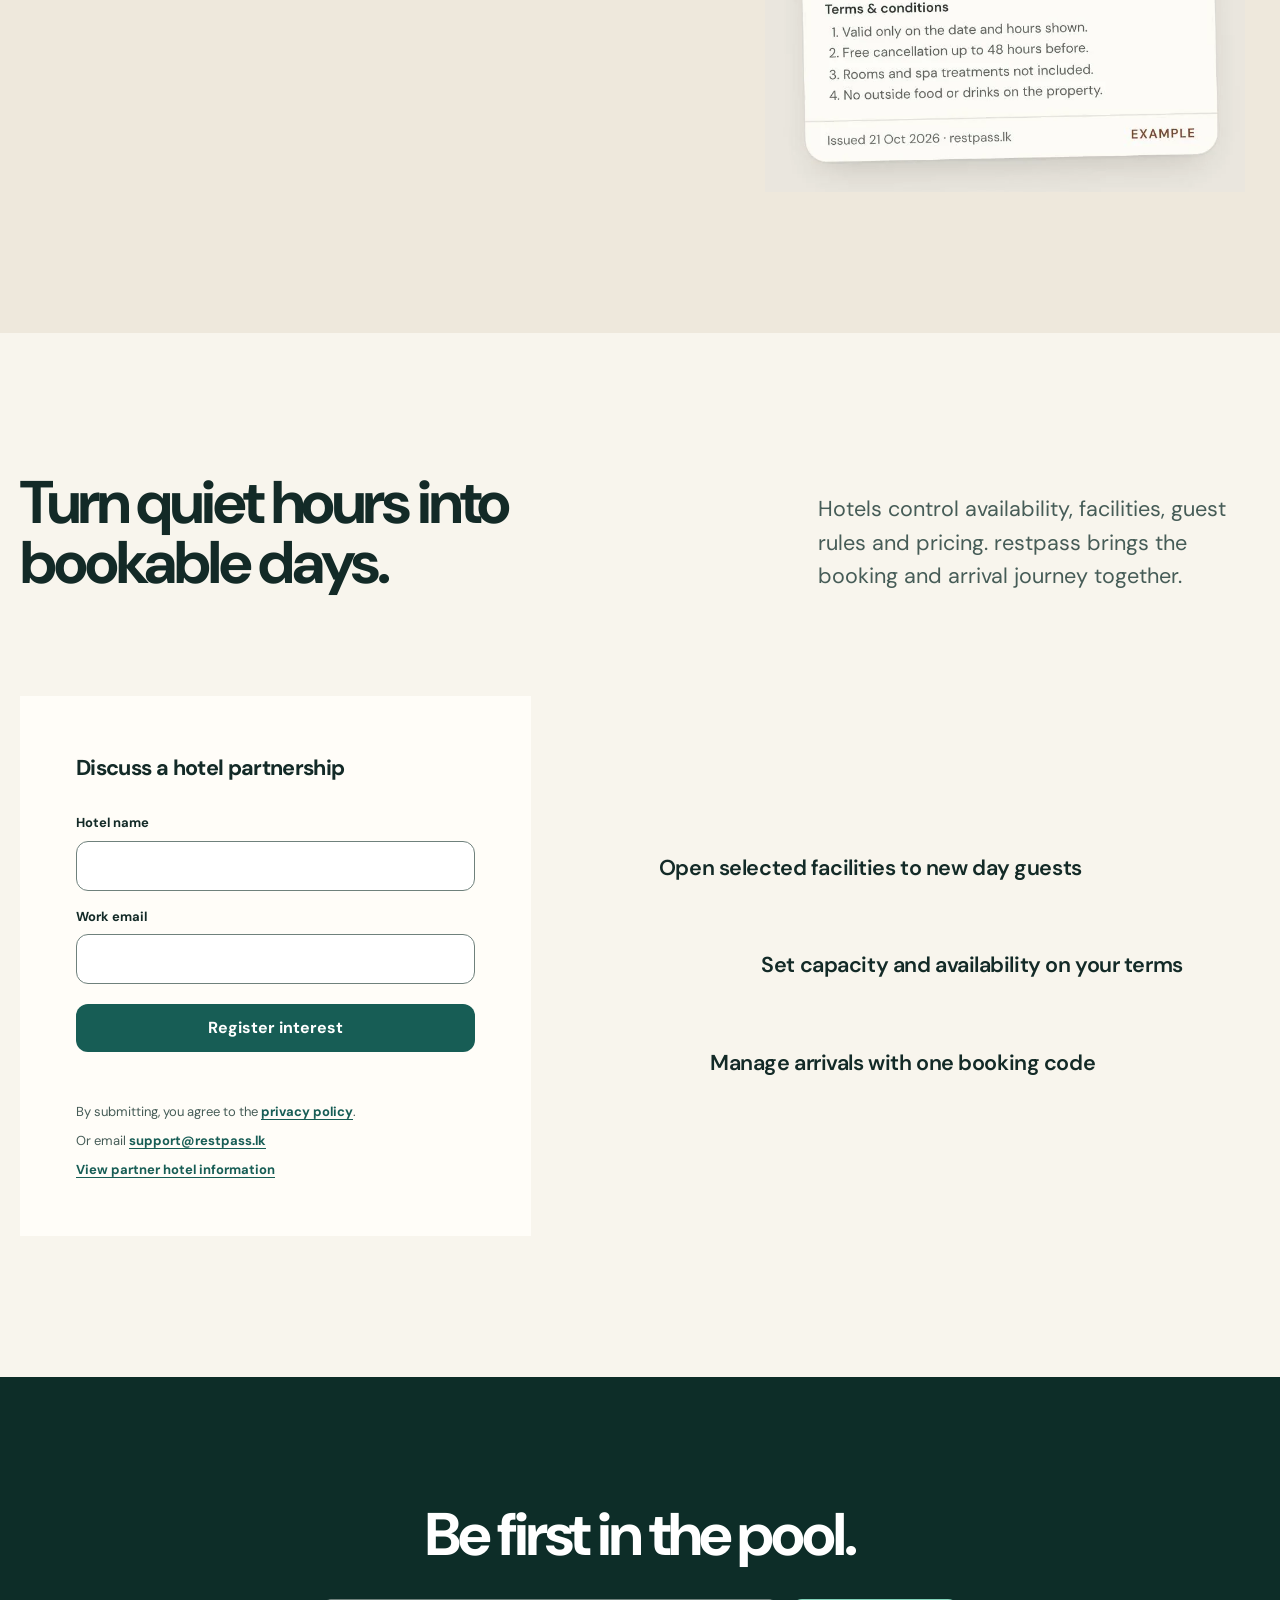
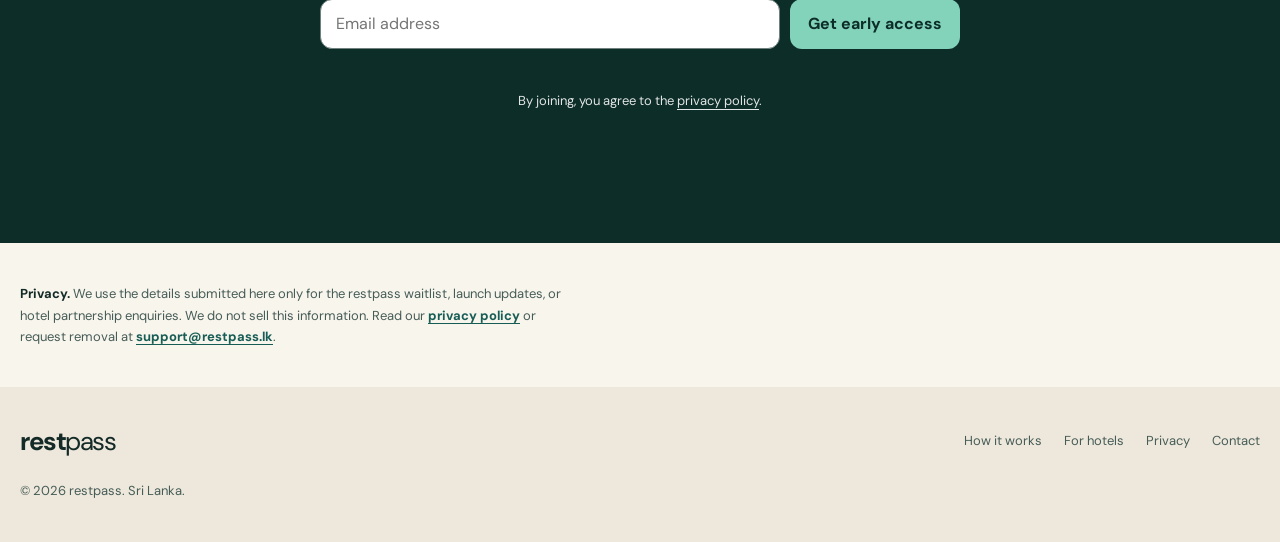
==== commit 5d45f8bb: "chore: publish RestPass support email address" ====
--- a/index.html
+++ b/index.html
@@ -23,7 +23,7 @@
   <link href="https://fonts.googleapis.com/css2?family=DM+Sans:wght@400;500;600;700&display=swap" rel="stylesheet">
   <script>document.documentElement.classList.add('js');</script>
   <script type="application/ld+json">
-    {"@context":"https://schema.org","@type":"Organization","name":"restpass","url":"https://www.restpass.lk/","email":"connect@restpass.lk"}
+    {"@context":"https://schema.org","@type":"Organization","name":"restpass","url":"https://www.restpass.lk/","email":"support@restpass.lk"}
   </script>
   <style>
     :root {
@@ -529,7 +529,7 @@
             <button class="button" type="submit">Register interest</button>
             <p class="form-status" aria-live="polite"></p>
             <p class="direct-contact">By submitting, you agree to the <a href="privacy.html">privacy policy</a>.</p>
-            <p class="direct-contact">Or email <a href="mailto:connect@restpass.lk">connect@restpass.lk</a></p>
+            <p class="direct-contact">Or email <a href="mailto:support@restpass.lk">support@restpass.lk</a></p>
             <p class="direct-contact"><a href="partners/">View partner hotel information</a></p>
           </form>
           <ul class="hotel-benefits" data-reveal>
@@ -555,7 +555,7 @@
     </section>
     <section class="privacy-note" id="privacy" aria-label="Privacy notice">
       <div class="shell">
-        <p><strong>Privacy.</strong> We use the details submitted here only for the restpass waitlist, launch updates, or hotel partnership enquiries. We do not sell this information. Read our <a href="privacy.html">privacy policy</a> or request removal at <a href="mailto:connect@restpass.lk">connect@restpass.lk</a>.</p>
+        <p><strong>Privacy.</strong> We use the details submitted here only for the restpass waitlist, launch updates, or hotel partnership enquiries. We do not sell this information. Read our <a href="privacy.html">privacy policy</a> or request removal at <a href="mailto:support@restpass.lk">support@restpass.lk</a>.</p>
       </div>
     </section>
   </main>
@@ -567,7 +567,7 @@
           <a href="#how-it-works">How it works</a>
           <a href="partners/">For hotels</a>
           <a href="privacy.html">Privacy</a>
-          <a href="mailto:connect@restpass.lk">Contact</a>
+          <a href="mailto:support@restpass.lk">Contact</a>
         </nav>
       </div>
       <p class="copyright">© 2026 restpass. Sri Lanka.</p>
@@ -651,7 +651,7 @@
         status.dataset.state = 'success';
         form.reset();
       } catch (error) {
-        status.innerHTML = 'We could not add you right now. Email <a href="mailto:connect@restpass.lk">connect@restpass.lk</a>.';
+        status.innerHTML = 'We could not add you right now. Email <a href="mailto:support@restpass.lk">support@restpass.lk</a>.';
         status.dataset.state = 'error';
       } finally {
         submit.disabled = false;
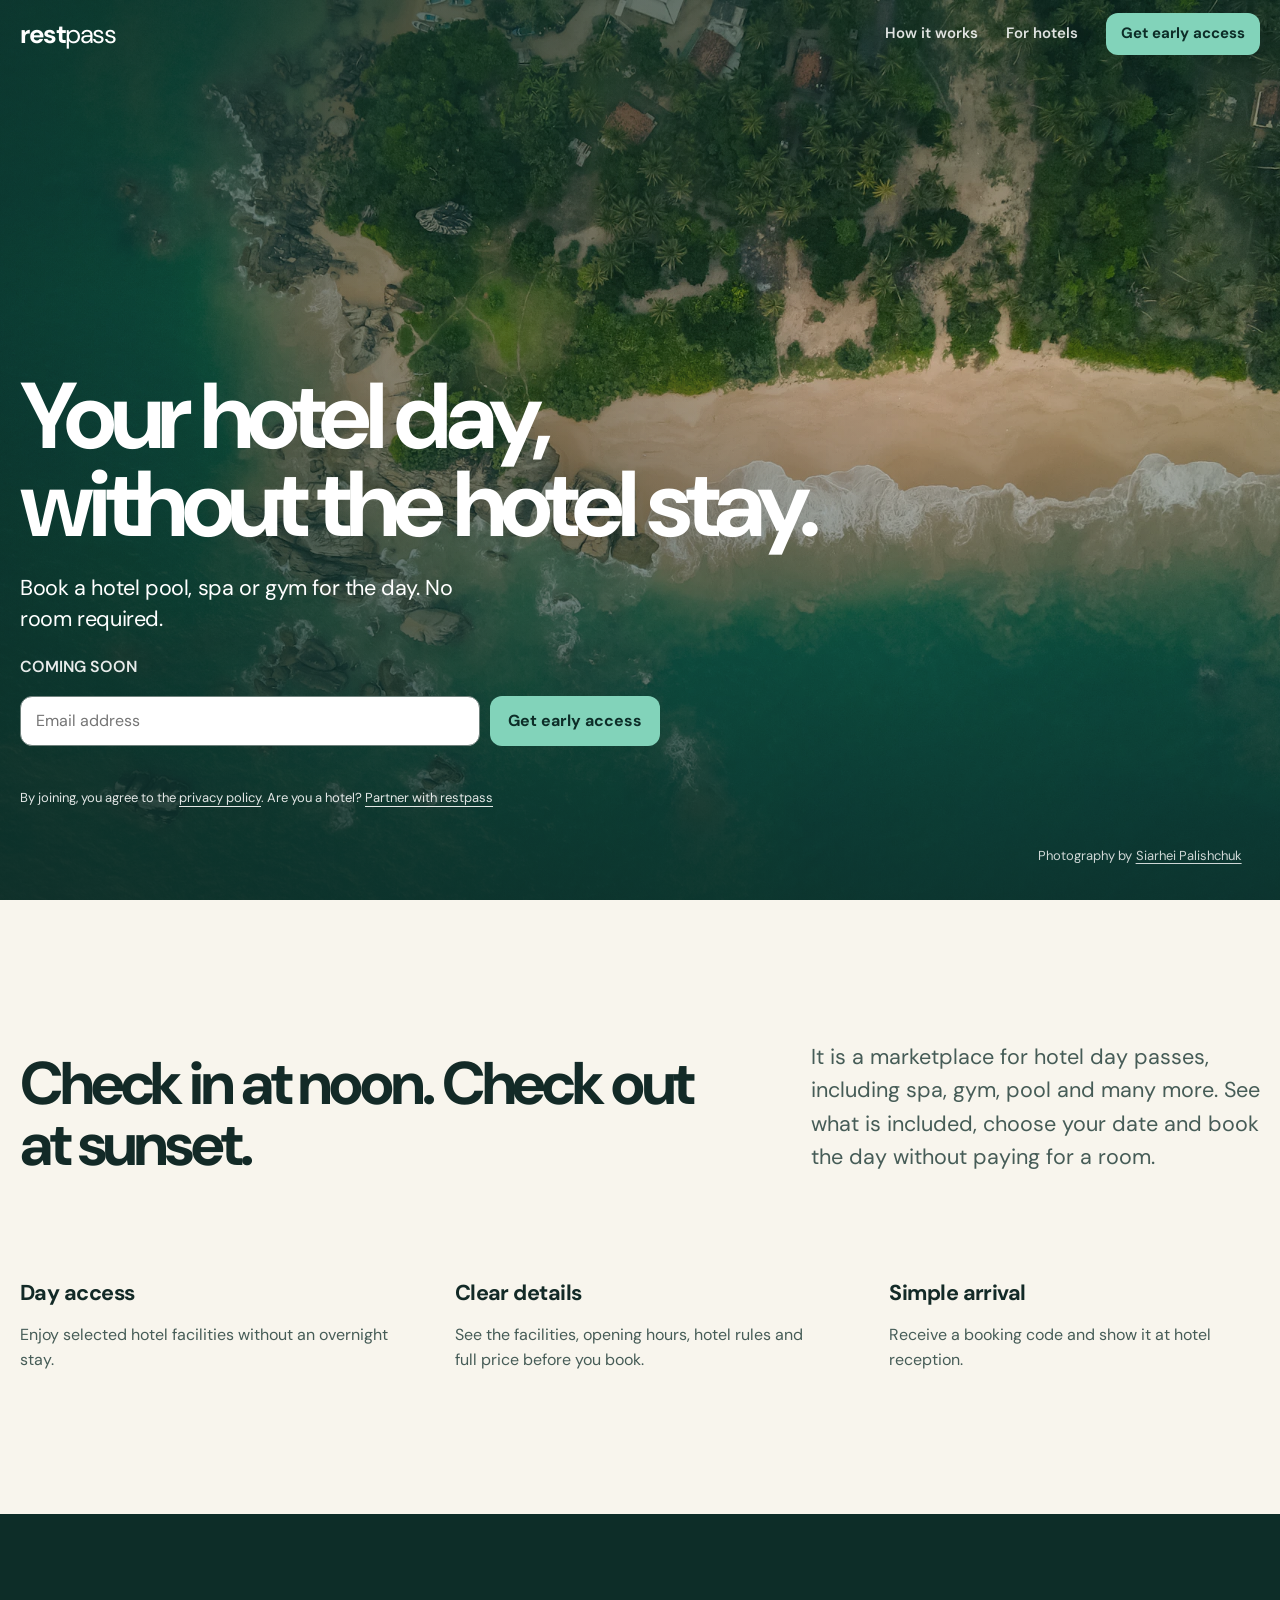
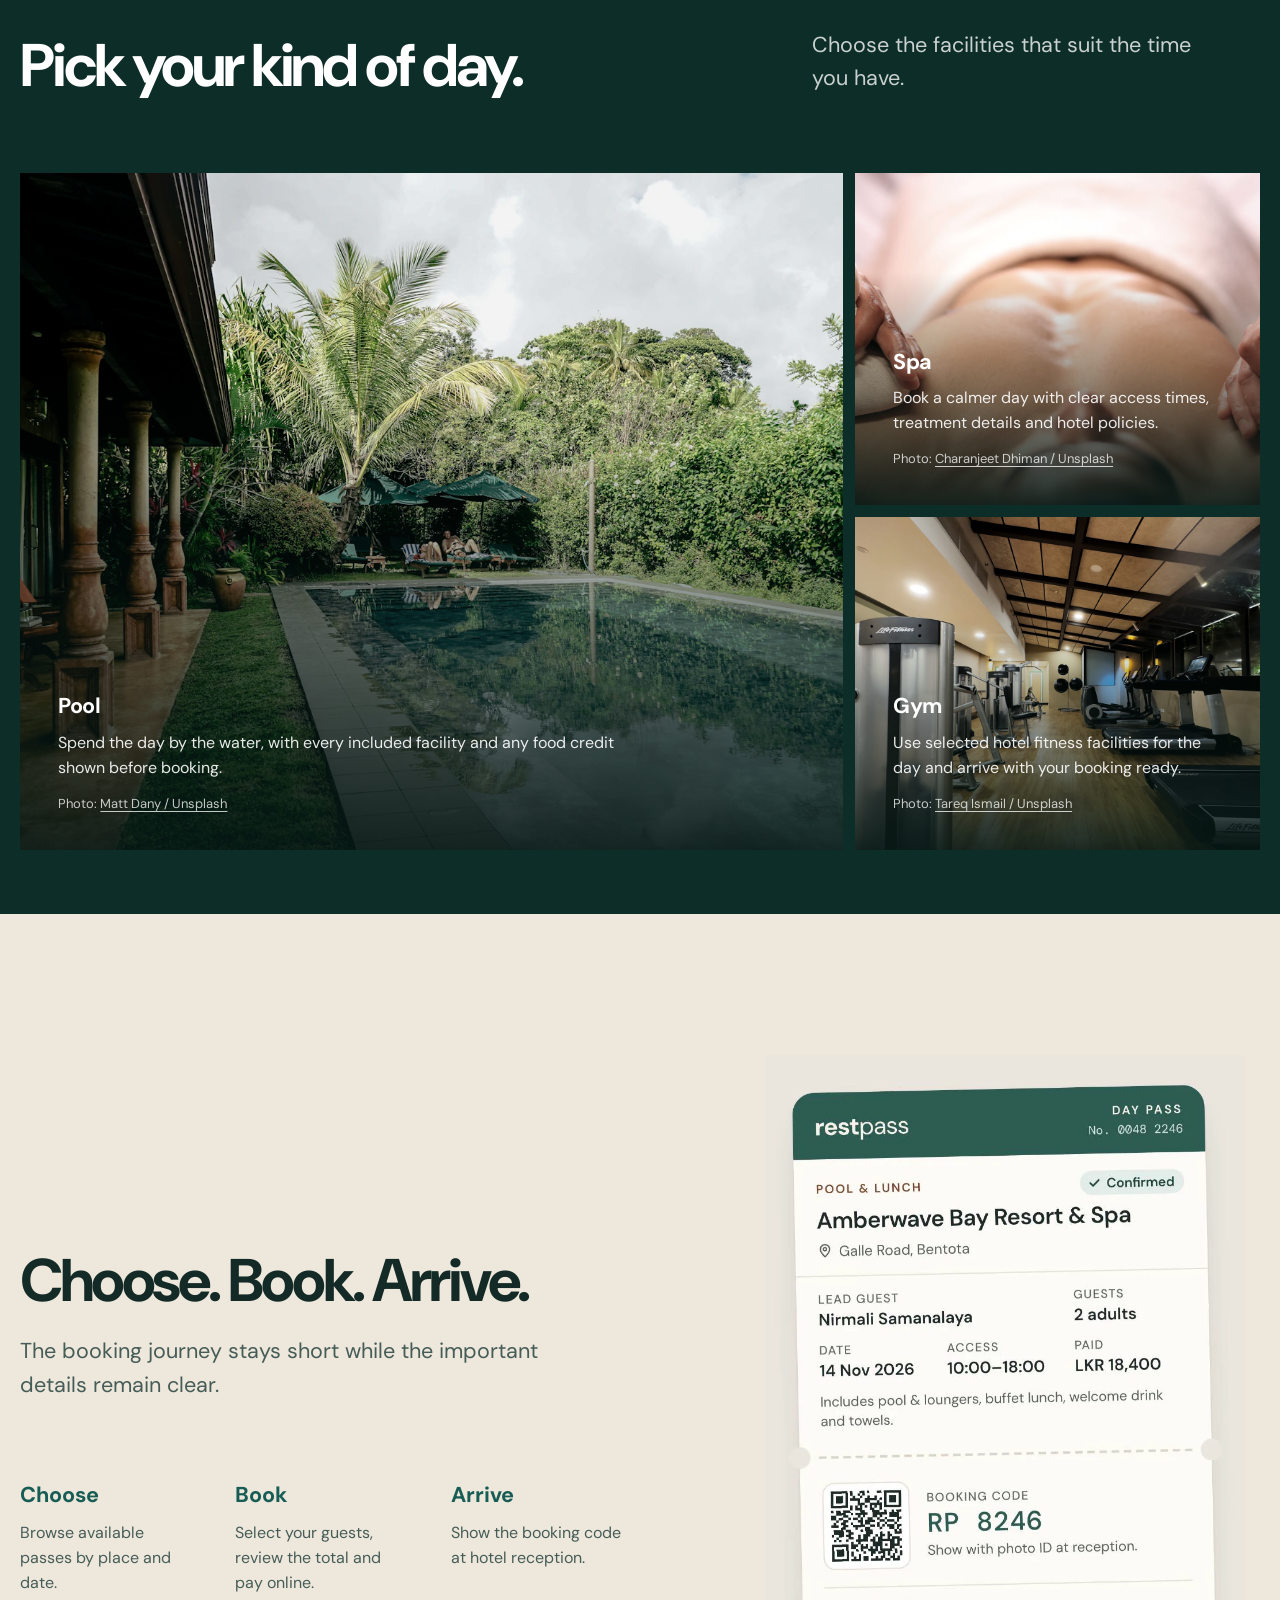
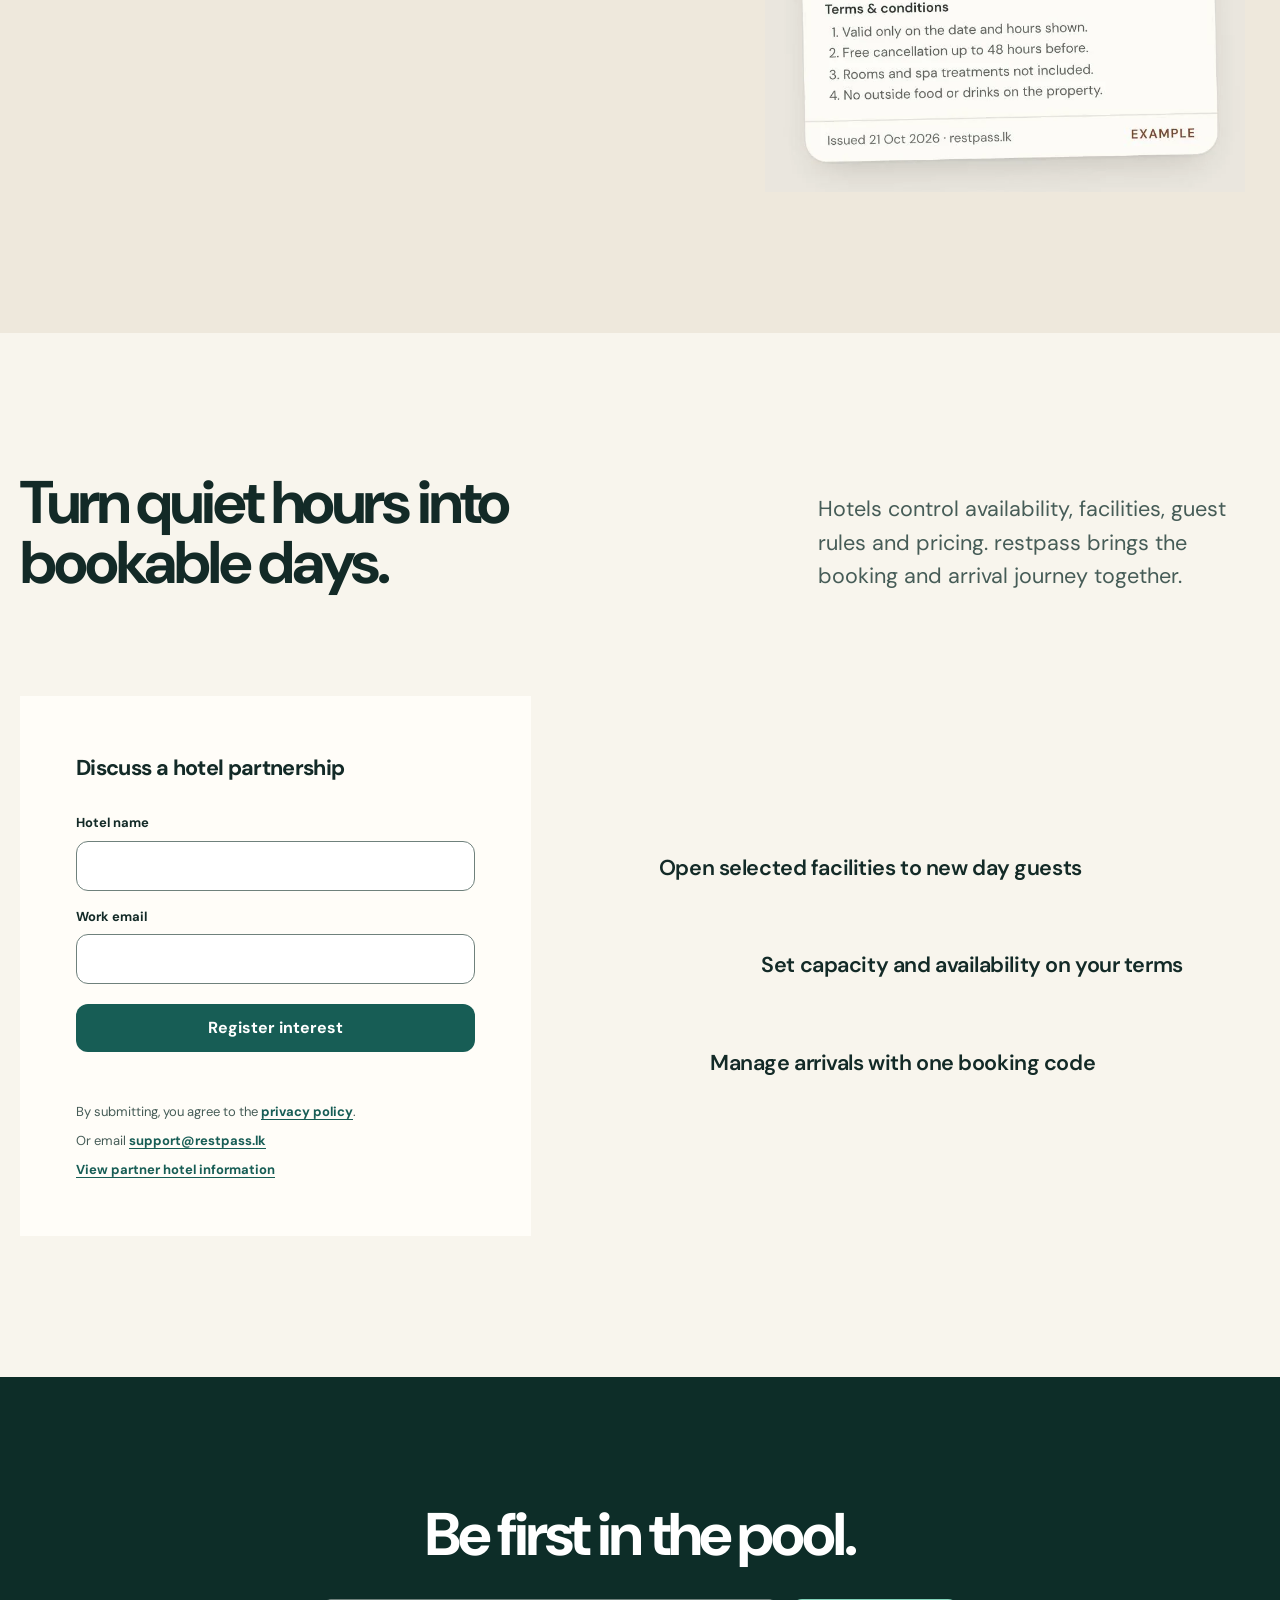
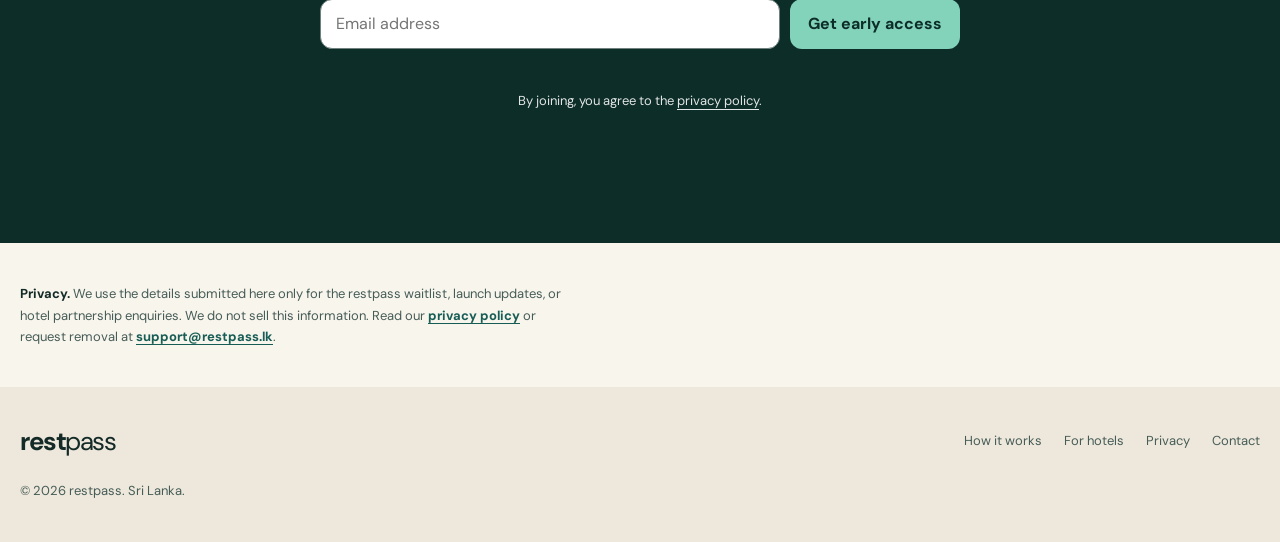
==== commit e8593a46: "fix: align landing header type size" ====
--- a/index.html
+++ b/index.html
@@ -85,7 +85,7 @@
     .wordmark-pass { font-weight: 400; }
     .desktop-nav {
       display: flex; align-items: center; gap: 1.75rem; margin-left: auto;
-      font-size: .875rem; font-weight: 600;
+      font-size: .9375rem; font-weight: 600;
     }
     .nav-link { opacity: .86; }
     .nav-link:hover { opacity: 1; }
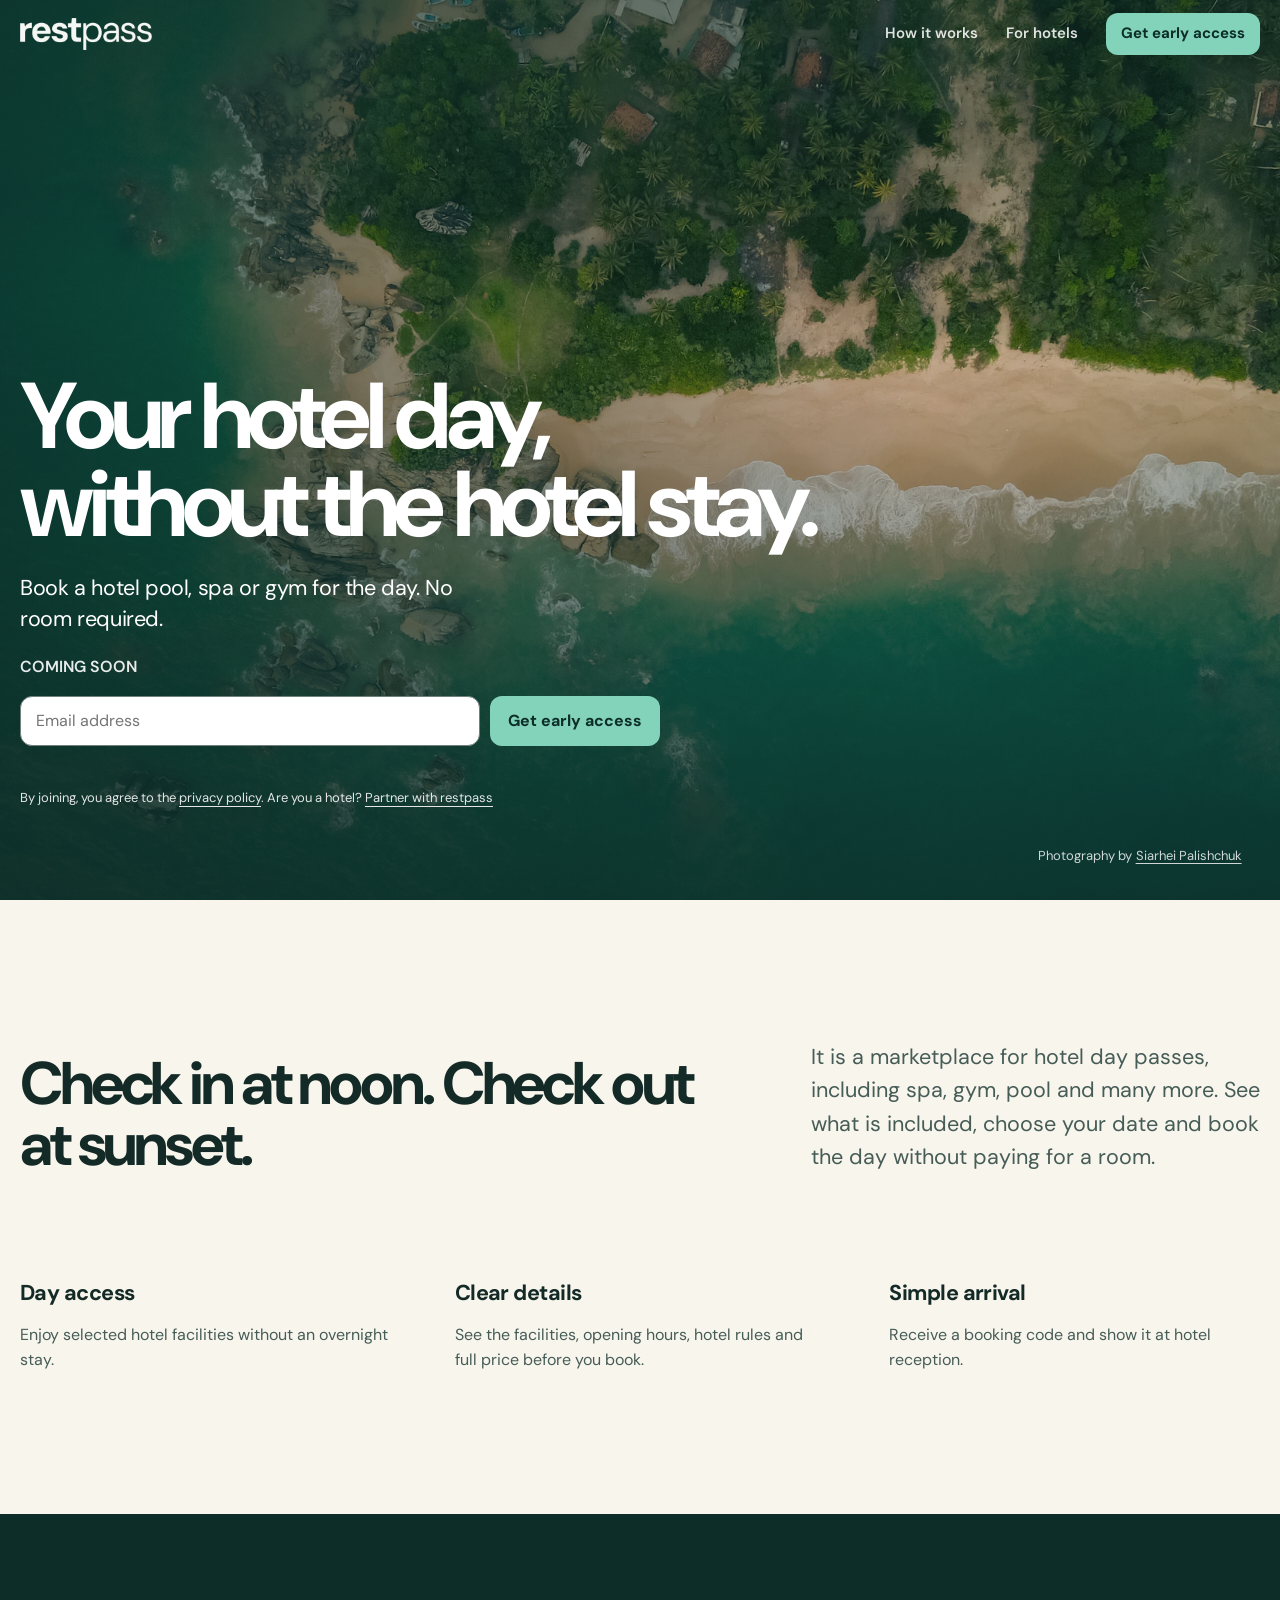
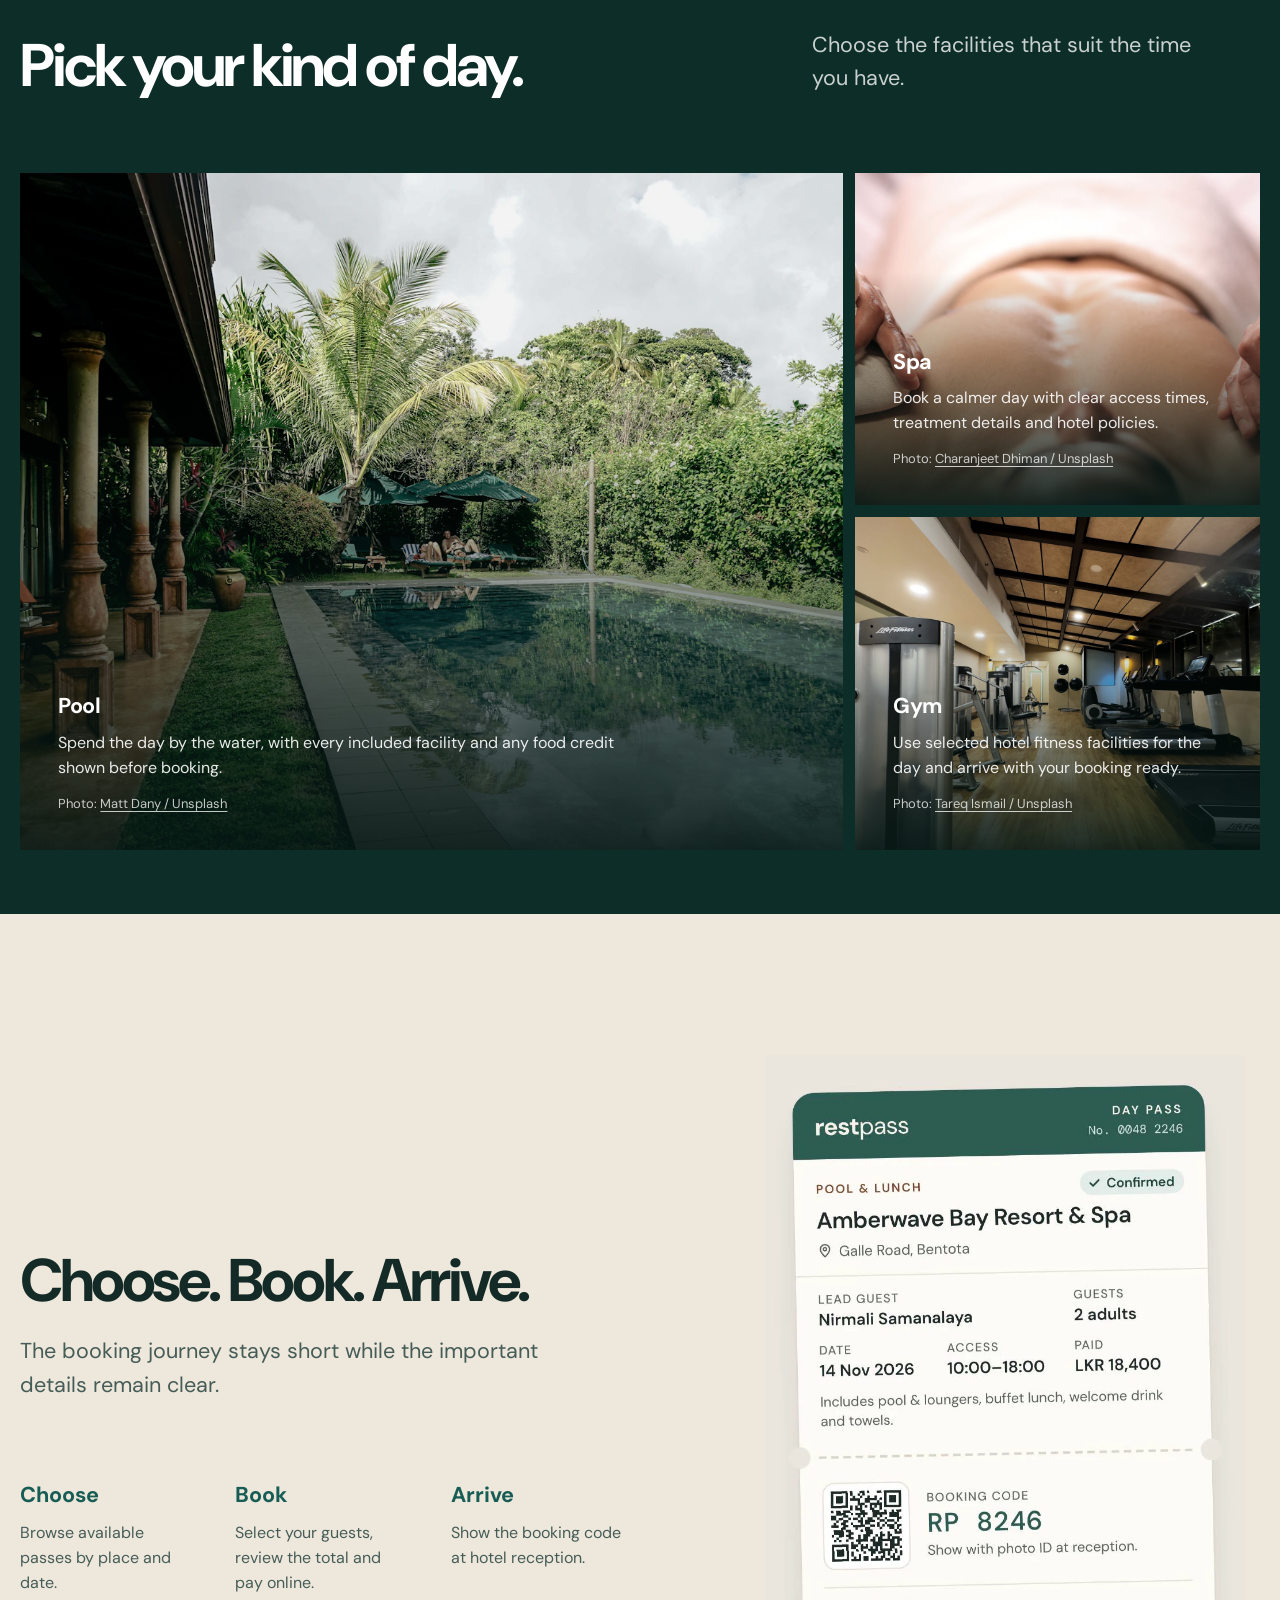
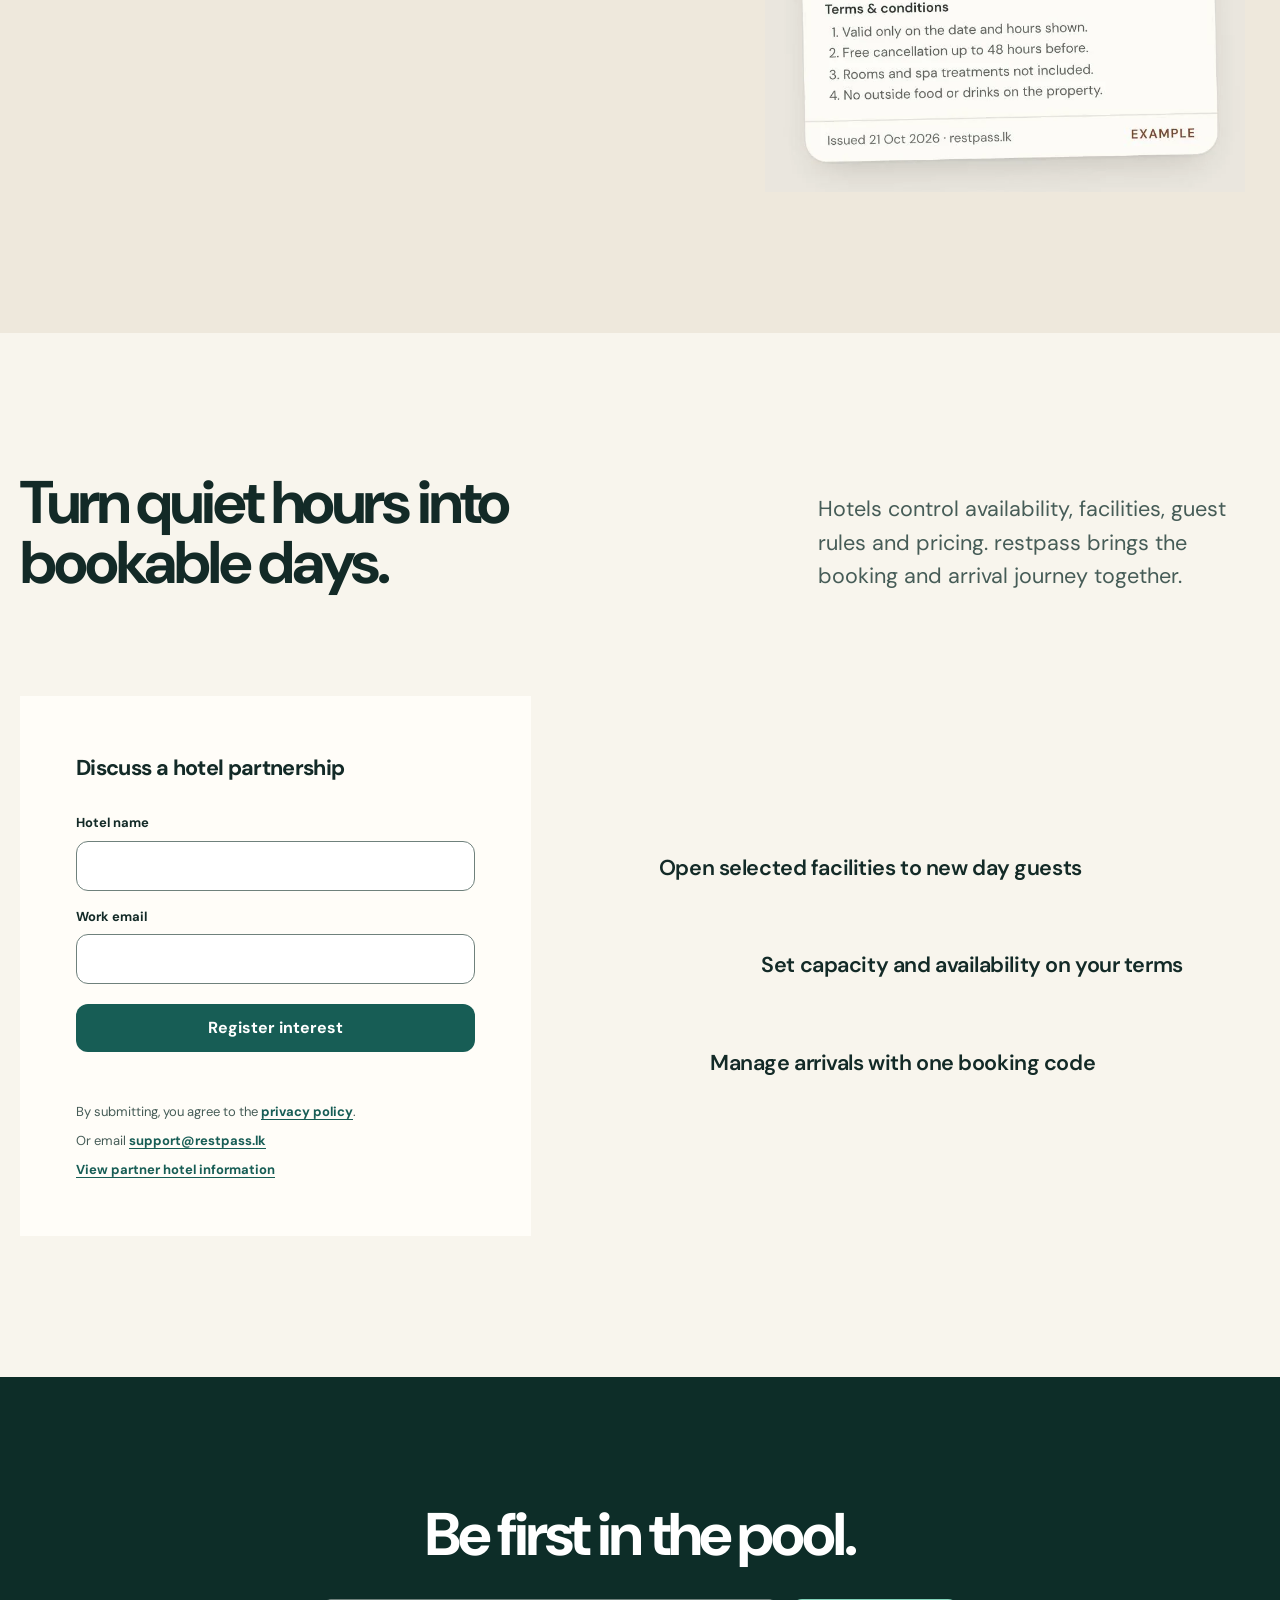
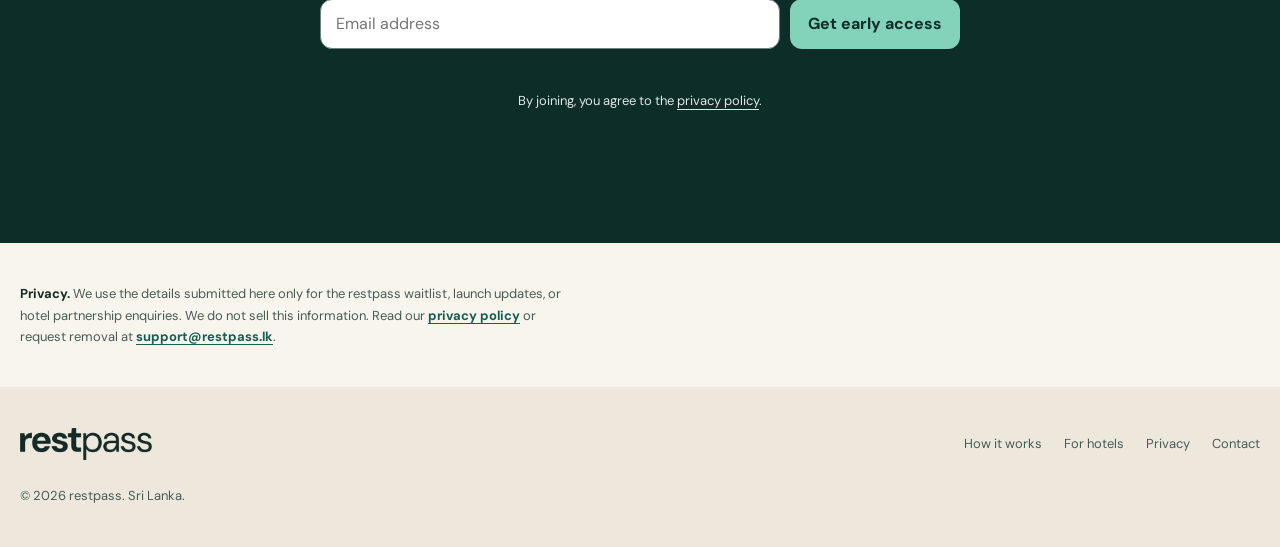
==== commit c8fd5978: "fix: unify public wordmark assets" ====
--- a/index.html
+++ b/index.html
@@ -16,7 +16,7 @@
   <meta name="twitter:description" content="Hotel pool, spa and gym day passes are coming to Sri Lanka. Join the early access list.">
   <meta name="twitter:image" content="https://www.restpass.lk/assets/hero-coast-1920x1200.webp">
   <link rel="canonical" href="https://www.restpass.lk/">
-  <link rel="icon" href="data:image/svg+xml,%3Csvg xmlns='http://www.w3.org/2000/svg' viewBox='0 0 64 64'%3E%3Crect width='64' height='64' rx='14' fill='%23175d55'/%3E%3Ctext x='32' y='43' text-anchor='middle' font-family='Arial,sans-serif' font-size='35' font-weight='700' fill='white'%3Er%3C/text%3E%3C/svg%3E">
+  <link rel="icon" type="image/png" href="assets/restpass-wordmark.png">
   <title>restpass | Hotel day passes in Sri Lanka</title>
   <link rel="preconnect" href="https://fonts.googleapis.com">
   <link rel="preconnect" href="https://fonts.gstatic.com" crossorigin>
@@ -78,11 +78,14 @@
     }
     .nav { min-height: 4.25rem; display: flex; align-items: center; gap: 1.75rem; }
     .wordmark {
-      display: inline-flex; align-items: baseline; min-height: 2.75rem; padding-block: .55rem;
-      font-size: 1.625rem; line-height: 1; letter-spacing: -.055em;
-    }
-    .wordmark-rest { font-weight: 700; }
-    .wordmark-pass { font-weight: 400; }
+      display: inline-flex; align-items: center; min-height: 2.75rem; padding-block: .55rem;
+    }
+    .wordmark img { width: 8.25rem; height: auto; }
+    .site-header .wordmark-image-ink { display: none; }
+    .site-header.scrolled .wordmark-image-light,
+    .site-header.menu-visible .wordmark-image-light { display: none; }
+    .site-header.scrolled .wordmark-image-ink,
+    .site-header.menu-visible .wordmark-image-ink { display: block; }
     .desktop-nav {
       display: flex; align-items: center; gap: 1.75rem; margin-left: auto;
       font-size: .9375rem; font-weight: 600;
@@ -343,7 +346,7 @@
     @media (max-width: 620px) {
       .shell { width: calc(100% - 2.5rem); }
       .nav { min-height: 3.875rem; }
-      .wordmark { font-size: 1.5rem; }
+      .wordmark img { width: 7.25rem; }
       .mobile-menu { padding-inline: 1.25rem; }
       .menu-scrim { inset-block-start: 3.875rem; }
       .hero { min-height: max(45rem,100svh); }
@@ -395,7 +398,7 @@
   <a class="skip-link" href="#main">Skip to content</a>
   <header class="site-header" id="siteHeader">
     <div class="shell nav">
-      <a class="wordmark" href="#top" aria-label="restpass home"><span class="wordmark-rest">rest</span><span class="wordmark-pass">pass</span></a>
+      <a class="wordmark" href="#top" aria-label="restpass home"><img class="wordmark-image-light" src="assets/restpass-wordmark-dark.png" width="756" height="180" alt="restpass"><img class="wordmark-image-ink" src="assets/restpass-wordmark.png" width="756" height="180" alt=""></a>
       <nav class="desktop-nav" aria-label="Primary navigation">
         <a class="nav-link" href="#how-it-works">How it works</a>
         <a class="nav-link" href="partners/">For hotels</a>
@@ -562,7 +565,7 @@
   <footer class="site-footer">
     <div class="shell">
       <div class="footer-main">
-        <a class="wordmark" href="#top" aria-label="restpass home"><span class="wordmark-rest">rest</span><span class="wordmark-pass">pass</span></a>
+        <a class="wordmark" href="#top" aria-label="restpass home"><img src="assets/restpass-wordmark.png" width="756" height="180" alt="restpass"></a>
         <nav class="footer-links" aria-label="Footer navigation">
           <a href="#how-it-works">How it works</a>
           <a href="partners/">For hotels</a>
